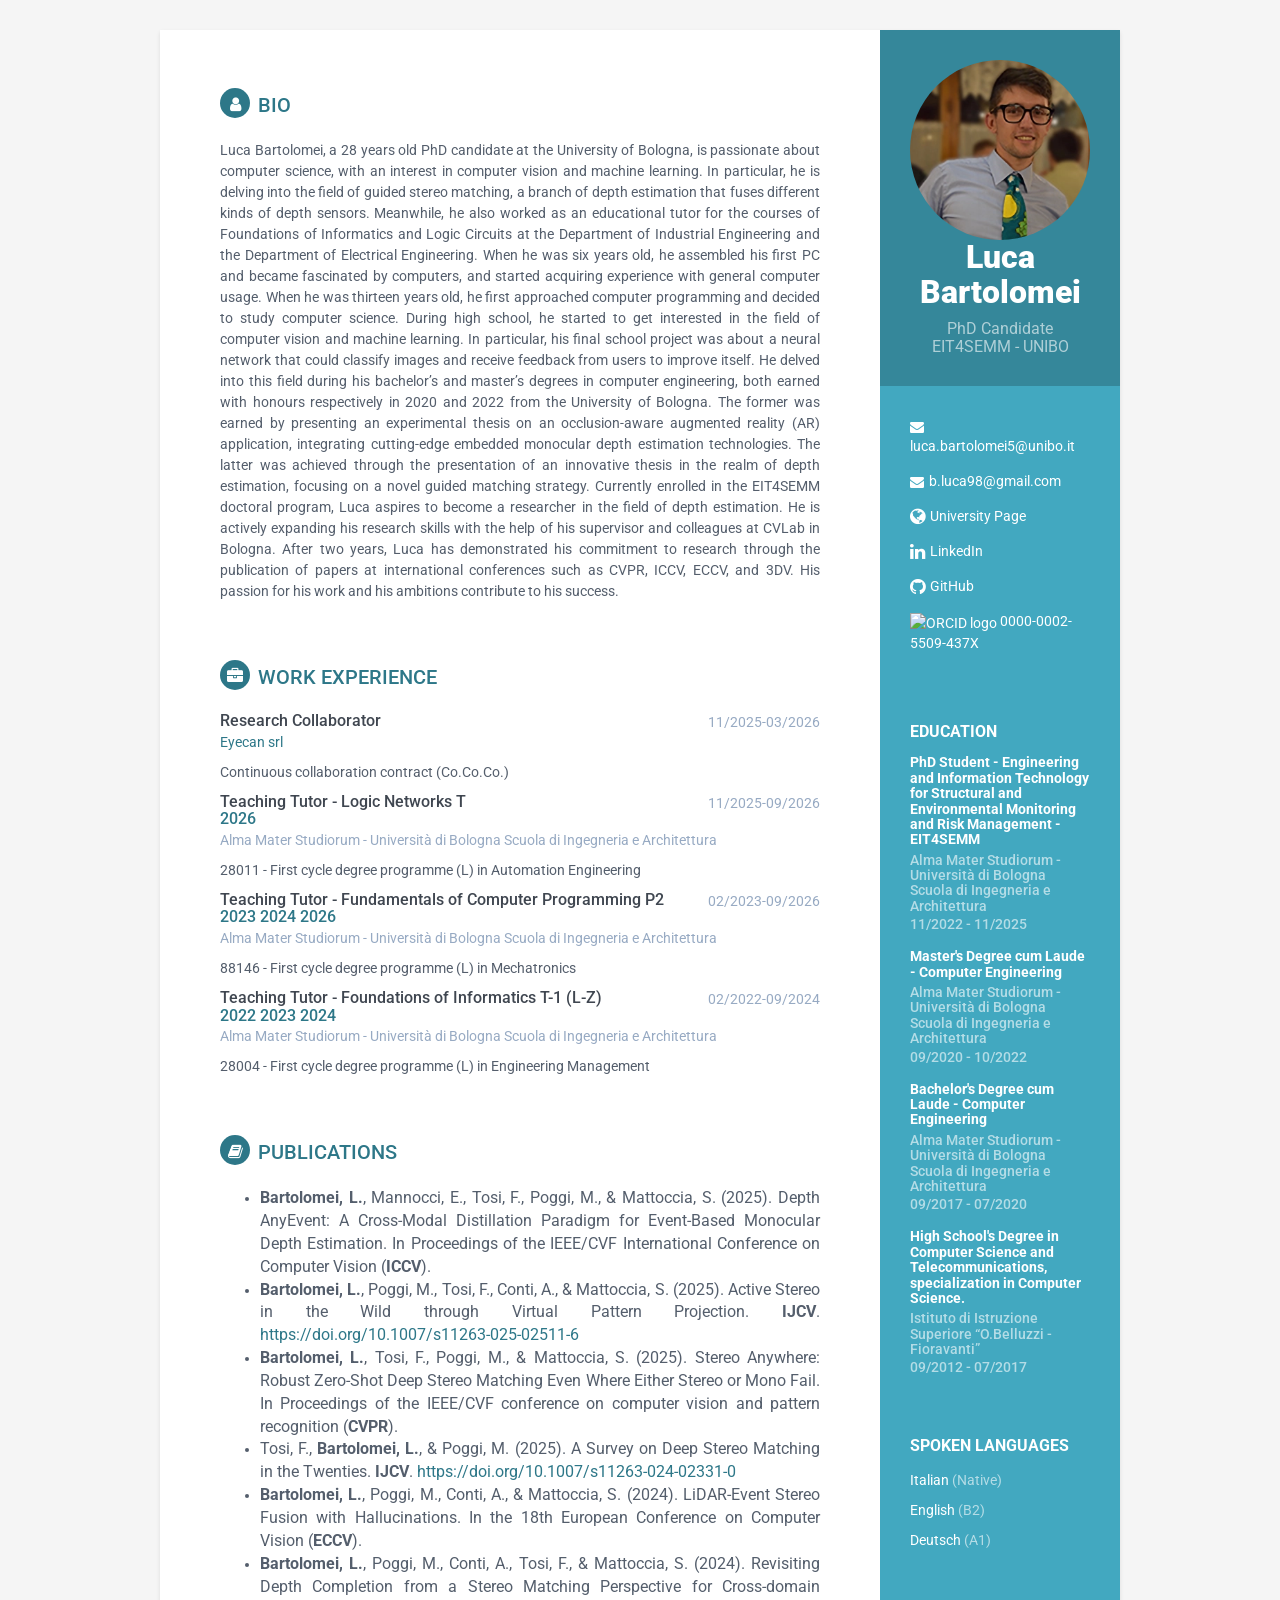
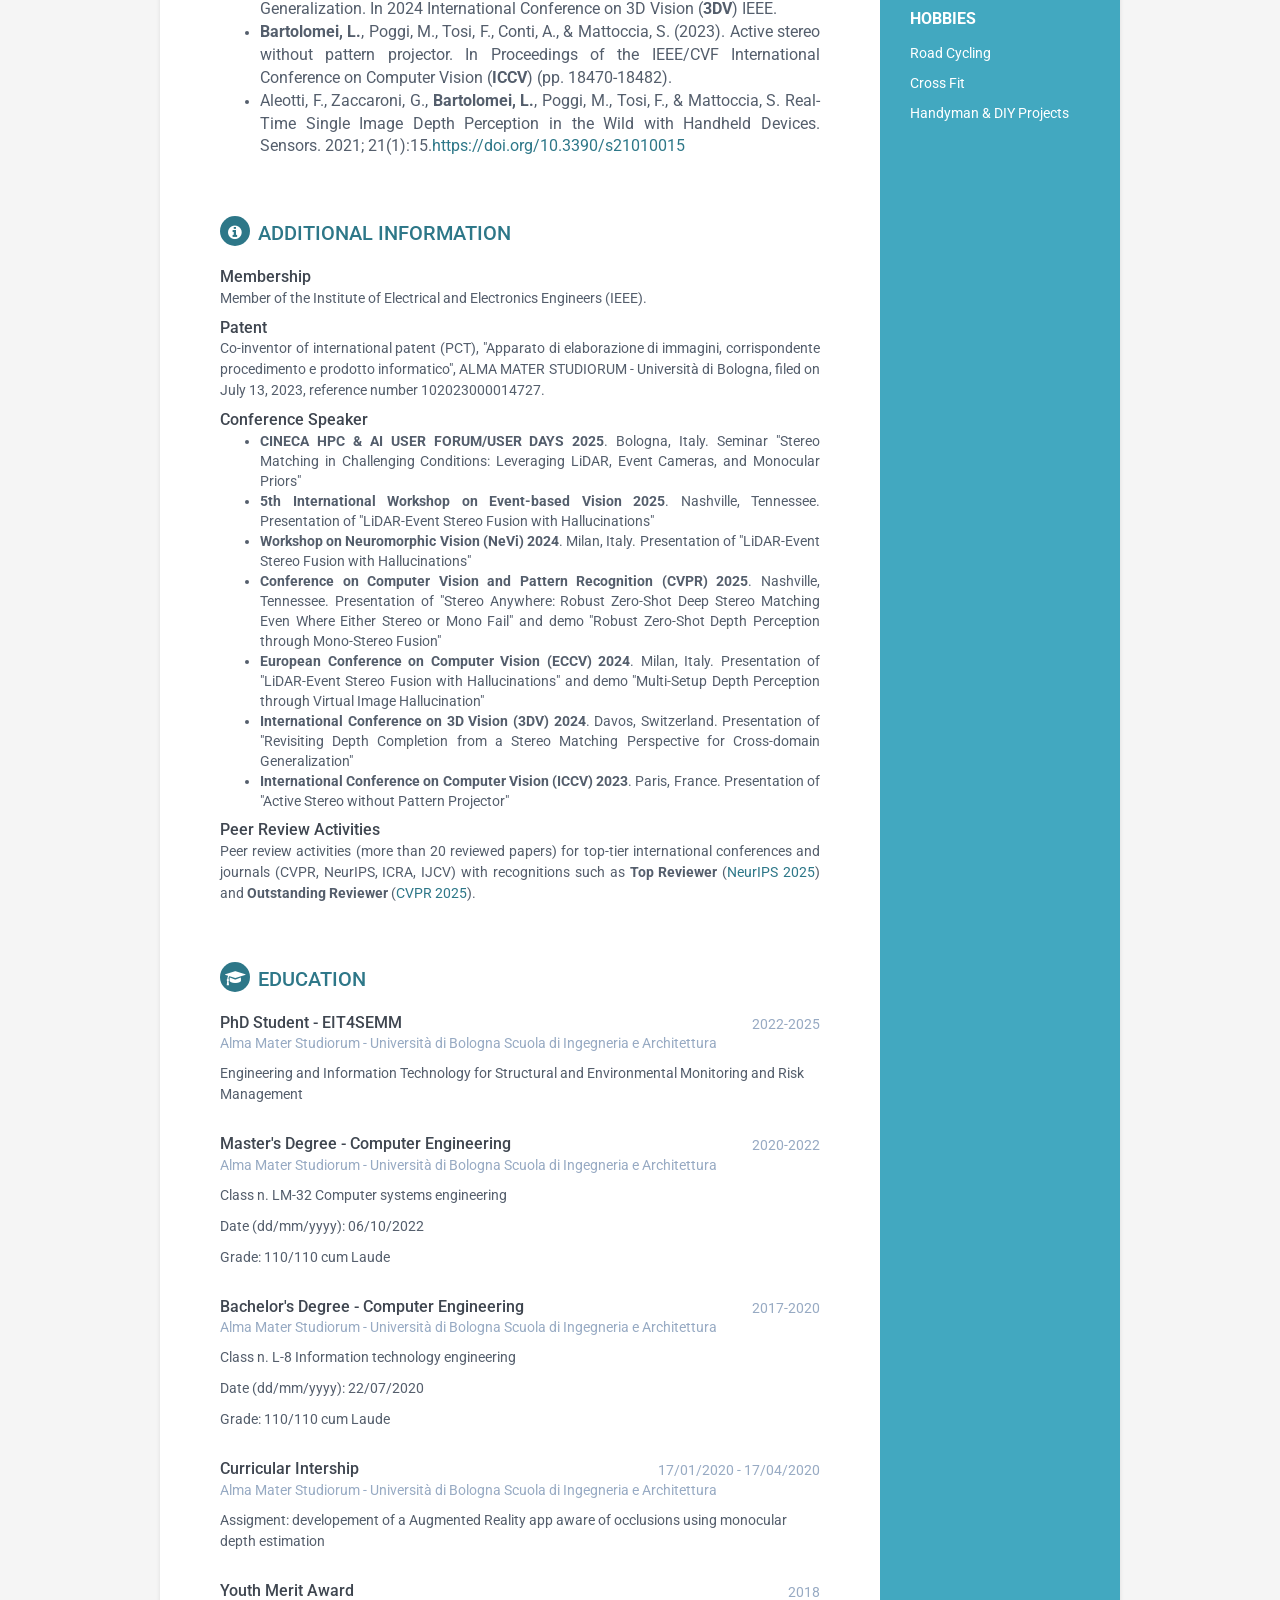
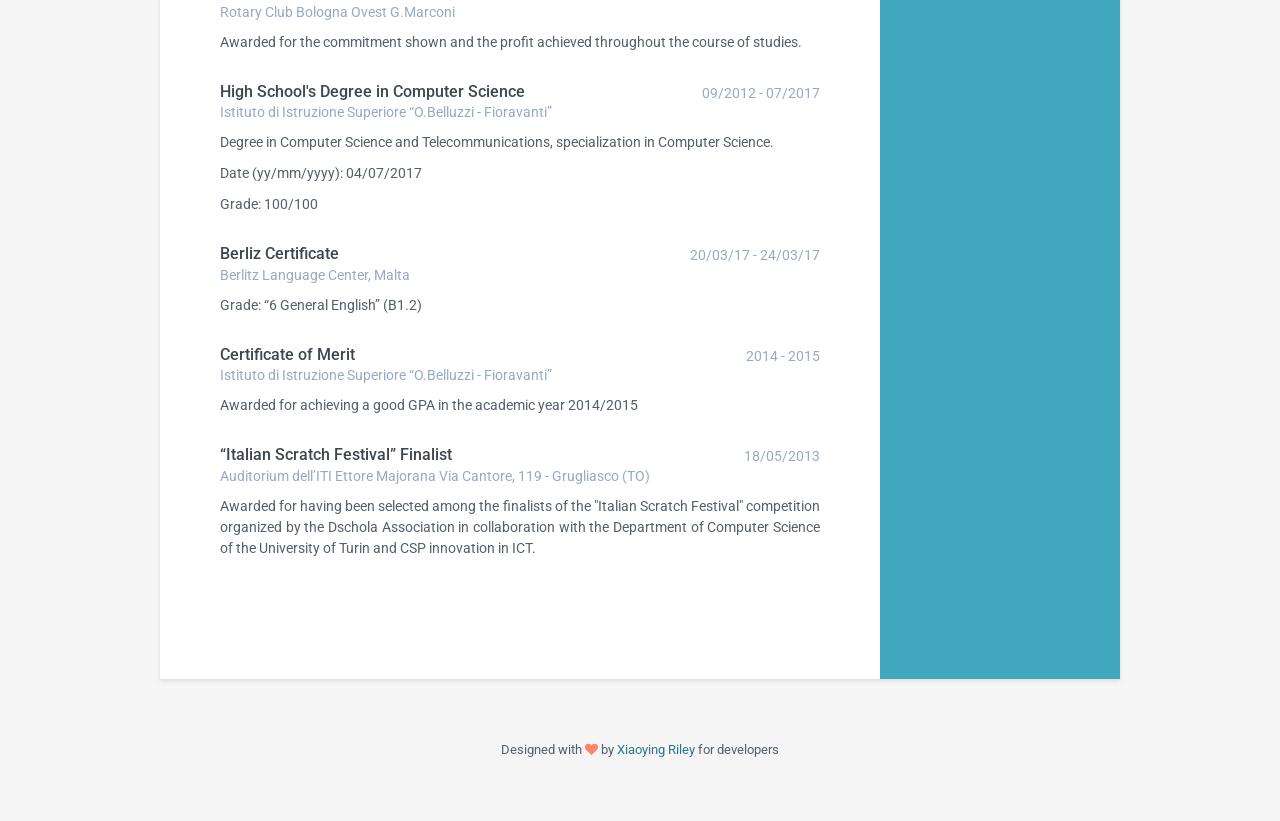
==== index.html @ c9d1f486 "." ====
<!DOCTYPE html>
<html lang="en">

<head>
    <!--Curriculum Vitrae di Luca Bartolomei-->
    <title></title>
    <!-- Meta -->
    <meta charset="utf-8">
    <meta http-equiv="X-UA-Compatible" content="IE=edge">
    <meta name="viewport" content="width=device-width, initial-scale=1.0">
    <meta name="description" content="Curriculum Vitrae di Luca Bartolomei">
    <meta name="author" content="Xiaoying Riley at 3rd Wave Media">
    <meta name="author" content="Luca Bartolomei">
    <!-- <link rel="shortcut icon" href="favicon.ico">   -->
    <link
        href='https://fonts.googleapis.com/css?family=Roboto:400,500,400italic,300italic,300,500italic,700,700italic,900,900italic'
        rel='stylesheet' type='text/css'>
    <!-- Global CSS -->
    <!--<link rel="stylesheet" href="assets/plugins/bootstrap/css/bootstrap.min.css">-->
    <link rel="stylesheet" href="https://maxcdn.bootstrapcdn.com/bootstrap/3.3.7/css/bootstrap.min.css"
        integrity="sha384-BVYiiSIFeK1dGmJRAkycuHAHRg32OmUcww7on3RYdg4Va+PmSTsz/K68vbdEjh4u" crossorigin="anonymous">
    <!-- Plugins CSS -->
    <!--<link rel="stylesheet" href="assets/plugins/font-awesome/css/font-awesome.css">-->
    <link rel="stylesheet" href="https://stackpath.bootstrapcdn.com/font-awesome/4.7.0/css/font-awesome.min.css">
    <!--<link rel="stylesheet" href="assets/plugins/flag-icon-css/assets/docs.css">-->
    <link rel="stylesheet" href="assets/plugins/flag-icon-css/css/flag-icon.css">

    <!-- Theme CSS -->
    <link id="theme-style" rel="stylesheet" href="assets/css/styles.css">
    <!-- HTML5 shim and Respond.js for IE8 support of HTML5 elements and media queries -->
    <!--[if lt IE 9]>
          <script src="https://oss.maxcdn.com/html5shiv/3.7.2/html5shiv.min.js"></script>
          <script src="https://oss.maxcdn.com/respond/1.4.2/respond.min.js"></script>
        <![endif]-->
</head>

<body>
    <div class="wrapper">
        <div class="sidebar-wrapper">
            <div class="profile-container">
                <img class="img-circle img-responsive" src="assets/images/avatar5.png" alt="" />
                <h1 class="name">Luca Bartolomei</h1>
                <h3 class="tagline">PhD Candidate EIT4SEMM - UNIBO</h3>
            </div><!--//profile-container-->

            <div class="contact-container container-block">
                <ul class="list-unstyled contact-list">
                    <li class="email"><i class="fa fa-envelope"></i><a
                            href="mailto:luca.bartolomei5@unibo.it">luca.bartolomei5@unibo.it</a></li>
                    <li class="email"><i class="fa fa-envelope"></i><a
                            href="mailto:b.luca98@gmail.com">b.luca98@gmail.com</a></li>
                    <li class="website"><i class="fa fa-globe"></i><a
                            href="https://www.unibo.it/sitoweb/luca.bartolomei5" target="_blank">University Page</a>
                    </li>
                    <li class="linkedin"><i class="fa fa-linkedin"></i><a
                            href="https://www.linkedin.com/in/luca-bartolomei-805277195" target="_blank">LinkedIn</a>
                    </li>
                    <li class="github"><i class="fa fa-github"></i><a href="https://github.com/bartn8"
                            target="_blank">GitHub</a></li>
                    <li><a href="https://orcid.org/0000-0002-5509-437X">
                            <img alt="ORCID logo"
                                src="https://info.orcid.org/wp-content/uploads/2019/11/orcid_16x16.png" width="16"
                                height="16" />
                            0000-0002-5509-437X
                        </a></li>
                    <!--<li class="twitter"><i class="fa fa-twitter"></i><a href="https://twitter.com/3rdwave_themes" target="_blank">@twittername</a></li>-->
                </ul>
            </div><!--//contact-container-->
            <div class="education-container container-block">
                <h2 class="container-block-title">Education</h2>
                <div class="item">
                    <h4 class="degree">PhD Student - Engineering and Information Technology for Structural and
                        Environmental Monitoring and Risk Management - EIT4SEMM </h4>
                    <h5 class="meta">Alma Mater Studiorum - Università di Bologna Scuola di Ingegneria e Architettura
                    </h5>
                    <div class="time">11/2022 - 11/2025</div>
                </div><!--//item-->
                <div class="item">
                    <h4 class="degree">Master's Degree cum Laude - Computer Engineering</h4>
                    <h5 class="meta">Alma Mater Studiorum - Università di Bologna Scuola di Ingegneria e Architettura
                    </h5>
                    <div class="time">09/2020 - 10/2022</div>
                </div><!--//item-->
                <div class="item">
                    <h4 class="degree">Bachelor's Degree cum Laude - Computer Engineering</h4>
                    <h5 class="meta">Alma Mater Studiorum - Università di Bologna Scuola di Ingegneria e Architettura
                    </h5>
                    <div class="time">09/2017 - 07/2020</div>
                </div><!--//item-->
                <div class="item">
                    <h4 class="degree">High School's Degree in Computer Science and Telecommunications, specialization
                        in Computer Science.</h4>
                    <h5 class="meta">Istituto di Istruzione Superiore “O.Belluzzi - Fioravanti”</h5>
                    <div class="time">09/2012 - 07/2017</div>
                </div><!--//item-->
            </div><!--//education-container-->

            <div class="languages-container container-block">
                <h2 class="container-block-title">Spoken Languages</h2>
                <ul class="list-unstyled interests-list">
                    <li>Italian <span class="lang-desc">(Native)</span></li>
                    <li>English <span class="lang-desc">(B2)</span></li>
                    <li>Deutsch <span class="lang-desc">(A1)</span></li>
                </ul>
            </div><!--//interests-->

            <div class="interests-container container-block">
                <h2 class="container-block-title">Hobbies</h2>
                <ul class="list-unstyled interests-list">
                    <li>Road Cycling</li>
                    <!-- <li>Mountain Bike</li>-->
                    <!-- <li>Triathlon</li>-->
                    <li>Cross Fit</li>
                    <li>Handyman & DIY Projects</li>
                    <!-- <li>On-line scientific magazine/videos reading</li>-->
                </ul>
            </div><!--//interests-->

        </div><!--//sidebar-wrapper-->

        <div class="main-wrapper">

            <!-- Da implementare pulsante -->
            <!--
                <section class="section">
                    <h2>
                        <span class="label label-primary"><span class="flag-icon flag-icon-it"></span> IT</span>
                        <span class="label label-primary"><span class="flag-icon flag-icon-gb"></span> EN</span>
                    </h2>
                </section>
                -->
            <section class="section summary-section">
                <h2 class="section-title"><i class="fa fa-user"></i>Bio</h2>

                <div class="item">
                    <div class="details">
                        <p style="text-align: justify;">
                            Luca Bartolomei, a 27 years old PhD candidate at the University of Bologna, is passionate about computer science, with an
                            interest in computer vision and machine learning. In particular, he is delving into the field of guided stereo matching, a
                            branch of depth estimation that fuses different kinds of depth sensors.
                            Meanwhile, he also worked as an educational tutor for the courses of Foundations of Informatics and Logic Circuits at the
                            Department of Industrial Engineering and the Department of Electrical Engineering.
                            When he was six years old, he assembled his first PC and became fascinated by computers, and started acquiring
                            experience with general computer usage. When he was thirteen years old, he first approached computer programming
                            and decided to study computer science. During high school, he started to get interested in the field of computer vision and
                            machine learning. In particular, his final school project was about a neural network that could classify images and receive
                            feedback from users to improve itself.
                            He delved into this field during his bachelor’s and master’s degrees in computer engineering, both earned with honours
                            respectively in 2020 and 2022 from the University of Bologna.
                            The former was earned by presenting an experimental thesis on an occlusion-aware augmented reality (AR) application,
                            integrating cutting-edge embedded monocular depth estimation technologies. The latter was achieved through the
                            presentation of an innovative thesis in the realm of depth estimation, focusing on a novel guided matching strategy.
                            Currently enrolled in the EIT4SEMM doctoral program, Luca aspires to become a researcher in the field of depth estimation.
                            He is actively expanding his research skills with the help of his supervisor and colleagues at CVLab in Bologna.
                            After two years, Luca has demonstrated his commitment to research through the publication of papers at international
                            conferences such as CVPR, ICCV, ECCV, and 3DV. His passion for his work and his ambitions contribute to his success.
                        </p>
                    </div><!--//summary-->
                </div>
            </section><!--//section-->

            <section class="section jobs-section">
                <h2 class="section-title"><i class="fa fa-briefcase"></i>Work Experience</h2>

                <div class="item">
                    <div class="meta">
                        <div class="upper-row">
                            <h3 class="job-title">Research Collaborator</h3>
                            <div class="time">11/2025-03/2026</div>
                        </div><!--//upper-row-->
                        <div class="company"><a href="https://www.eyecan.ai/">Eyecan srl</a></div>
                    </div><!--//meta-->
                    <div class="details">
                        <p>Continuous collaboration contract (Co.Co.Co.)</p>
                    </div><!--//details-->
                </div><!--//item-->

                <div class="item">
                    <div class="meta">
                        <div class="upper-row">
                            <h3 class="job-title">Teaching Tutor - Logic Networks T</h3>
                            <h4 class="job-title">
                                <a href="https://www.unibo.it/it/studiare/insegnamenti-competenze-trasversali-moocs/insegnamenti/insegnamento/2025/423126">2026</a>
                            </h4>
                            <div class="time">11/2025-09/2026</div>
                        </div><!--//upper-row-->
                        <div class="company">Alma Mater Studiorum - Università di Bologna Scuola di Ingegneria e
                            Architettura</div>
                    </div><!--//meta-->
                    <div class="details">
                        <p>28011 - First cycle degree programme (L) in Automation Engineering</p>
                    </div><!--//details-->
                </div><!--//item-->

                <div class="item">
                    <div class="meta">
                        <div class="upper-row">
                            <h3 class="job-title">Teaching Tutor - Fundamentals of Computer Programming P2</h3>
                            <h4 class="job-title">
                                <a href="https://www.unibo.it/en/teaching/course-unit-catalogue/course-unit/2022/467074">2023</a>
                                <a href="https://www.unibo.it/en/teaching/course-unit-catalogue/course-unit/2023/498976">2024</a>
                                <a href="https://www.unibo.it/en/teaching/course-unit-catalogue/course-unit/2025/498976">2026</a>
                            </h4>
                            <div class="time">02/2023-09/2026</div>
                        </div><!--//upper-row-->
                        <div class="company">Alma Mater Studiorum - Università di Bologna Scuola di Ingegneria e
                            Architettura</div>
                    </div><!--//meta-->
                    <div class="details">
                        <p>88146 - First cycle degree programme (L) in Mechatronics</p>
                    </div><!--//details-->
                </div><!--//item-->

                <div class="item">
                    <div class="meta">
                        <div class="upper-row">
                            <h3 class="job-title">Teaching Tutor - Foundations of Informatics T-1 (L-Z)</h3>
                            <h4 class="job-title"><a
                                    href="https://www.unibo.it/en/teaching/course-unit-catalogue/course-unit/2021/333592">2022</a>
                                <a
                                    href="https://www.unibo.it/en/teaching/course-unit-catalogue/course-unit/2022/333592">2023</a>
                                <a
                                    href="https://www.unibo.it/en/teaching/course-unit-catalogue/course-unit/2023/333592">2024</a>
                            </h4>
                            <div class="time">02/2022-09/2024</div>
                        </div><!--//upper-row-->
                        <div class="company">Alma Mater Studiorum - Università di Bologna Scuola di Ingegneria e
                            Architettura</div>
                    </div><!--//meta-->
                    <div class="details">
                        <p>28004 - First cycle degree programme (L) in Engineering Management</p>
                    </div><!--//details-->
                </div><!--//item-->

            </section><!--//section-->

            <section class="section papers-section">
                <h2 class="section-title"><i class="fa fa-book"></i>Publications</h2>
                <div class="item">
                    <ul style="text-align: justify;">
                        <li><span class="project-title"><b>Bartolomei, L.</b>, Mannocci, E., Tosi, F., Poggi, M., & Mattoccia, S.
                            (2025). Depth AnyEvent: A Cross-Modal Distillation Paradigm for Event-Based Monocular Depth Estimation. In Proceedings of the IEEE/CVF
                                International Conference on Computer Vision (<b>ICCV</b>).</span></li>
                        <li><span class="project-title"><b>Bartolomei, L.</b>, Poggi, M., Tosi, F., Conti, A., & Mattoccia, S.
                            (2025). Active Stereo in the Wild through Virtual Pattern Projection. <b>IJCV</b>. <a href="https://doi.org/10.1007/s11263-025-02511-6"
                                    target="_blank">https://doi.org/10.1007/s11263-025-02511-6</a></span></li>   
                        <li><span class="project-title"><b>Bartolomei, L.</b>, Tosi, F., Poggi, M., & Mattoccia, S.
                            (2025). Stereo Anywhere: Robust Zero-Shot Deep Stereo Matching Even Where Either Stereo or Mono Fail. In Proceedings of the IEEE/CVF conference on computer vision and pattern recognition (<b>CVPR</b>).</span></li>
                        <li><span class="project-title">Tosi, F., <b>Bartolomei, L.</b>, & Poggi, M.
                            (2025). A Survey on Deep Stereo Matching in the Twenties. <b>IJCV</b>. <a href="https://doi.org/10.1007/s11263-024-02331-0"
                                    target="_blank">https://doi.org/10.1007/s11263-024-02331-0</a></span></li>   
                        <li><span class="project-title"><b>Bartolomei, L.</b>, Poggi, M., Conti, A., & Mattoccia, S.
                            (2024). LiDAR-Event Stereo Fusion with Hallucinations. In the 18th European Conference on Computer Vision (<b>ECCV</b>).</span></li>                        
                        <li><span class="project-title"><b>Bartolomei, L.</b>, Poggi, M., Conti, A., Tosi, F., & Mattoccia, S.
                                (2024). Revisiting Depth Completion from a Stereo Matching Perspective for Cross-domain
                                Generalization. In 2024 International Conference on 3D Vision (<b>3DV</b>) IEEE.</span></li>
                        <li><span class="project-title"><b>Bartolomei, L.</b>, Poggi, M., Tosi, F., Conti, A., & Mattoccia, S.
                                (2023). Active stereo without pattern projector. In Proceedings of the IEEE/CVF
                                International Conference on Computer Vision (<b>ICCV</b>) (pp. 18470-18482).</span></li>
                        <li><span class="project-title">Aleotti, F., Zaccaroni, G., <b>Bartolomei, L.</b>, Poggi, M., Tosi, F., & Mattoccia,
                                S. Real-Time Single Image Depth Perception in the Wild with Handheld Devices. Sensors.
                                2021; 21(1):15.<a href="https://doi.org/10.3390/s21010015"
                                    target="_blank">https://doi.org/10.3390/s21010015</a></span></li>
                    </ul>
                </div><!--//item-->
            </section><!--//section-->

            <section class="section additional-info-section">
                <h2 class="section-title"><i class="fa fa-info-circle"></i>Additional Information</h2>

                <div class="item">
                    <div class="meta">
                        <div class="upper-row">
                            <h3 class="job-title">Membership</h3>
                        </div><!--//upper-row-->
                    </div><!--//meta-->
                    <div class="details">
                        <p style="text-align: justify;">Member of the Institute of Electrical and Electronics Engineers (IEEE).</p>
                    </div><!--//details-->
                </div><!--//item-->

                <div class="item">
                    <div class="meta">
                        <div class="upper-row">
                            <h3 class="job-title">Patent</h3>
                        </div><!--//upper-row-->
                    </div><!--//meta-->
                    <div class="details">
                        <p style="text-align: justify;">Co-inventor of international patent (PCT), "Apparato di elaborazione di immagini, corrispondente procedimento e prodotto informatico", ALMA MATER STUDIORUM - Università di Bologna, filed on July 13, 2023, reference number 102023000014727.</p>
                    </div><!--//details-->
                </div><!--//item-->

                <div class="item">
                    <div class="meta">
                        <div class="upper-row">
                            <h3 class="job-title">Conference Speaker</h3>
                        </div><!--//upper-row-->
                    </div><!--//meta-->
                    <div class="details">
                        <ul style="text-align: justify;">
                            <li><b>CINECA HPC & AI USER FORUM/USER DAYS 2025</b>. Bologna, Italy. Seminar "Stereo Matching in Challenging Conditions: Leveraging LiDAR, Event Cameras, and Monocular Priors"</li>
                            <li><b>5th International Workshop on Event-based Vision 2025</b>. Nashville, Tennessee. Presentation of "LiDAR-Event Stereo Fusion with Hallucinations"</li>
                            <li><b>Workshop on Neuromorphic Vision (NeVi) 2024</b>. Milan, Italy. Presentation of "LiDAR-Event Stereo Fusion with Hallucinations"</li>
                            <li><b>Conference on Computer Vision and Pattern Recognition (CVPR) 2025</b>. Nashville, Tennessee. Presentation of "Stereo Anywhere: Robust Zero-Shot Deep Stereo Matching Even Where Either Stereo or Mono Fail" and demo "Robust Zero-Shot Depth Perception through Mono-Stereo Fusion"</li>
                            <li><b>European Conference on Computer Vision (ECCV) 2024</b>. Milan, Italy. Presentation of "LiDAR-Event Stereo Fusion with Hallucinations" and demo "Multi-Setup Depth Perception through Virtual Image Hallucination"</li>
                            <li><b>International Conference on 3D Vision (3DV) 2024</b>. Davos, Switzerland. Presentation of "Revisiting Depth Completion from a Stereo Matching Perspective for Cross-domain Generalization"</li>
                            <li><b>International Conference on Computer Vision (ICCV) 2023</b>. Paris, France. Presentation of "Active Stereo without Pattern Projector"</li>
                        </ul>
                    </div><!--//details-->
                </div><!--//item-->

                <div class="item">
                    <div class="meta">
                        <div class="upper-row">
                            <h3 class="job-title">Peer Review Activities</h3>
                        </div><!--//upper-row-->
                    </div><!--//meta-->
                    <div class="details">
                        <p style="text-align: justify;">Peer review activities (more than 20 reviewed papers) for top-tier international conferences and journals (CVPR, NeurIPS, ICRA, IJCV) with recognitions such as <b>Top Reviewer</b> (<a href="https://neurips.cc/Conferences/2025/ProgramCommittee" target="_blank">NeurIPS 2025</a>) and <b>Outstanding Reviewer</b> (<a href="https://cvpr.thecvf.com/Conferences/2025/ProgramCommittee" target="_blank">CVPR 2025</a>).</p>
                        <!--<p>Program Committee Member: <a href="https://cvpr.thecvf.com/Conferences/2025/ProgramCommittee" target="_blank">CVPR 2025</a>, <a href="https://neurips.cc/Conferences/2025/ProgramCommittee" target="_blank">NeurIPS 2025</a></p>-->
                    </div><!--//details-->
                </div><!--//item-->

            </section><!--//section-->

            <section class="section experiences-section">
                <h2 class="section-title"><i class="fa fa-graduation-cap"></i>Education</h2>

                <div class="item">
                    <div class="meta">
                        <div class="upper-row">
                            <h3 class="job-title">PhD Student - EIT4SEMM</h3>
                            <div class="time">2022-2025</div>
                        </div><!--//upper-row-->
                        <div class="company">Alma Mater Studiorum - Università di Bologna Scuola di Ingegneria e
                            Architettura</div>
                    </div><!--//meta-->
                    <div class="details">
                        <p>Engineering and Information Technology for Structural and Environmental Monitoring and Risk
                            Management</p>
                    </div><!--//details-->
                </div><!--//item-->

                <div class="item">
                    <div class="meta">
                        <div class="upper-row">
                            <h3 class="job-title">Master's Degree - Computer Engineering</h3>
                            <div class="time">2020-2022</div>
                        </div><!--//upper-row-->
                        <div class="company">Alma Mater Studiorum - Università di Bologna Scuola di Ingegneria e
                            Architettura</div>
                    </div><!--//meta-->
                    <div class="details">
                        <p>Class n. LM-32 Computer systems engineering</p>
                        <p>Date (dd/mm/yyyy): 06/10/2022</p>
                        <p>Grade: 110/110 cum Laude</p>
                    </div><!--//details-->
                </div><!--//item-->

                <div class="item">
                    <div class="meta">
                        <div class="upper-row">
                            <h3 class="job-title">Bachelor's Degree - Computer Engineering</h3>
                            <div class="time">2017-2020</div>
                        </div><!--//upper-row-->
                        <div class="company">Alma Mater Studiorum - Università di Bologna Scuola di Ingegneria e
                            Architettura</div>
                    </div><!--//meta-->
                    <div class="details">
                        <p>Class n. L-8 Information technology engineering</p>
                        <p>Date (dd/mm/yyyy): 22/07/2020</p>
                        <p>Grade: 110/110 cum Laude</p>
                    </div><!--//details-->
                </div><!--//item-->

                <div class="item">
                    <div class="meta">
                        <div class="upper-row">
                            <h3 class="job-title">Curricular Intership</h3>
                            <div class="time">17/01/2020 - 17/04/2020</div>
                        </div><!--//upper-row-->
                        <div class="company">Alma Mater Studiorum - Università di Bologna Scuola di Ingegneria e
                            Architettura</div>
                    </div><!--//meta-->
                    <div class="details">
                        <p>Assigment: developement of a Augmented Reality app aware of occlusions using monocular depth
                            estimation</p>
                    </div><!--//details-->
                </div><!--//item-->

                <div class="item">
                    <div class="meta">
                        <div class="upper-row">
                            <h3 class="job-title">Youth Merit Award</h3>
                            <div class="time">2018</div>
                        </div><!--//upper-row-->
                        <div class="company">Rotary Club Bologna Ovest G.Marconi</div>
                    </div><!--//meta-->
                    <div class="details">
                        <p>Awarded for the commitment shown and the profit achieved throughout the course of studies.
                        </p>
                    </div><!--//details-->
                </div><!--//item-->

                <div class="item">
                    <div class="meta">
                        <div class="upper-row">
                            <h3 class="job-title">High School's Degree in Computer Science</h3>
                            <div class="time">09/2012 - 07/2017</div>
                        </div><!--//upper-row-->
                        <div class="company">Istituto di Istruzione Superiore “O.Belluzzi - Fioravanti”</div>
                    </div><!--//meta-->
                    <div class="details">
                        <p>Degree in Computer Science and Telecommunications, specialization in Computer Science.</p>
                        <p>Date (yy/mm/yyyy): 04/07/2017</p>
                        <p>Grade: 100/100</p>
                    </div><!--//details-->
                </div><!--//item-->

                <div class="item">
                    <div class="meta">
                        <div class="upper-row">
                            <h3 class="job-title">Berliz Certificate</h3>
                            <div class="time">20/03/17 - 24/03/17</div>
                        </div><!--//upper-row-->
                        <div class="company">Berlitz Language Center, Malta</div>
                    </div><!--//meta-->
                    <div class="details">
                        <!--<p>Rilasciato per aver partecipato al corso di inglese “Half Day Group Course”.</p>-->
                        <p>Grade: “6 General English” (B1.2)</p>
                    </div><!--//details-->
                </div><!--//item-->

                <!--<div class="item">
                        <div class="meta">
                            <div class="upper-row">
                                <h3 class="job-title">Animatore dei bambini e ragazzi</h3>
                                <div class="time">2014 - 2016</div>
                            </div>
                            <div class="company">Oratorio S. Lorenzo, Castiglione dei Pepoli (BO)</div>
                        </div>
                        <div class="details">
                            <p>Animatore dei babini e dei ragazzi presso l'Oratorio San Lorenzo di Castiglione dei Pepoli. Preparazione e svolgimento delle attività ricreative per i bambini e ragazzi. Consolidamento di una comunicazione con i bambini.</p>  
                        </div>
                    </div>-->

                <div class="item">
                    <div class="meta">
                        <div class="upper-row">
                            <h3 class="job-title">Certificate of Merit</h3>
                            <div class="time">2014 - 2015</div>
                        </div><!--//upper-row-->
                        <div class="company">Istituto di Istruzione Superiore “O.Belluzzi - Fioravanti”</div>
                    </div><!--//meta-->
                    <div class="details">
                        <p>Awarded for achieving a good GPA in the academic year 2014/2015</p>
                    </div><!--//details-->
                </div><!--//item-->

                <div class="item">
                    <div class="meta">
                        <div class="upper-row">
                            <h3 class="job-title">“Italian Scratch Festival” Finalist</h3>
                            <div class="time">18/05/2013</div>
                        </div><!--//upper-row-->
                        <div class="company">Auditorium dell’ITI Ettore Majorana Via Cantore, 119 - Grugliasco (TO)
                        </div>
                    </div><!--//meta-->
                    <div class="details">
                        <p style="text-align: justify;">Awarded for having been selected among the finalists of the "Italian Scratch Festival"
                            competition organized by the Dschola Association in collaboration with the Department of
                            Computer Science of the University of Turin and CSP innovation in ICT.</p>
                    </div><!--//details-->
                </div><!--//item-->

            </section><!--//section-->

            <!--                 
                <section class="section projects-section">
                    <h2 class="section-title"><i class="fa fa-archive"></i>Progetti</h2>
                    <div class="item">
                        <span class="project-title"><a href="https://github.com/FilippoAleotti/OMA" target="_blank">OMA</a></span> - 
                        <span class="project-tagline">Applicazione AR con sistema di gestione delle occlusioni tramite sensore di profondità monoculare. Progetto realizzato per tirocinio e tesi triennale.</span>
                    </div>
                    <div class="item">
                        <span class="project-title"><a href="https://github.com/bartn8/smartdatadrive" target="_blank">Smart Data Drive</a></span> - 
                        <span class="project-tagline">Servizio di cloud storage con capacità intelligenti. Progetto realizzato per la tesi di maturità.</span>
                    </div>
                </section> -->

            <!-- <section class="skills-section section">
                    <h2 class="section-title"><i class="fa fa-rocket"></i>Competenze informatiche</h2>
                    <div class="skillset">        
                    
                        <div class="item">
                            <h3 class="level-title">Java</h3>
                            <div class="level-bar">
                                <div class="level-bar-inner" data-level="99%">
                                </div>                                      
                            </div>                               
                        </div>
                        
                        <div class="item">
                            <h3 class="level-title">HTML5 &amp; CSS</h3>
                            <div class="level-bar">
                                <div class="level-bar-inner" data-level="95%">
                                </div>                                      
                            </div>                               
                        </div>
                        
                        <div class="item">
                            <h3 class="level-title">PHP</h3>
                            <div class="level-bar">
                                <div class="level-bar-inner" data-level="95%">
                                </div>                                      
                            </div>                               
                        </div>                    
                    
                        <div class="item">
                            <h3 class="level-title">Javascript &amp; jQuery</h3>
                            <div class="level-bar">
                                <div class="level-bar-inner" data-level="90%">
                                </div>                                      
                            </div>                               
                        </div>
                        
                         <div class="item">
                            <h3 class="level-title">Android</h3>
                            <div class="level-bar">
                                <div class="level-bar-inner" data-level="90%">
                                </div>                                      
                            </div>                               
                        </div>                        

                        <div class="item">
                            <h3 class="level-title">Python</h3>
                            <div class="level-bar">
                                <div class="level-bar-inner" data-level="85%">
                                </div>                                      
                            </div>                               
                        </div>
                      
                         <div class="item">
                            <h3 class="level-title">Suite Office</h3>
                            <div class="level-bar">
                                <div class="level-bar-inner" data-level="80%">
                                </div>                                      
                            </div>                               
                        </div>
                        
                        <div class="item">
                            <h3 class="level-title">Wordpress</h3>
                            <div class="level-bar">
                                <div class="level-bar-inner" data-level="70%">
                                </div>                                      
                            </div>                               
                        </div>
                        
                        <div class="item">
                            <h3 class="level-title">Photoshop</h3>
                            <div class="level-bar">
                                <div class="level-bar-inner" data-level="60%">
                                </div>                                      
                            </div>                               
                        </div>

                    </div>  
                </section> -->

        </div><!--//main-body-->
    </div>

    <footer class="footer">
        <div class="text-center">
            <!--/* This template is released under the Creative Commons Attribution 3.0 License. Please keep the attribution link below when using for your own project. Thank you for your support. :) If you'd like to use the template without the attribution, you can check out other license options via our website: themes.3rdwavemedia.com */-->
            <small class="copyright">Designed with <i class="fa fa-heart"></i> by <a
                    href="http://themes.3rdwavemedia.com" target="_blank">Xiaoying Riley</a> for developers</small>
        </div><!--//container-->
    </footer><!--//footer-->

    <!-- Javascript -->
    <!--<script type="text/javascript" src="assets/plugins/jquery-1.11.3.min.js"></script>-->
    <script src="https://cdnjs.cloudflare.com/ajax/libs/jquery/3.4.1/jquery.min.js"></script>
    <!--<script type="text/javascript" src="assets/plugins/bootstrap/js/bootstrap.min.js"></script>-->
    <script src="https://maxcdn.bootstrapcdn.com/bootstrap/3.3.7/js/bootstrap.min.js"
        integrity="sha384-Tc5IQib027qvyjSMfHjOMaLkfuWVxZxUPnCJA7l2mCWNIpG9mGCD8wGNIcPD7Txa"
        crossorigin="anonymous"></script>

    <script src="assets/plugins/i18n/js/CLDRPluralRuleParser.js"></script>
    <script src="assets/plugins/i18n/js/jquery.i18n.js"></script>
    <script src="assets/plugins/i18n/js/jquery.i18n.messagestore.js"></script>
    <script src="assets/plugins/i18n/js/jquery.i18n.fallbacks.js"></script>
    <script src="assets/plugins/i18n/js/jquery.i18n.language.js"></script>
    <script src="assets/plugins/i18n/js/jquery.i18n.parser.js"></script>
    <script src="assets/plugins/i18n/js/jquery.i18n.emitter.js"></script>
    <script src="assets/plugins/i18n/js/jquery.i18n.emitter.bidi.js"></script>
    <!-- custom js -->
    <script type="text/javascript" src="assets/js/main2.js"></script>
    <script type="text/javascript" src="assets/js/age-updater.js"></script>
</body>

</html>
---- assets/plugins/flag-icon-css/assets/docs.css ----
body {
  font-weight: 300;
  -webkit-font-smoothing: antialiased;
}
h1,
h2,
h3,
h4,
h5,
h6 {
  font-weight: 300;
}
.flag-wrapper {
  width: 100%;
  display: inline-block;
  position: relative;
  box-shadow: 0 0 2px black;
  overflow: hidden;
  margin-bottom: 20px;
}
.flag-wrapper:after {
  padding-top: 75%;
  /* ratio */
  display: block;
  content: '';
}
.flag-wrapper .flag {
  position: absolute;
  top: 0;
  bottom: 0;
  right: 0;
  left: 0;
  width: 100%;
  height: 100%;
  background-size: cover;
}
.no-wrap {
  white-space: nowrap;
  margin-bottom: 8px;
  overflow: hidden;
}
.all-flags .flag-icon-background {
  cursor: pointer;
}
.jumbotron {
  position: relative;
  font-size: 16px;
  color: #fff;
  color: rgba(255, 255, 255, 0.75);
  text-align: center;
  border-radius: 0;
  padding-bottom: 80px;
  background: linear-gradient(to right, #0d6632, #f4c01a);
}
.jumbotron h1 {
  margin-bottom: 15px;
  font-weight: 300;
  letter-spacing: -1px;
  color: #fff;
}
.jumbotron iframe {
  width: 100px!important;
  height: 20px!important;
  border: none;
  overflow: hidden;
  margin: 2px;
}
.jumbotron p a,
.jumbotron .jumbotron-links a {
  font-weight: 500;
  color: #fff;
}
.jumbotron .jumbotron-links {
  margin-top: 15px;
  margin-bottom: 0;
  padding-left: 0;
  list-style: none;
  font-size: 14px;
}
.jumbotron .jumbotron-links li {
  display: inline;
}
.jumbotron .jumbotron-links li + li {
  margin-left: 20px;
}
.jumbotron .bottom {
  position: absolute;
  bottom: 0;
  left: 0;
  right: 0;
  padding: 18px;
  background-color: rgba(0, 0, 0, 0.2);
}
.btn-outline {
  margin-top: 15px;
  margin-bottom: 15px;
  padding: 18px 24px;
  font-size: inherit;
  font-weight: 500;
  color: #fff;
  /* redeclare to override the `.jumbotron a` */
  background-color: transparent;
  border-color: #fff;
  border-color: rgba(255, 255, 255, 0.5);
  transition: all 0.1s ease-in-out;
}
.btn-outline:hover,
.btn-outline:active {
  color: #0d6632;
  background-color: #fff;
  border-color: #fff;
}
.how-to {
  padding: 20px;
}
.how-to h2 {
  text-align: center;
}
.how-to li {
  font-size: 21px;
  line-height: 1.7;
  margin-top: 20px;
}
.how-to li p {
  font-size: 16px;
  color: #555;
}
.how-to code {
  font-size: 85%;
  word-wrap: break-word;
  white-space: normal;
}
footer {
  text-align: center;
  opacity: 0.8;
  padding: 50px;
  background: linear-gradient(to right, #f4c01a, #0d6632);
}
footer a {
  color: #fff;
}
footer a:hover {
  color: #fff;
}
.links {
  margin: 0;
  list-style: none;
  padding-left: 0;
}
.links li {
  display: inline;
  padding: 0 10px;
}
---- assets/plugins/flag-icon-css/css/flag-icon.css ----
.flag-icon-background {
  background-size: contain;
  background-position: 50%;
  background-repeat: no-repeat;
}
.flag-icon {
  background-size: contain;
  background-position: 50%;
  background-repeat: no-repeat;
  position: relative;
  display: inline-block;
  width: 1.33333333em;
  line-height: 1em;
}
.flag-icon:before {
  content: "\00a0";
}
.flag-icon.flag-icon-squared {
  width: 1em;
}
.flag-icon-ad {
  background-image: url(../flags/4x3/ad.svg);
}
.flag-icon-ad.flag-icon-squared {
  background-image: url(../flags/1x1/ad.svg);
}
.flag-icon-ae {
  background-image: url(../flags/4x3/ae.svg);
}
.flag-icon-ae.flag-icon-squared {
  background-image: url(../flags/1x1/ae.svg);
}
.flag-icon-af {
  background-image: url(../flags/4x3/af.svg);
}
.flag-icon-af.flag-icon-squared {
  background-image: url(../flags/1x1/af.svg);
}
.flag-icon-ag {
  background-image: url(../flags/4x3/ag.svg);
}
.flag-icon-ag.flag-icon-squared {
  background-image: url(../flags/1x1/ag.svg);
}
.flag-icon-ai {
  background-image: url(../flags/4x3/ai.svg);
}
.flag-icon-ai.flag-icon-squared {
  background-image: url(../flags/1x1/ai.svg);
}
.flag-icon-al {
  background-image: url(../flags/4x3/al.svg);
}
.flag-icon-al.flag-icon-squared {
  background-image: url(../flags/1x1/al.svg);
}
.flag-icon-am {
  background-image: url(../flags/4x3/am.svg);
}
.flag-icon-am.flag-icon-squared {
  background-image: url(../flags/1x1/am.svg);
}
.flag-icon-ao {
  background-image: url(../flags/4x3/ao.svg);
}
.flag-icon-ao.flag-icon-squared {
  background-image: url(../flags/1x1/ao.svg);
}
.flag-icon-aq {
  background-image: url(../flags/4x3/aq.svg);
}
.flag-icon-aq.flag-icon-squared {
  background-image: url(../flags/1x1/aq.svg);
}
.flag-icon-ar {
  background-image: url(../flags/4x3/ar.svg);
}
.flag-icon-ar.flag-icon-squared {
  background-image: url(../flags/1x1/ar.svg);
}
.flag-icon-as {
  background-image: url(../flags/4x3/as.svg);
}
.flag-icon-as.flag-icon-squared {
  background-image: url(../flags/1x1/as.svg);
}
.flag-icon-at {
  background-image: url(../flags/4x3/at.svg);
}
.flag-icon-at.flag-icon-squared {
  background-image: url(../flags/1x1/at.svg);
}
.flag-icon-au {
  background-image: url(../flags/4x3/au.svg);
}
.flag-icon-au.flag-icon-squared {
  background-image: url(../flags/1x1/au.svg);
}
.flag-icon-aw {
  background-image: url(../flags/4x3/aw.svg);
}
.flag-icon-aw.flag-icon-squared {
  background-image: url(../flags/1x1/aw.svg);
}
.flag-icon-ax {
  background-image: url(../flags/4x3/ax.svg);
}
.flag-icon-ax.flag-icon-squared {
  background-image: url(../flags/1x1/ax.svg);
}
.flag-icon-az {
  background-image: url(../flags/4x3/az.svg);
}
.flag-icon-az.flag-icon-squared {
  background-image: url(../flags/1x1/az.svg);
}
.flag-icon-ba {
  background-image: url(../flags/4x3/ba.svg);
}
.flag-icon-ba.flag-icon-squared {
  background-image: url(../flags/1x1/ba.svg);
}
.flag-icon-bb {
  background-image: url(../flags/4x3/bb.svg);
}
.flag-icon-bb.flag-icon-squared {
  background-image: url(../flags/1x1/bb.svg);
}
.flag-icon-bd {
  background-image: url(../flags/4x3/bd.svg);
}
.flag-icon-bd.flag-icon-squared {
  background-image: url(../flags/1x1/bd.svg);
}
.flag-icon-be {
  background-image: url(../flags/4x3/be.svg);
}
.flag-icon-be.flag-icon-squared {
  background-image: url(../flags/1x1/be.svg);
}
.flag-icon-bf {
  background-image: url(../flags/4x3/bf.svg);
}
.flag-icon-bf.flag-icon-squared {
  background-image: url(../flags/1x1/bf.svg);
}
.flag-icon-bg {
  background-image: url(../flags/4x3/bg.svg);
}
.flag-icon-bg.flag-icon-squared {
  background-image: url(../flags/1x1/bg.svg);
}
.flag-icon-bh {
  background-image: url(../flags/4x3/bh.svg);
}
.flag-icon-bh.flag-icon-squared {
  background-image: url(../flags/1x1/bh.svg);
}
.flag-icon-bi {
  background-image: url(../flags/4x3/bi.svg);
}
.flag-icon-bi.flag-icon-squared {
  background-image: url(../flags/1x1/bi.svg);
}
.flag-icon-bj {
  background-image: url(../flags/4x3/bj.svg);
}
.flag-icon-bj.flag-icon-squared {
  background-image: url(../flags/1x1/bj.svg);
}
.flag-icon-bl {
  background-image: url(../flags/4x3/bl.svg);
}
.flag-icon-bl.flag-icon-squared {
  background-image: url(../flags/1x1/bl.svg);
}
.flag-icon-bm {
  background-image: url(../flags/4x3/bm.svg);
}
.flag-icon-bm.flag-icon-squared {
  background-image: url(../flags/1x1/bm.svg);
}
.flag-icon-bn {
  background-image: url(../flags/4x3/bn.svg);
}
.flag-icon-bn.flag-icon-squared {
  background-image: url(../flags/1x1/bn.svg);
}
.flag-icon-bo {
  background-image: url(../flags/4x3/bo.svg);
}
.flag-icon-bo.flag-icon-squared {
  background-image: url(../flags/1x1/bo.svg);
}
.flag-icon-bq {
  background-image: url(../flags/4x3/bq.svg);
}
.flag-icon-bq.flag-icon-squared {
  background-image: url(../flags/1x1/bq.svg);
}
.flag-icon-br {
  background-image: url(../flags/4x3/br.svg);
}
.flag-icon-br.flag-icon-squared {
  background-image: url(../flags/1x1/br.svg);
}
.flag-icon-bs {
  background-image: url(../flags/4x3/bs.svg);
}
.flag-icon-bs.flag-icon-squared {
  background-image: url(../flags/1x1/bs.svg);
}
.flag-icon-bt {
  background-image: url(../flags/4x3/bt.svg);
}
.flag-icon-bt.flag-icon-squared {
  background-image: url(../flags/1x1/bt.svg);
}
.flag-icon-bv {
  background-image: url(../flags/4x3/bv.svg);
}
.flag-icon-bv.flag-icon-squared {
  background-image: url(../flags/1x1/bv.svg);
}
.flag-icon-bw {
  background-image: url(../flags/4x3/bw.svg);
}
.flag-icon-bw.flag-icon-squared {
  background-image: url(../flags/1x1/bw.svg);
}
.flag-icon-by {
  background-image: url(../flags/4x3/by.svg);
}
.flag-icon-by.flag-icon-squared {
  background-image: url(../flags/1x1/by.svg);
}
.flag-icon-bz {
  background-image: url(../flags/4x3/bz.svg);
}
.flag-icon-bz.flag-icon-squared {
  background-image: url(../flags/1x1/bz.svg);
}
.flag-icon-ca {
  background-image: url(../flags/4x3/ca.svg);
}
.flag-icon-ca.flag-icon-squared {
  background-image: url(../flags/1x1/ca.svg);
}
.flag-icon-cc {
  background-image: url(../flags/4x3/cc.svg);
}
.flag-icon-cc.flag-icon-squared {
  background-image: url(../flags/1x1/cc.svg);
}
.flag-icon-cd {
  background-image: url(../flags/4x3/cd.svg);
}
.flag-icon-cd.flag-icon-squared {
  background-image: url(../flags/1x1/cd.svg);
}
.flag-icon-cf {
  background-image: url(../flags/4x3/cf.svg);
}
.flag-icon-cf.flag-icon-squared {
  background-image: url(../flags/1x1/cf.svg);
}
.flag-icon-cg {
  background-image: url(../flags/4x3/cg.svg);
}
.flag-icon-cg.flag-icon-squared {
  background-image: url(../flags/1x1/cg.svg);
}
.flag-icon-ch {
  background-image: url(../flags/4x3/ch.svg);
}
.flag-icon-ch.flag-icon-squared {
  background-image: url(../flags/1x1/ch.svg);
}
.flag-icon-ci {
  background-image: url(../flags/4x3/ci.svg);
}
.flag-icon-ci.flag-icon-squared {
  background-image: url(../flags/1x1/ci.svg);
}
.flag-icon-ck {
  background-image: url(../flags/4x3/ck.svg);
}
.flag-icon-ck.flag-icon-squared {
  background-image: url(../flags/1x1/ck.svg);
}
.flag-icon-cl {
  background-image: url(../flags/4x3/cl.svg);
}
.flag-icon-cl.flag-icon-squared {
  background-image: url(../flags/1x1/cl.svg);
}
.flag-icon-cm {
  background-image: url(../flags/4x3/cm.svg);
}
.flag-icon-cm.flag-icon-squared {
  background-image: url(../flags/1x1/cm.svg);
}
.flag-icon-cn {
  background-image: url(../flags/4x3/cn.svg);
}
.flag-icon-cn.flag-icon-squared {
  background-image: url(../flags/1x1/cn.svg);
}
.flag-icon-co {
  background-image: url(../flags/4x3/co.svg);
}
.flag-icon-co.flag-icon-squared {
  background-image: url(../flags/1x1/co.svg);
}
.flag-icon-cr {
  background-image: url(../flags/4x3/cr.svg);
}
.flag-icon-cr.flag-icon-squared {
  background-image: url(../flags/1x1/cr.svg);
}
.flag-icon-cu {
  background-image: url(../flags/4x3/cu.svg);
}
.flag-icon-cu.flag-icon-squared {
  background-image: url(../flags/1x1/cu.svg);
}
.flag-icon-cv {
  background-image: url(../flags/4x3/cv.svg);
}
.flag-icon-cv.flag-icon-squared {
  background-image: url(../flags/1x1/cv.svg);
}
.flag-icon-cw {
  background-image: url(../flags/4x3/cw.svg);
}
.flag-icon-cw.flag-icon-squared {
  background-image: url(../flags/1x1/cw.svg);
}
.flag-icon-cx {
  background-image: url(../flags/4x3/cx.svg);
}
.flag-icon-cx.flag-icon-squared {
  background-image: url(../flags/1x1/cx.svg);
}
.flag-icon-cy {
  background-image: url(../flags/4x3/cy.svg);
}
.flag-icon-cy.flag-icon-squared {
  background-image: url(../flags/1x1/cy.svg);
}
.flag-icon-cz {
  background-image: url(../flags/4x3/cz.svg);
}
.flag-icon-cz.flag-icon-squared {
  background-image: url(../flags/1x1/cz.svg);
}
.flag-icon-de {
  background-image: url(../flags/4x3/de.svg);
}
.flag-icon-de.flag-icon-squared {
  background-image: url(../flags/1x1/de.svg);
}
.flag-icon-dj {
  background-image: url(../flags/4x3/dj.svg);
}
.flag-icon-dj.flag-icon-squared {
  background-image: url(../flags/1x1/dj.svg);
}
.flag-icon-dk {
  background-image: url(../flags/4x3/dk.svg);
}
.flag-icon-dk.flag-icon-squared {
  background-image: url(../flags/1x1/dk.svg);
}
.flag-icon-dm {
  background-image: url(../flags/4x3/dm.svg);
}
.flag-icon-dm.flag-icon-squared {
  background-image: url(../flags/1x1/dm.svg);
}
.flag-icon-do {
  background-image: url(../flags/4x3/do.svg);
}
.flag-icon-do.flag-icon-squared {
  background-image: url(../flags/1x1/do.svg);
}
.flag-icon-dz {
  background-image: url(../flags/4x3/dz.svg);
}
.flag-icon-dz.flag-icon-squared {
  background-image: url(../flags/1x1/dz.svg);
}
.flag-icon-ec {
  background-image: url(../flags/4x3/ec.svg);
}
.flag-icon-ec.flag-icon-squared {
  background-image: url(../flags/1x1/ec.svg);
}
.flag-icon-ee {
  background-image: url(../flags/4x3/ee.svg);
}
.flag-icon-ee.flag-icon-squared {
  background-image: url(../flags/1x1/ee.svg);
}
.flag-icon-eg {
  background-image: url(../flags/4x3/eg.svg);
}
.flag-icon-eg.flag-icon-squared {
  background-image: url(../flags/1x1/eg.svg);
}
.flag-icon-eh {
  background-image: url(../flags/4x3/eh.svg);
}
.flag-icon-eh.flag-icon-squared {
  background-image: url(../flags/1x1/eh.svg);
}
.flag-icon-er {
  background-image: url(../flags/4x3/er.svg);
}
.flag-icon-er.flag-icon-squared {
  background-image: url(../flags/1x1/er.svg);
}
.flag-icon-es {
  background-image: url(../flags/4x3/es.svg);
}
.flag-icon-es.flag-icon-squared {
  background-image: url(../flags/1x1/es.svg);
}
.flag-icon-et {
  background-image: url(../flags/4x3/et.svg);
}
.flag-icon-et.flag-icon-squared {
  background-image: url(../flags/1x1/et.svg);
}
.flag-icon-fi {
  background-image: url(../flags/4x3/fi.svg);
}
.flag-icon-fi.flag-icon-squared {
  background-image: url(../flags/1x1/fi.svg);
}
.flag-icon-fj {
  background-image: url(../flags/4x3/fj.svg);
}
.flag-icon-fj.flag-icon-squared {
  background-image: url(../flags/1x1/fj.svg);
}
.flag-icon-fk {
  background-image: url(../flags/4x3/fk.svg);
}
.flag-icon-fk.flag-icon-squared {
  background-image: url(../flags/1x1/fk.svg);
}
.flag-icon-fm {
  background-image: url(../flags/4x3/fm.svg);
}
.flag-icon-fm.flag-icon-squared {
  background-image: url(../flags/1x1/fm.svg);
}
.flag-icon-fo {
  background-image: url(../flags/4x3/fo.svg);
}
.flag-icon-fo.flag-icon-squared {
  background-image: url(../flags/1x1/fo.svg);
}
.flag-icon-fr {
  background-image: url(../flags/4x3/fr.svg);
}
.flag-icon-fr.flag-icon-squared {
  background-image: url(../flags/1x1/fr.svg);
}
.flag-icon-ga {
  background-image: url(../flags/4x3/ga.svg);
}
.flag-icon-ga.flag-icon-squared {
  background-image: url(../flags/1x1/ga.svg);
}
.flag-icon-gb {
  background-image: url(../flags/4x3/gb.svg);
}
.flag-icon-gb.flag-icon-squared {
  background-image: url(../flags/1x1/gb.svg);
}
.flag-icon-gd {
  background-image: url(../flags/4x3/gd.svg);
}
.flag-icon-gd.flag-icon-squared {
  background-image: url(../flags/1x1/gd.svg);
}
.flag-icon-ge {
  background-image: url(../flags/4x3/ge.svg);
}
.flag-icon-ge.flag-icon-squared {
  background-image: url(../flags/1x1/ge.svg);
}
.flag-icon-gf {
  background-image: url(../flags/4x3/gf.svg);
}
.flag-icon-gf.flag-icon-squared {
  background-image: url(../flags/1x1/gf.svg);
}
.flag-icon-gg {
  background-image: url(../flags/4x3/gg.svg);
}
.flag-icon-gg.flag-icon-squared {
  background-image: url(../flags/1x1/gg.svg);
}
.flag-icon-gh {
  background-image: url(../flags/4x3/gh.svg);
}
.flag-icon-gh.flag-icon-squared {
  background-image: url(../flags/1x1/gh.svg);
}
.flag-icon-gi {
  background-image: url(../flags/4x3/gi.svg);
}
.flag-icon-gi.flag-icon-squared {
  background-image: url(../flags/1x1/gi.svg);
}
.flag-icon-gl {
  background-image: url(../flags/4x3/gl.svg);
}
.flag-icon-gl.flag-icon-squared {
  background-image: url(../flags/1x1/gl.svg);
}
.flag-icon-gm {
  background-image: url(../flags/4x3/gm.svg);
}
.flag-icon-gm.flag-icon-squared {
  background-image: url(../flags/1x1/gm.svg);
}
.flag-icon-gn {
  background-image: url(../flags/4x3/gn.svg);
}
.flag-icon-gn.flag-icon-squared {
  background-image: url(../flags/1x1/gn.svg);
}
.flag-icon-gp {
  background-image: url(../flags/4x3/gp.svg);
}
.flag-icon-gp.flag-icon-squared {
  background-image: url(../flags/1x1/gp.svg);
}
.flag-icon-gq {
  background-image: url(../flags/4x3/gq.svg);
}
.flag-icon-gq.flag-icon-squared {
  background-image: url(../flags/1x1/gq.svg);
}
.flag-icon-gr {
  background-image: url(../flags/4x3/gr.svg);
}
.flag-icon-gr.flag-icon-squared {
  background-image: url(../flags/1x1/gr.svg);
}
.flag-icon-gs {
  background-image: url(../flags/4x3/gs.svg);
}
.flag-icon-gs.flag-icon-squared {
  background-image: url(../flags/1x1/gs.svg);
}
.flag-icon-gt {
  background-image: url(../flags/4x3/gt.svg);
}
.flag-icon-gt.flag-icon-squared {
  background-image: url(../flags/1x1/gt.svg);
}
.flag-icon-gu {
  background-image: url(../flags/4x3/gu.svg);
}
.flag-icon-gu.flag-icon-squared {
  background-image: url(../flags/1x1/gu.svg);
}
.flag-icon-gw {
  background-image: url(../flags/4x3/gw.svg);
}
.flag-icon-gw.flag-icon-squared {
  background-image: url(../flags/1x1/gw.svg);
}
.flag-icon-gy {
  background-image: url(../flags/4x3/gy.svg);
}
.flag-icon-gy.flag-icon-squared {
  background-image: url(../flags/1x1/gy.svg);
}
.flag-icon-hk {
  background-image: url(../flags/4x3/hk.svg);
}
.flag-icon-hk.flag-icon-squared {
  background-image: url(../flags/1x1/hk.svg);
}
.flag-icon-hm {
  background-image: url(../flags/4x3/hm.svg);
}
.flag-icon-hm.flag-icon-squared {
  background-image: url(../flags/1x1/hm.svg);
}
.flag-icon-hn {
  background-image: url(../flags/4x3/hn.svg);
}
.flag-icon-hn.flag-icon-squared {
  background-image: url(../flags/1x1/hn.svg);
}
.flag-icon-hr {
  background-image: url(../flags/4x3/hr.svg);
}
.flag-icon-hr.flag-icon-squared {
  background-image: url(../flags/1x1/hr.svg);
}
.flag-icon-ht {
  background-image: url(../flags/4x3/ht.svg);
}
.flag-icon-ht.flag-icon-squared {
  background-image: url(../flags/1x1/ht.svg);
}
.flag-icon-hu {
  background-image: url(../flags/4x3/hu.svg);
}
.flag-icon-hu.flag-icon-squared {
  background-image: url(../flags/1x1/hu.svg);
}
.flag-icon-id {
  background-image: url(../flags/4x3/id.svg);
}
.flag-icon-id.flag-icon-squared {
  background-image: url(../flags/1x1/id.svg);
}
.flag-icon-ie {
  background-image: url(../flags/4x3/ie.svg);
}
.flag-icon-ie.flag-icon-squared {
  background-image: url(../flags/1x1/ie.svg);
}
.flag-icon-il {
  background-image: url(../flags/4x3/il.svg);
}
.flag-icon-il.flag-icon-squared {
  background-image: url(../flags/1x1/il.svg);
}
.flag-icon-im {
  background-image: url(../flags/4x3/im.svg);
}
.flag-icon-im.flag-icon-squared {
  background-image: url(../flags/1x1/im.svg);
}
.flag-icon-in {
  background-image: url(../flags/4x3/in.svg);
}
.flag-icon-in.flag-icon-squared {
  background-image: url(../flags/1x1/in.svg);
}
.flag-icon-io {
  background-image: url(../flags/4x3/io.svg);
}
.flag-icon-io.flag-icon-squared {
  background-image: url(../flags/1x1/io.svg);
}
.flag-icon-iq {
  background-image: url(../flags/4x3/iq.svg);
}
.flag-icon-iq.flag-icon-squared {
  background-image: url(../flags/1x1/iq.svg);
}
.flag-icon-ir {
  background-image: url(../flags/4x3/ir.svg);
}
.flag-icon-ir.flag-icon-squared {
  background-image: url(../flags/1x1/ir.svg);
}
.flag-icon-is {
  background-image: url(../flags/4x3/is.svg);
}
.flag-icon-is.flag-icon-squared {
  background-image: url(../flags/1x1/is.svg);
}
.flag-icon-it {
  background-image: url(../flags/4x3/it.svg);
}
.flag-icon-it.flag-icon-squared {
  background-image: url(../flags/1x1/it.svg);
}
.flag-icon-je {
  background-image: url(../flags/4x3/je.svg);
}
.flag-icon-je.flag-icon-squared {
  background-image: url(../flags/1x1/je.svg);
}
.flag-icon-jm {
  background-image: url(../flags/4x3/jm.svg);
}
.flag-icon-jm.flag-icon-squared {
  background-image: url(../flags/1x1/jm.svg);
}
.flag-icon-jo {
  background-image: url(../flags/4x3/jo.svg);
}
.flag-icon-jo.flag-icon-squared {
  background-image: url(../flags/1x1/jo.svg);
}
.flag-icon-jp {
  background-image: url(../flags/4x3/jp.svg);
}
.flag-icon-jp.flag-icon-squared {
  background-image: url(../flags/1x1/jp.svg);
}
.flag-icon-ke {
  background-image: url(../flags/4x3/ke.svg);
}
.flag-icon-ke.flag-icon-squared {
  background-image: url(../flags/1x1/ke.svg);
}
.flag-icon-kg {
  background-image: url(../flags/4x3/kg.svg);
}
.flag-icon-kg.flag-icon-squared {
  background-image: url(../flags/1x1/kg.svg);
}
.flag-icon-kh {
  background-image: url(../flags/4x3/kh.svg);
}
.flag-icon-kh.flag-icon-squared {
  background-image: url(../flags/1x1/kh.svg);
}
.flag-icon-ki {
  background-image: url(../flags/4x3/ki.svg);
}
.flag-icon-ki.flag-icon-squared {
  background-image: url(../flags/1x1/ki.svg);
}
.flag-icon-km {
  background-image: url(../flags/4x3/km.svg);
}
.flag-icon-km.flag-icon-squared {
  background-image: url(../flags/1x1/km.svg);
}
.flag-icon-kn {
  background-image: url(../flags/4x3/kn.svg);
}
.flag-icon-kn.flag-icon-squared {
  background-image: url(../flags/1x1/kn.svg);
}
.flag-icon-kp {
  background-image: url(../flags/4x3/kp.svg);
}
.flag-icon-kp.flag-icon-squared {
  background-image: url(../flags/1x1/kp.svg);
}
.flag-icon-kr {
  background-image: url(../flags/4x3/kr.svg);
}
.flag-icon-kr.flag-icon-squared {
  background-image: url(../flags/1x1/kr.svg);
}
.flag-icon-kw {
  background-image: url(../flags/4x3/kw.svg);
}
.flag-icon-kw.flag-icon-squared {
  background-image: url(../flags/1x1/kw.svg);
}
.flag-icon-ky {
  background-image: url(../flags/4x3/ky.svg);
}
.flag-icon-ky.flag-icon-squared {
  background-image: url(../flags/1x1/ky.svg);
}
.flag-icon-kz {
  background-image: url(../flags/4x3/kz.svg);
}
.flag-icon-kz.flag-icon-squared {
  background-image: url(../flags/1x1/kz.svg);
}
.flag-icon-la {
  background-image: url(../flags/4x3/la.svg);
}
.flag-icon-la.flag-icon-squared {
  background-image: url(../flags/1x1/la.svg);
}
.flag-icon-lb {
  background-image: url(../flags/4x3/lb.svg);
}
.flag-icon-lb.flag-icon-squared {
  background-image: url(../flags/1x1/lb.svg);
}
.flag-icon-lc {
  background-image: url(../flags/4x3/lc.svg);
}
.flag-icon-lc.flag-icon-squared {
  background-image: url(../flags/1x1/lc.svg);
}
.flag-icon-li {
  background-image: url(../flags/4x3/li.svg);
}
.flag-icon-li.flag-icon-squared {
  background-image: url(../flags/1x1/li.svg);
}
.flag-icon-lk {
  background-image: url(../flags/4x3/lk.svg);
}
.flag-icon-lk.flag-icon-squared {
  background-image: url(../flags/1x1/lk.svg);
}
.flag-icon-lr {
  background-image: url(../flags/4x3/lr.svg);
}
.flag-icon-lr.flag-icon-squared {
  background-image: url(../flags/1x1/lr.svg);
}
.flag-icon-ls {
  background-image: url(../flags/4x3/ls.svg);
}
.flag-icon-ls.flag-icon-squared {
  background-image: url(../flags/1x1/ls.svg);
}
.flag-icon-lt {
  background-image: url(../flags/4x3/lt.svg);
}
.flag-icon-lt.flag-icon-squared {
  background-image: url(../flags/1x1/lt.svg);
}
.flag-icon-lu {
  background-image: url(../flags/4x3/lu.svg);
}
.flag-icon-lu.flag-icon-squared {
  background-image: url(../flags/1x1/lu.svg);
}
.flag-icon-lv {
  background-image: url(../flags/4x3/lv.svg);
}
.flag-icon-lv.flag-icon-squared {
  background-image: url(../flags/1x1/lv.svg);
}
.flag-icon-ly {
  background-image: url(../flags/4x3/ly.svg);
}
.flag-icon-ly.flag-icon-squared {
  background-image: url(../flags/1x1/ly.svg);
}
.flag-icon-ma {
  background-image: url(../flags/4x3/ma.svg);
}
.flag-icon-ma.flag-icon-squared {
  background-image: url(../flags/1x1/ma.svg);
}
.flag-icon-mc {
  background-image: url(../flags/4x3/mc.svg);
}
.flag-icon-mc.flag-icon-squared {
  background-image: url(../flags/1x1/mc.svg);
}
.flag-icon-md {
  background-image: url(../flags/4x3/md.svg);
}
.flag-icon-md.flag-icon-squared {
  background-image: url(../flags/1x1/md.svg);
}
.flag-icon-me {
  background-image: url(../flags/4x3/me.svg);
}
.flag-icon-me.flag-icon-squared {
  background-image: url(../flags/1x1/me.svg);
}
.flag-icon-mf {
  background-image: url(../flags/4x3/mf.svg);
}
.flag-icon-mf.flag-icon-squared {
  background-image: url(../flags/1x1/mf.svg);
}
.flag-icon-mg {
  background-image: url(../flags/4x3/mg.svg);
}
.flag-icon-mg.flag-icon-squared {
  background-image: url(../flags/1x1/mg.svg);
}
.flag-icon-mh {
  background-image: url(../flags/4x3/mh.svg);
}
.flag-icon-mh.flag-icon-squared {
  background-image: url(../flags/1x1/mh.svg);
}
.flag-icon-mk {
  background-image: url(../flags/4x3/mk.svg);
}
.flag-icon-mk.flag-icon-squared {
  background-image: url(../flags/1x1/mk.svg);
}
.flag-icon-ml {
  background-image: url(../flags/4x3/ml.svg);
}
.flag-icon-ml.flag-icon-squared {
  background-image: url(../flags/1x1/ml.svg);
}
.flag-icon-mm {
  background-image: url(../flags/4x3/mm.svg);
}
.flag-icon-mm.flag-icon-squared {
  background-image: url(../flags/1x1/mm.svg);
}
.flag-icon-mn {
  background-image: url(../flags/4x3/mn.svg);
}
.flag-icon-mn.flag-icon-squared {
  background-image: url(../flags/1x1/mn.svg);
}
.flag-icon-mo {
  background-image: url(../flags/4x3/mo.svg);
}
.flag-icon-mo.flag-icon-squared {
  background-image: url(../flags/1x1/mo.svg);
}
.flag-icon-mp {
  background-image: url(../flags/4x3/mp.svg);
}
.flag-icon-mp.flag-icon-squared {
  background-image: url(../flags/1x1/mp.svg);
}
.flag-icon-mq {
  background-image: url(../flags/4x3/mq.svg);
}
.flag-icon-mq.flag-icon-squared {
  background-image: url(../flags/1x1/mq.svg);
}
.flag-icon-mr {
  background-image: url(../flags/4x3/mr.svg);
}
.flag-icon-mr.flag-icon-squared {
  background-image: url(../flags/1x1/mr.svg);
}
.flag-icon-ms {
  background-image: url(../flags/4x3/ms.svg);
}
.flag-icon-ms.flag-icon-squared {
  background-image: url(../flags/1x1/ms.svg);
}
.flag-icon-mt {
  background-image: url(../flags/4x3/mt.svg);
}
.flag-icon-mt.flag-icon-squared {
  background-image: url(../flags/1x1/mt.svg);
}
.flag-icon-mu {
  background-image: url(../flags/4x3/mu.svg);
}
.flag-icon-mu.flag-icon-squared {
  background-image: url(../flags/1x1/mu.svg);
}
.flag-icon-mv {
  background-image: url(../flags/4x3/mv.svg);
}
.flag-icon-mv.flag-icon-squared {
  background-image: url(../flags/1x1/mv.svg);
}
.flag-icon-mw {
  background-image: url(../flags/4x3/mw.svg);
}
.flag-icon-mw.flag-icon-squared {
  background-image: url(../flags/1x1/mw.svg);
}
.flag-icon-mx {
  background-image: url(../flags/4x3/mx.svg);
}
.flag-icon-mx.flag-icon-squared {
  background-image: url(../flags/1x1/mx.svg);
}
.flag-icon-my {
  background-image: url(../flags/4x3/my.svg);
}
.flag-icon-my.flag-icon-squared {
  background-image: url(../flags/1x1/my.svg);
}
.flag-icon-mz {
  background-image: url(../flags/4x3/mz.svg);
}
.flag-icon-mz.flag-icon-squared {
  background-image: url(../flags/1x1/mz.svg);
}
.flag-icon-na {
  background-image: url(../flags/4x3/na.svg);
}
.flag-icon-na.flag-icon-squared {
  background-image: url(../flags/1x1/na.svg);
}
.flag-icon-nc {
  background-image: url(../flags/4x3/nc.svg);
}
.flag-icon-nc.flag-icon-squared {
  background-image: url(../flags/1x1/nc.svg);
}
.flag-icon-ne {
  background-image: url(../flags/4x3/ne.svg);
}
.flag-icon-ne.flag-icon-squared {
  background-image: url(../flags/1x1/ne.svg);
}
.flag-icon-nf {
  background-image: url(../flags/4x3/nf.svg);
}
.flag-icon-nf.flag-icon-squared {
  background-image: url(../flags/1x1/nf.svg);
}
.flag-icon-ng {
  background-image: url(../flags/4x3/ng.svg);
}
.flag-icon-ng.flag-icon-squared {
  background-image: url(../flags/1x1/ng.svg);
}
.flag-icon-ni {
  background-image: url(../flags/4x3/ni.svg);
}
.flag-icon-ni.flag-icon-squared {
  background-image: url(../flags/1x1/ni.svg);
}
.flag-icon-nl {
  background-image: url(../flags/4x3/nl.svg);
}
.flag-icon-nl.flag-icon-squared {
  background-image: url(../flags/1x1/nl.svg);
}
.flag-icon-no {
  background-image: url(../flags/4x3/no.svg);
}
.flag-icon-no.flag-icon-squared {
  background-image: url(../flags/1x1/no.svg);
}
.flag-icon-np {
  background-image: url(../flags/4x3/np.svg);
}
.flag-icon-np.flag-icon-squared {
  background-image: url(../flags/1x1/np.svg);
}
.flag-icon-nr {
  background-image: url(../flags/4x3/nr.svg);
}
.flag-icon-nr.flag-icon-squared {
  background-image: url(../flags/1x1/nr.svg);
}
.flag-icon-nu {
  background-image: url(../flags/4x3/nu.svg);
}
.flag-icon-nu.flag-icon-squared {
  background-image: url(../flags/1x1/nu.svg);
}
.flag-icon-nz {
  background-image: url(../flags/4x3/nz.svg);
}
.flag-icon-nz.flag-icon-squared {
  background-image: url(../flags/1x1/nz.svg);
}
.flag-icon-om {
  background-image: url(../flags/4x3/om.svg);
}
.flag-icon-om.flag-icon-squared {
  background-image: url(../flags/1x1/om.svg);
}
.flag-icon-pa {
  background-image: url(../flags/4x3/pa.svg);
}
.flag-icon-pa.flag-icon-squared {
  background-image: url(../flags/1x1/pa.svg);
}
.flag-icon-pe {
  background-image: url(../flags/4x3/pe.svg);
}
.flag-icon-pe.flag-icon-squared {
  background-image: url(../flags/1x1/pe.svg);
}
.flag-icon-pf {
  background-image: url(../flags/4x3/pf.svg);
}
.flag-icon-pf.flag-icon-squared {
  background-image: url(../flags/1x1/pf.svg);
}
.flag-icon-pg {
  background-image: url(../flags/4x3/pg.svg);
}
.flag-icon-pg.flag-icon-squared {
  background-image: url(../flags/1x1/pg.svg);
}
.flag-icon-ph {
  background-image: url(../flags/4x3/ph.svg);
}
.flag-icon-ph.flag-icon-squared {
  background-image: url(../flags/1x1/ph.svg);
}
.flag-icon-pk {
  background-image: url(../flags/4x3/pk.svg);
}
.flag-icon-pk.flag-icon-squared {
  background-image: url(../flags/1x1/pk.svg);
}
.flag-icon-pl {
  background-image: url(../flags/4x3/pl.svg);
}
.flag-icon-pl.flag-icon-squared {
  background-image: url(../flags/1x1/pl.svg);
}
.flag-icon-pm {
  background-image: url(../flags/4x3/pm.svg);
}
.flag-icon-pm.flag-icon-squared {
  background-image: url(../flags/1x1/pm.svg);
}
.flag-icon-pn {
  background-image: url(../flags/4x3/pn.svg);
}
.flag-icon-pn.flag-icon-squared {
  background-image: url(../flags/1x1/pn.svg);
}
.flag-icon-pr {
  background-image: url(../flags/4x3/pr.svg);
}
.flag-icon-pr.flag-icon-squared {
  background-image: url(../flags/1x1/pr.svg);
}
.flag-icon-ps {
  background-image: url(../flags/4x3/ps.svg);
}
.flag-icon-ps.flag-icon-squared {
  background-image: url(../flags/1x1/ps.svg);
}
.flag-icon-pt {
  background-image: url(../flags/4x3/pt.svg);
}
.flag-icon-pt.flag-icon-squared {
  background-image: url(../flags/1x1/pt.svg);
}
.flag-icon-pw {
  background-image: url(../flags/4x3/pw.svg);
}
.flag-icon-pw.flag-icon-squared {
  background-image: url(../flags/1x1/pw.svg);
}
.flag-icon-py {
  background-image: url(../flags/4x3/py.svg);
}
.flag-icon-py.flag-icon-squared {
  background-image: url(../flags/1x1/py.svg);
}
.flag-icon-qa {
  background-image: url(../flags/4x3/qa.svg);
}
.flag-icon-qa.flag-icon-squared {
  background-image: url(../flags/1x1/qa.svg);
}
.flag-icon-re {
  background-image: url(../flags/4x3/re.svg);
}
.flag-icon-re.flag-icon-squared {
  background-image: url(../flags/1x1/re.svg);
}
.flag-icon-ro {
  background-image: url(../flags/4x3/ro.svg);
}
.flag-icon-ro.flag-icon-squared {
  background-image: url(../flags/1x1/ro.svg);
}
.flag-icon-rs {
  background-image: url(../flags/4x3/rs.svg);
}
.flag-icon-rs.flag-icon-squared {
  background-image: url(../flags/1x1/rs.svg);
}
.flag-icon-ru {
  background-image: url(../flags/4x3/ru.svg);
}
.flag-icon-ru.flag-icon-squared {
  background-image: url(../flags/1x1/ru.svg);
}
.flag-icon-rw {
  background-image: url(../flags/4x3/rw.svg);
}
.flag-icon-rw.flag-icon-squared {
  background-image: url(../flags/1x1/rw.svg);
}
.flag-icon-sa {
  background-image: url(../flags/4x3/sa.svg);
}
.flag-icon-sa.flag-icon-squared {
  background-image: url(../flags/1x1/sa.svg);
}
.flag-icon-sb {
  background-image: url(../flags/4x3/sb.svg);
}
.flag-icon-sb.flag-icon-squared {
  background-image: url(../flags/1x1/sb.svg);
}
.flag-icon-sc {
  background-image: url(../flags/4x3/sc.svg);
}
.flag-icon-sc.flag-icon-squared {
  background-image: url(../flags/1x1/sc.svg);
}
.flag-icon-sd {
  background-image: url(../flags/4x3/sd.svg);
}
.flag-icon-sd.flag-icon-squared {
  background-image: url(../flags/1x1/sd.svg);
}
.flag-icon-se {
  background-image: url(../flags/4x3/se.svg);
}
.flag-icon-se.flag-icon-squared {
  background-image: url(../flags/1x1/se.svg);
}
.flag-icon-sg {
  background-image: url(../flags/4x3/sg.svg);
}
.flag-icon-sg.flag-icon-squared {
  background-image: url(../flags/1x1/sg.svg);
}
.flag-icon-sh {
  background-image: url(../flags/4x3/sh.svg);
}
.flag-icon-sh.flag-icon-squared {
  background-image: url(../flags/1x1/sh.svg);
}
.flag-icon-si {
  background-image: url(../flags/4x3/si.svg);
}
.flag-icon-si.flag-icon-squared {
  background-image: url(../flags/1x1/si.svg);
}
.flag-icon-sj {
  background-image: url(../flags/4x3/sj.svg);
}
.flag-icon-sj.flag-icon-squared {
  background-image: url(../flags/1x1/sj.svg);
}
.flag-icon-sk {
  background-image: url(../flags/4x3/sk.svg);
}
.flag-icon-sk.flag-icon-squared {
  background-image: url(../flags/1x1/sk.svg);
}
.flag-icon-sl {
  background-image: url(../flags/4x3/sl.svg);
}
.flag-icon-sl.flag-icon-squared {
  background-image: url(../flags/1x1/sl.svg);
}
.flag-icon-sm {
  background-image: url(../flags/4x3/sm.svg);
}
.flag-icon-sm.flag-icon-squared {
  background-image: url(../flags/1x1/sm.svg);
}
.flag-icon-sn {
  background-image: url(../flags/4x3/sn.svg);
}
.flag-icon-sn.flag-icon-squared {
  background-image: url(../flags/1x1/sn.svg);
}
.flag-icon-so {
  background-image: url(../flags/4x3/so.svg);
}
.flag-icon-so.flag-icon-squared {
  background-image: url(../flags/1x1/so.svg);
}
.flag-icon-sr {
  background-image: url(../flags/4x3/sr.svg);
}
.flag-icon-sr.flag-icon-squared {
  background-image: url(../flags/1x1/sr.svg);
}
.flag-icon-ss {
  background-image: url(../flags/4x3/ss.svg);
}
.flag-icon-ss.flag-icon-squared {
  background-image: url(../flags/1x1/ss.svg);
}
.flag-icon-st {
  background-image: url(../flags/4x3/st.svg);
}
.flag-icon-st.flag-icon-squared {
  background-image: url(../flags/1x1/st.svg);
}
.flag-icon-sv {
  background-image: url(../flags/4x3/sv.svg);
}
.flag-icon-sv.flag-icon-squared {
  background-image: url(../flags/1x1/sv.svg);
}
.flag-icon-sx {
  background-image: url(../flags/4x3/sx.svg);
}
.flag-icon-sx.flag-icon-squared {
  background-image: url(../flags/1x1/sx.svg);
}
.flag-icon-sy {
  background-image: url(../flags/4x3/sy.svg);
}
.flag-icon-sy.flag-icon-squared {
  background-image: url(../flags/1x1/sy.svg);
}
.flag-icon-sz {
  background-image: url(../flags/4x3/sz.svg);
}
.flag-icon-sz.flag-icon-squared {
  background-image: url(../flags/1x1/sz.svg);
}
.flag-icon-tc {
  background-image: url(../flags/4x3/tc.svg);
}
.flag-icon-tc.flag-icon-squared {
  background-image: url(../flags/1x1/tc.svg);
}
.flag-icon-td {
  background-image: url(../flags/4x3/td.svg);
}
.flag-icon-td.flag-icon-squared {
  background-image: url(../flags/1x1/td.svg);
}
.flag-icon-tf {
  background-image: url(../flags/4x3/tf.svg);
}
.flag-icon-tf.flag-icon-squared {
  background-image: url(../flags/1x1/tf.svg);
}
.flag-icon-tg {
  background-image: url(../flags/4x3/tg.svg);
}
.flag-icon-tg.flag-icon-squared {
  background-image: url(../flags/1x1/tg.svg);
}
.flag-icon-th {
  background-image: url(../flags/4x3/th.svg);
}
.flag-icon-th.flag-icon-squared {
  background-image: url(../flags/1x1/th.svg);
}
.flag-icon-tj {
  background-image: url(../flags/4x3/tj.svg);
}
.flag-icon-tj.flag-icon-squared {
  background-image: url(../flags/1x1/tj.svg);
}
.flag-icon-tk {
  background-image: url(../flags/4x3/tk.svg);
}
.flag-icon-tk.flag-icon-squared {
  background-image: url(../flags/1x1/tk.svg);
}
.flag-icon-tl {
  background-image: url(../flags/4x3/tl.svg);
}
.flag-icon-tl.flag-icon-squared {
  background-image: url(../flags/1x1/tl.svg);
}
.flag-icon-tm {
  background-image: url(../flags/4x3/tm.svg);
}
.flag-icon-tm.flag-icon-squared {
  background-image: url(../flags/1x1/tm.svg);
}
.flag-icon-tn {
  background-image: url(../flags/4x3/tn.svg);
}
.flag-icon-tn.flag-icon-squared {
  background-image: url(../flags/1x1/tn.svg);
}
.flag-icon-to {
  background-image: url(../flags/4x3/to.svg);
}
.flag-icon-to.flag-icon-squared {
  background-image: url(../flags/1x1/to.svg);
}
.flag-icon-tr {
  background-image: url(../flags/4x3/tr.svg);
}
.flag-icon-tr.flag-icon-squared {
  background-image: url(../flags/1x1/tr.svg);
}
.flag-icon-tt {
  background-image: url(../flags/4x3/tt.svg);
}
.flag-icon-tt.flag-icon-squared {
  background-image: url(../flags/1x1/tt.svg);
}
.flag-icon-tv {
  background-image: url(../flags/4x3/tv.svg);
}
.flag-icon-tv.flag-icon-squared {
  background-image: url(../flags/1x1/tv.svg);
}
.flag-icon-tw {
  background-image: url(../flags/4x3/tw.svg);
}
.flag-icon-tw.flag-icon-squared {
  background-image: url(../flags/1x1/tw.svg);
}
.flag-icon-tz {
  background-image: url(../flags/4x3/tz.svg);
}
.flag-icon-tz.flag-icon-squared {
  background-image: url(../flags/1x1/tz.svg);
}
.flag-icon-ua {
  background-image: url(../flags/4x3/ua.svg);
}
.flag-icon-ua.flag-icon-squared {
  background-image: url(../flags/1x1/ua.svg);
}
.flag-icon-ug {
  background-image: url(../flags/4x3/ug.svg);
}
.flag-icon-ug.flag-icon-squared {
  background-image: url(../flags/1x1/ug.svg);
}
.flag-icon-um {
  background-image: url(../flags/4x3/um.svg);
}
.flag-icon-um.flag-icon-squared {
  background-image: url(../flags/1x1/um.svg);
}
.flag-icon-us {
  background-image: url(../flags/4x3/us.svg);
}
.flag-icon-us.flag-icon-squared {
  background-image: url(../flags/1x1/us.svg);
}
.flag-icon-uy {
  background-image: url(../flags/4x3/uy.svg);
}
.flag-icon-uy.flag-icon-squared {
  background-image: url(../flags/1x1/uy.svg);
}
.flag-icon-uz {
  background-image: url(../flags/4x3/uz.svg);
}
.flag-icon-uz.flag-icon-squared {
  background-image: url(../flags/1x1/uz.svg);
}
.flag-icon-va {
  background-image: url(../flags/4x3/va.svg);
}
.flag-icon-va.flag-icon-squared {
  background-image: url(../flags/1x1/va.svg);
}
.flag-icon-vc {
  background-image: url(../flags/4x3/vc.svg);
}
.flag-icon-vc.flag-icon-squared {
  background-image: url(../flags/1x1/vc.svg);
}
.flag-icon-ve {
  background-image: url(../flags/4x3/ve.svg);
}
.flag-icon-ve.flag-icon-squared {
  background-image: url(../flags/1x1/ve.svg);
}
.flag-icon-vg {
  background-image: url(../flags/4x3/vg.svg);
}
.flag-icon-vg.flag-icon-squared {
  background-image: url(../flags/1x1/vg.svg);
}
.flag-icon-vi {
  background-image: url(../flags/4x3/vi.svg);
}
.flag-icon-vi.flag-icon-squared {
  background-image: url(../flags/1x1/vi.svg);
}
.flag-icon-vn {
  background-image: url(../flags/4x3/vn.svg);
}
.flag-icon-vn.flag-icon-squared {
  background-image: url(../flags/1x1/vn.svg);
}
.flag-icon-vu {
  background-image: url(../flags/4x3/vu.svg);
}
.flag-icon-vu.flag-icon-squared {
  background-image: url(../flags/1x1/vu.svg);
}
.flag-icon-wf {
  background-image: url(../flags/4x3/wf.svg);
}
.flag-icon-wf.flag-icon-squared {
  background-image: url(../flags/1x1/wf.svg);
}
.flag-icon-ws {
  background-image: url(../flags/4x3/ws.svg);
}
.flag-icon-ws.flag-icon-squared {
  background-image: url(../flags/1x1/ws.svg);
}
.flag-icon-ye {
  background-image: url(../flags/4x3/ye.svg);
}
.flag-icon-ye.flag-icon-squared {
  background-image: url(../flags/1x1/ye.svg);
}
.flag-icon-yt {
  background-image: url(../flags/4x3/yt.svg);
}
.flag-icon-yt.flag-icon-squared {
  background-image: url(../flags/1x1/yt.svg);
}
.flag-icon-za {
  background-image: url(../flags/4x3/za.svg);
}
.flag-icon-za.flag-icon-squared {
  background-image: url(../flags/1x1/za.svg);
}
.flag-icon-zm {
  background-image: url(../flags/4x3/zm.svg);
}
.flag-icon-zm.flag-icon-squared {
  background-image: url(../flags/1x1/zm.svg);
}
.flag-icon-zw {
  background-image: url(../flags/4x3/zw.svg);
}
.flag-icon-zw.flag-icon-squared {
  background-image: url(../flags/1x1/zw.svg);
}
.flag-icon-es-ca {
  background-image: url(../flags/4x3/es-ca.svg);
}
.flag-icon-es-ca.flag-icon-squared {
  background-image: url(../flags/1x1/es-ca.svg);
}
.flag-icon-es-ga {
  background-image: url(../flags/4x3/es-ga.svg);
}
.flag-icon-es-ga.flag-icon-squared {
  background-image: url(../flags/1x1/es-ga.svg);
}
.flag-icon-eu {
  background-image: url(../flags/4x3/eu.svg);
}
.flag-icon-eu.flag-icon-squared {
  background-image: url(../flags/1x1/eu.svg);
}
.flag-icon-gb-eng {
  background-image: url(../flags/4x3/gb-eng.svg);
}
.flag-icon-gb-eng.flag-icon-squared {
  background-image: url(../flags/1x1/gb-eng.svg);
}
.flag-icon-gb-nir {
  background-image: url(../flags/4x3/gb-nir.svg);
}
.flag-icon-gb-nir.flag-icon-squared {
  background-image: url(../flags/1x1/gb-nir.svg);
}
.flag-icon-gb-sct {
  background-image: url(../flags/4x3/gb-sct.svg);
}
.flag-icon-gb-sct.flag-icon-squared {
  background-image: url(../flags/1x1/gb-sct.svg);
}
.flag-icon-gb-wls {
  background-image: url(../flags/4x3/gb-wls.svg);
}
.flag-icon-gb-wls.flag-icon-squared {
  background-image: url(../flags/1x1/gb-wls.svg);
}
.flag-icon-un {
  background-image: url(../flags/4x3/un.svg);
}
.flag-icon-un.flag-icon-squared {
  background-image: url(../flags/1x1/un.svg);
}
.flag-icon-xk {
  background-image: url(../flags/4x3/xk.svg);
}
.flag-icon-xk.flag-icon-squared {
  background-image: url(../flags/1x1/xk.svg);
}
---- assets/css/styles.css ----
/*   
 * Template Name: Orbit - Responsive Resume/CV Template for Developers
 * Version: 1.0
 * Author: Xiaoying Riley
 * Twitter: @3rdwave_themes
 * License: Creative Commons Attribution 3.0 License
 * Website: http://themes.3rdwavemedia.com/
*/
/* styles.css */
/* ======= Base ======= */
body {
  font-family: 'Roboto', sans-serif;
  color: #545E6C;
  background: #f5f5f5;
  font-size: 14px;
  padding: 30px;
  -webkit-font-smoothing: antialiased;
  -moz-osx-font-smoothing: grayscale;
}
h1,
h2,
h3,
h4,
h5,
h6 {
  font-weight: 700;
}
a {
  color: #2d7788;
  -webkit-transition: all 0.4s ease-in-out;
  -moz-transition: all 0.4s ease-in-out;
  -ms-transition: all 0.4s ease-in-out;
  -o-transition: all 0.4s ease-in-out;
}
a:hover {
  text-decoration: underline;
  color: #1a454f;
}
a:focus {
  text-decoration: none;
}
p {
  line-height: 1.5;
}
.wrapper {
  background: #42A8C0;
  max-width: 960px;
  margin: 0 auto;
  position: relative;
  -webkit-box-shadow: 0px 2px 4px rgba(0, 0, 0, 0.1);
  -moz-box-shadow: 0px 2px 4px rgba(0, 0, 0, 0.1);
  box-shadow: 0px 2px 4px rgba(0, 0, 0, 0.1);
}
.sidebar-wrapper {
  background: #42A8C0;
  position: absolute;
  right: 0;
  width: 240px;
  height: 100%;
  min-height: 800px;
  color: #fff;
}
.sidebar-wrapper a {
  color: #fff;
}
.sidebar-wrapper .profile-container {
  padding: 30px;
  background: rgba(0, 0, 0, 0.2);
  text-align: center;
  color: #fff;
}
.sidebar-wrapper .name {
  font-size: 32px;
  font-weight: 900;
  margin-top: 0;
  margin-bottom: 10px;
}
.sidebar-wrapper .tagline {
  color: rgba(255, 255, 255, 0.6);
  font-size: 16px;
  font-weight: 400;
  margin-top: 0;
  margin-bottom: 0;
}
.sidebar-wrapper .profile {
  margin-bottom: 15px;
}
.sidebar-wrapper .contact-list .fa {
  margin-right: 5px;
  font-size: 18px;
  vertical-align: middle;
}
.sidebar-wrapper .contact-list li {
  margin-bottom: 15px;
}
.sidebar-wrapper .contact-list li:last-child {
  margin-bottom: 0;
}
.sidebar-wrapper .contact-list .email .fa {
  font-size: 14px;
}
.sidebar-wrapper .container-block {
  padding: 30px;
}
.sidebar-wrapper .container-block-title {
  text-transform: uppercase;
  font-size: 16px;
  font-weight: 700;
  margin-top: 0;
  margin-bottom: 15px;
}
.sidebar-wrapper .degree {
  font-size: 14px;
  margin-top: 0;
  margin-bottom: 5px;
}
.sidebar-wrapper .education-container .item {
  margin-bottom: 15px;
}
.sidebar-wrapper .education-container .item:last-child {
  margin-bottom: 0;
}
.sidebar-wrapper .education-container .meta {
  color: rgba(255, 255, 255, 0.6);
  font-weight: 500;
  margin-bottom: 0px;
  margin-top: 0;
}
.sidebar-wrapper .education-container .time {
  color: rgba(255, 255, 255, 0.6);
  font-weight: 500;
  margin-bottom: 0px;
}
.sidebar-wrapper .languages-container .lang-desc {
  color: rgba(255, 255, 255, 0.6);
}
.sidebar-wrapper .languages-list {
  margin-bottom: 0;
}
.sidebar-wrapper .languages-list li {
  margin-bottom: 10px;
}
.sidebar-wrapper .languages-list li:last-child {
  margin-bottom: 0;
}
.sidebar-wrapper .interests-list {
  margin-bottom: 0;
}
.sidebar-wrapper .interests-list li {
  margin-bottom: 10px;
}
.sidebar-wrapper .interests-list li:last-child {
  margin-bottom: 0;
}
.main-wrapper {
  background: #fff;
  padding: 60px;
  padding-right: 300px;
}
.main-wrapper .section-title {
  text-transform: uppercase;
  font-size: 20px;
  font-weight: 500;
  color: #2d7788;
  position: relative;
  margin-top: 0;
  margin-bottom: 20px;
}
.main-wrapper .section-title .fa {
  width: 30px;
  height: 30px;
  margin-right: 8px;
  display: inline-block;
  color: #fff;
  -webkit-border-radius: 50%;
  -moz-border-radius: 50%;
  -ms-border-radius: 50%;
  -o-border-radius: 50%;
  border-radius: 50%;
  -moz-background-clip: padding;
  -webkit-background-clip: padding-box;
  background-clip: padding-box;
  background: #2d7788;
  text-align: center;
  padding-top: 8px;
  font-size: 16px;
  position: relative;
  top: -2px;
}
.main-wrapper .section {
  margin-bottom: 60px;
}
.main-wrapper .experiences-section .item {
  margin-bottom: 30px;
}
.main-wrapper .upper-row {
  position: relative;
  overflow: hidden;
  margin-bottom: 2px;
}
.main-wrapper .job-title {
  color: #3F4650;
  font-size: 16px;
  margin-top: 0;
  margin-bottom: 0;
  font-weight: 500;
}
.main-wrapper .time {
  position: absolute;
  right: 0;
  top: 0;
  color: #97AAC3;
}
.main-wrapper .company {
  margin-bottom: 10px;
  color: #97AAC3;
}
.main-wrapper .project-title {
  font-size: 16px;
  font-weight: 400;
  margin-top: 0;
  margin-bottom: 5px;
}
.main-wrapper .projects-section .intro {
  margin-bottom: 30px;
}
.main-wrapper .projects-section .item {
  margin-bottom: 15px;
}
.skillset .item {
  margin-bottom: 15px;
  overflow: hidden;
}
.skillset .level-title {
  font-size: 14px;
  margin-top: 0;
  margin-bottom: 12px;
}
.skillset .level-bar {
  height: 12px;
  background: #f5f5f5;
}
.skillset .level-bar-inner {
  height: 12px;
  background: #7bc2d3;
}
.footer {
  padding: 30px;
  padding-top: 60px;
}
.footer .copyright {
  line-height: 1.6;
  color: #545E6C;
  font-size: 13px;
}
.footer .fa-heart {
  color: #fb866a;
}
/* Extra small devices (phones, less than 768px) */
@media (max-width: 767px) {
  .sidebar-wrapper {
    position: static;
    width: inherit;
  }
  .main-wrapper {
    padding: 30px;
  }
  .main-wrapper .time {
    position: static;
    display: block;
    margin-top: 5px;
  }
  .main-wrapper .upper-row {
    margin-bottom: 0;
  }
}
/* Small devices (tablets, 768px and up) */
/* Medium devices (desktops, 992px and up) */
@media (min-width: 992px) {
  .skillset .level-title {
    display: inline-block;
    float: left;
    width: 30%;
    margin-bottom: 0;
  }
  .skillset .level-bar {
    display: inline-block;
    width: 70%;
    float: left;
    position: relative;
    top: 1px;
  }
}
/* Large devices (large desktops, 1200px and up) */
/* Ex-Large devices (large desktops, 1200px and up) */
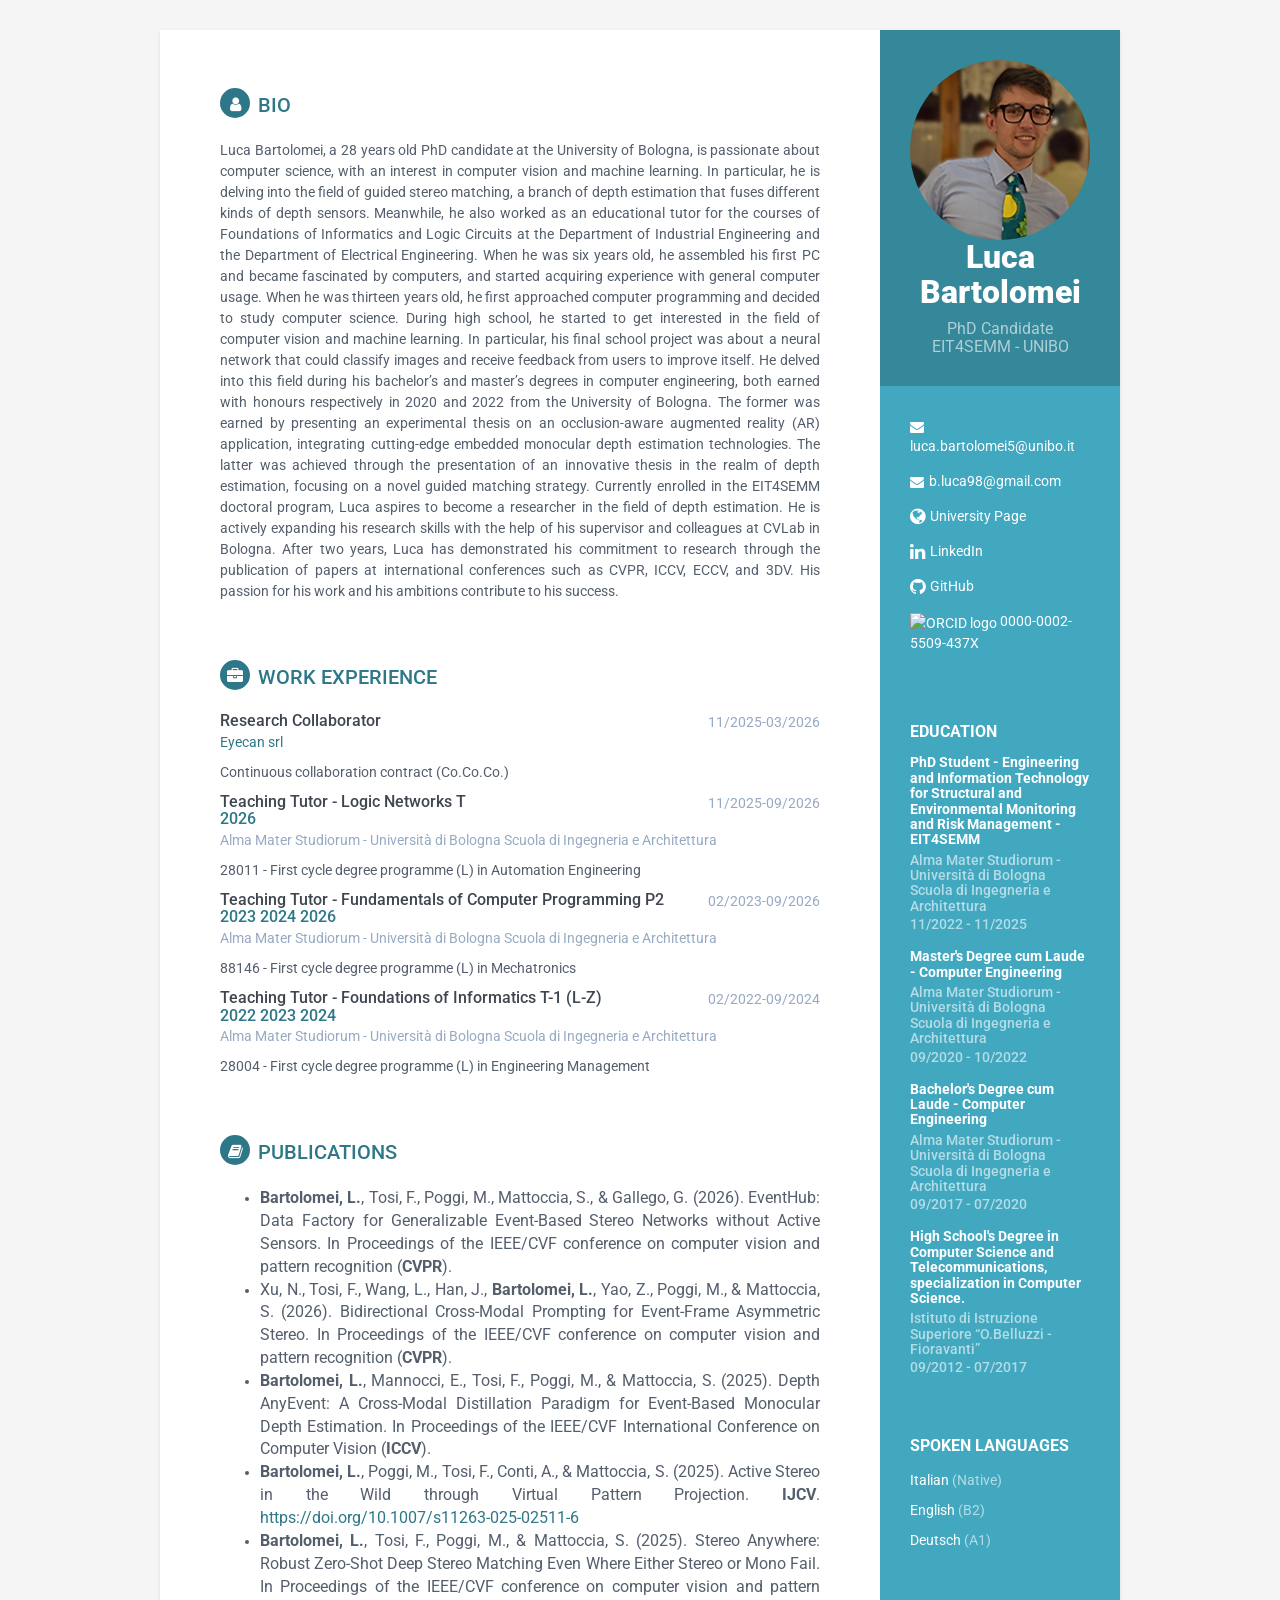
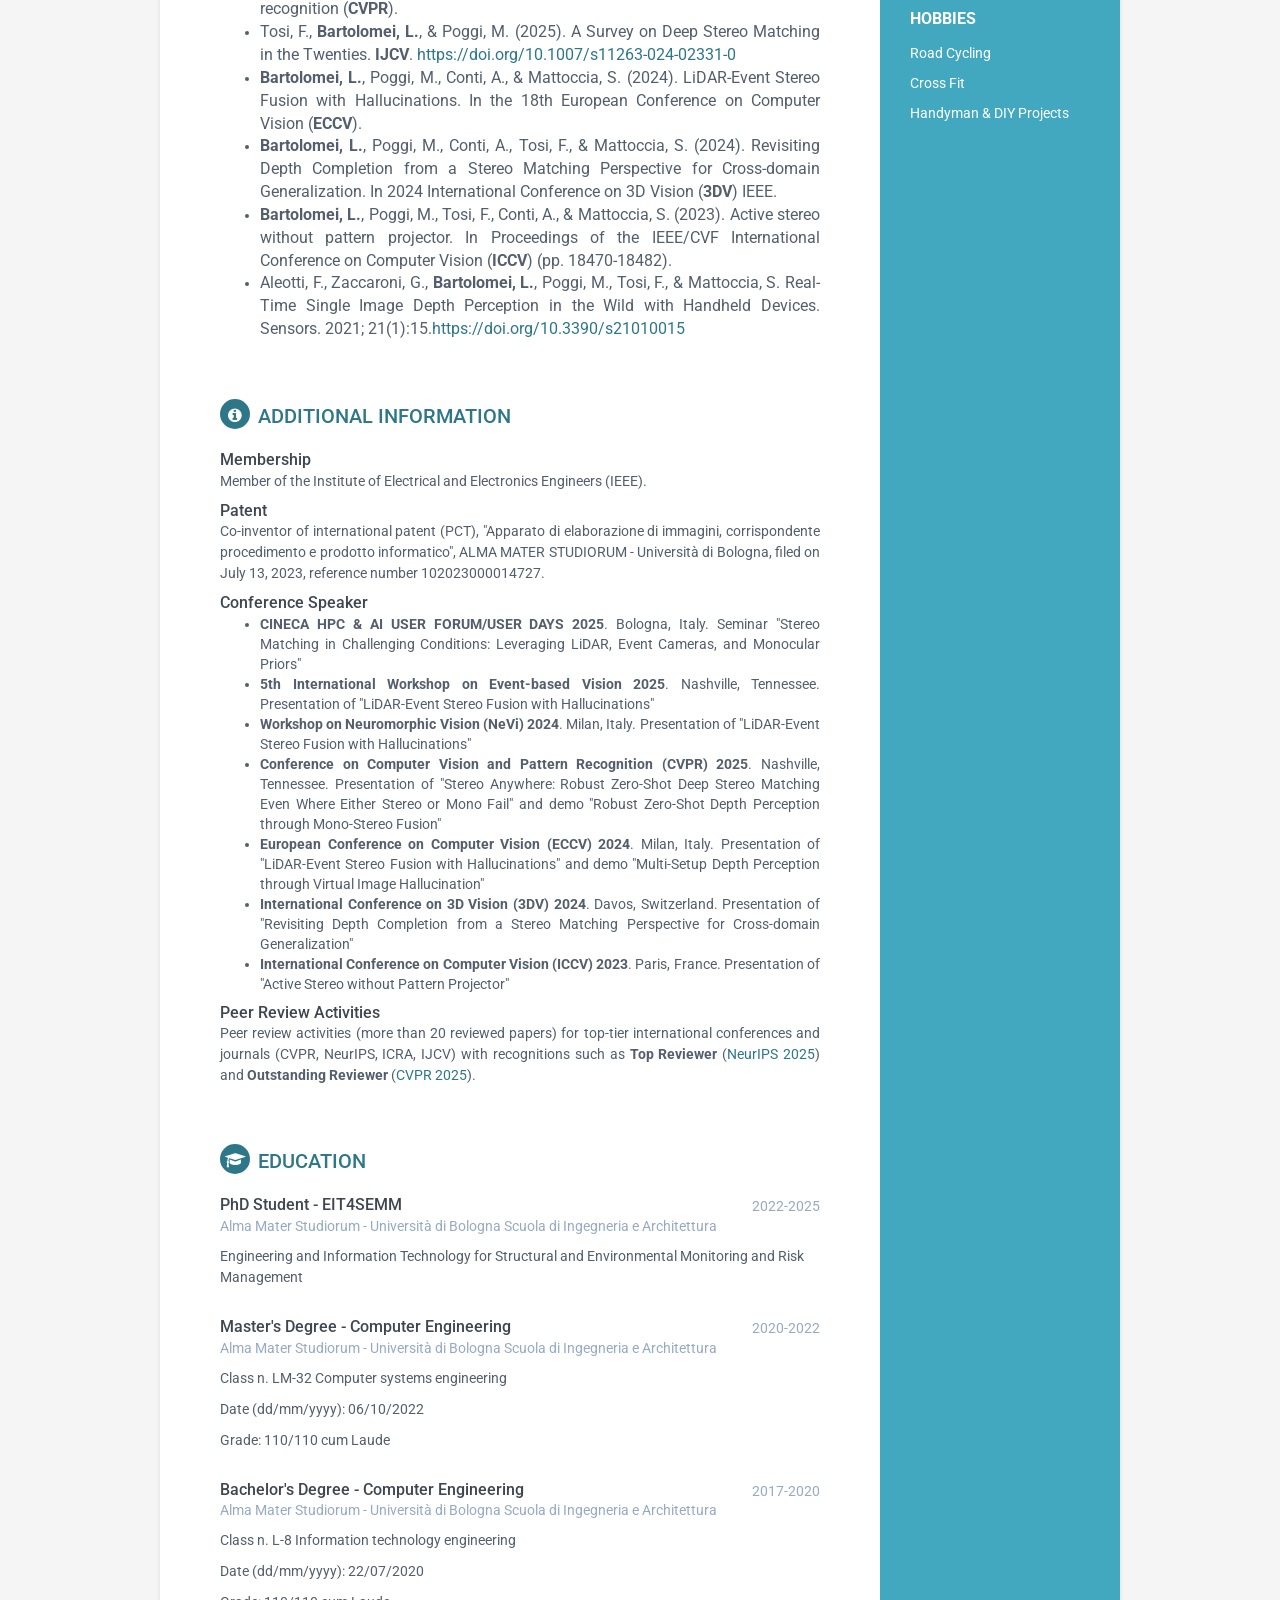
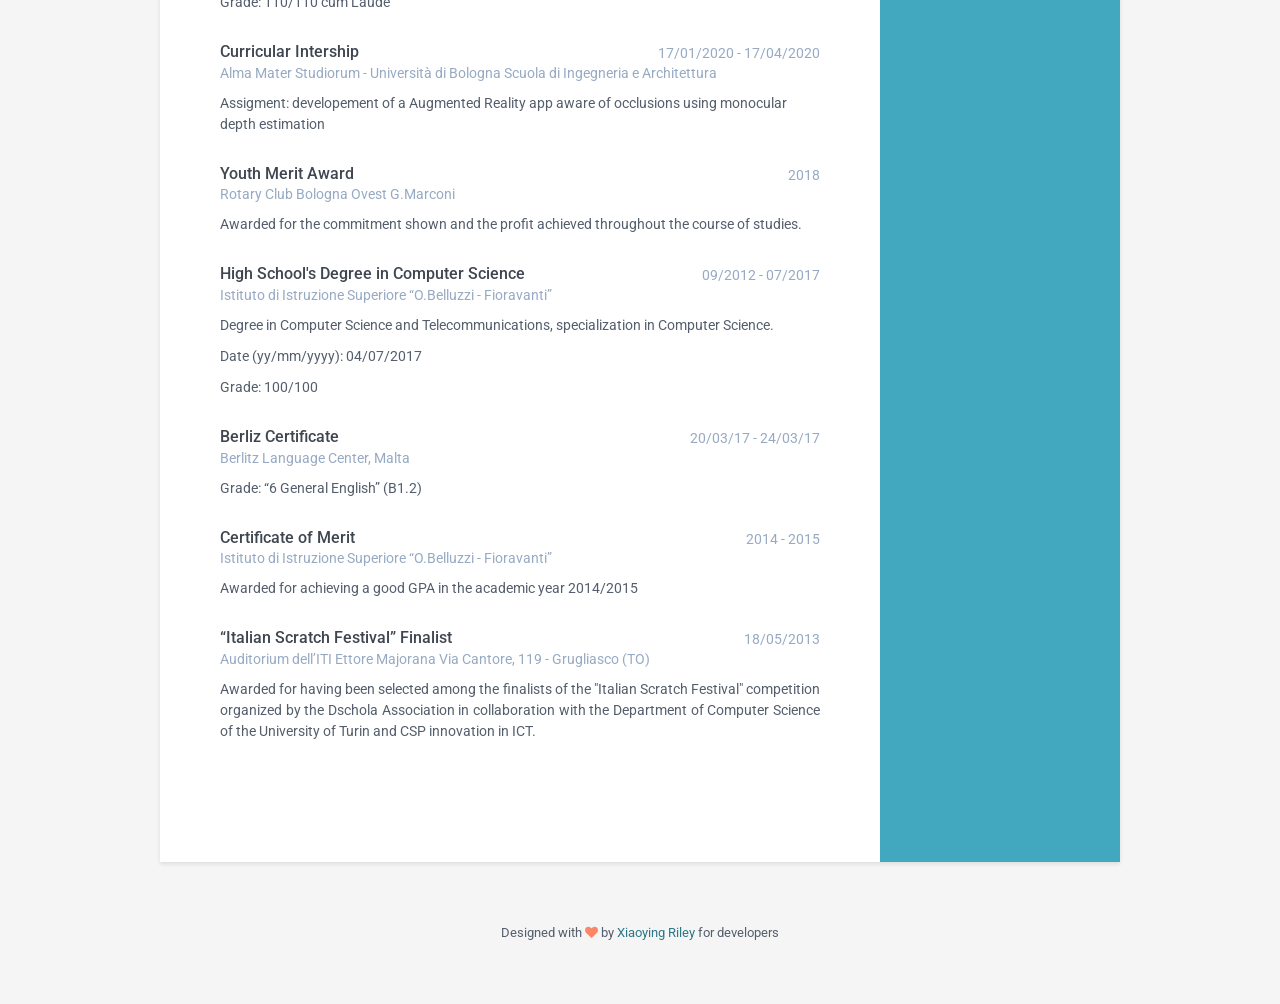
==== commit 20a0bf00: "cvpr 2026" ====
--- a/index.html
+++ b/index.html
@@ -238,6 +238,10 @@
                 <h2 class="section-title"><i class="fa fa-book"></i>Publications</h2>
                 <div class="item">
                     <ul style="text-align: justify;">
+                        <li><span class="project-title"><b>Bartolomei, L.</b>, Tosi, F., Poggi, M., Mattoccia, S., & Gallego, G.
+                            (2026). EventHub: Data Factory for Generalizable Event-Based Stereo Networks without Active Sensors. In Proceedings of the IEEE/CVF conference on computer vision and pattern recognition (<b>CVPR</b>).</span></li>
+                        <li><span class="project-title">Xu, N., Tosi, F., Wang, L., Han, J., <b>Bartolomei, L.</b>, Yao, Z., Poggi, M., & Mattoccia, S.
+                            (2026). Bidirectional Cross-Modal Prompting for Event-Frame Asymmetric Stereo. In Proceedings of the IEEE/CVF conference on computer vision and pattern recognition (<b>CVPR</b>).</span></li>
                         <li><span class="project-title"><b>Bartolomei, L.</b>, Mannocci, E., Tosi, F., Poggi, M., & Mattoccia, S.
                             (2025). Depth AnyEvent: A Cross-Modal Distillation Paradigm for Event-Based Monocular Depth Estimation. In Proceedings of the IEEE/CVF
                                 International Conference on Computer Vision (<b>ICCV</b>).</span></li>
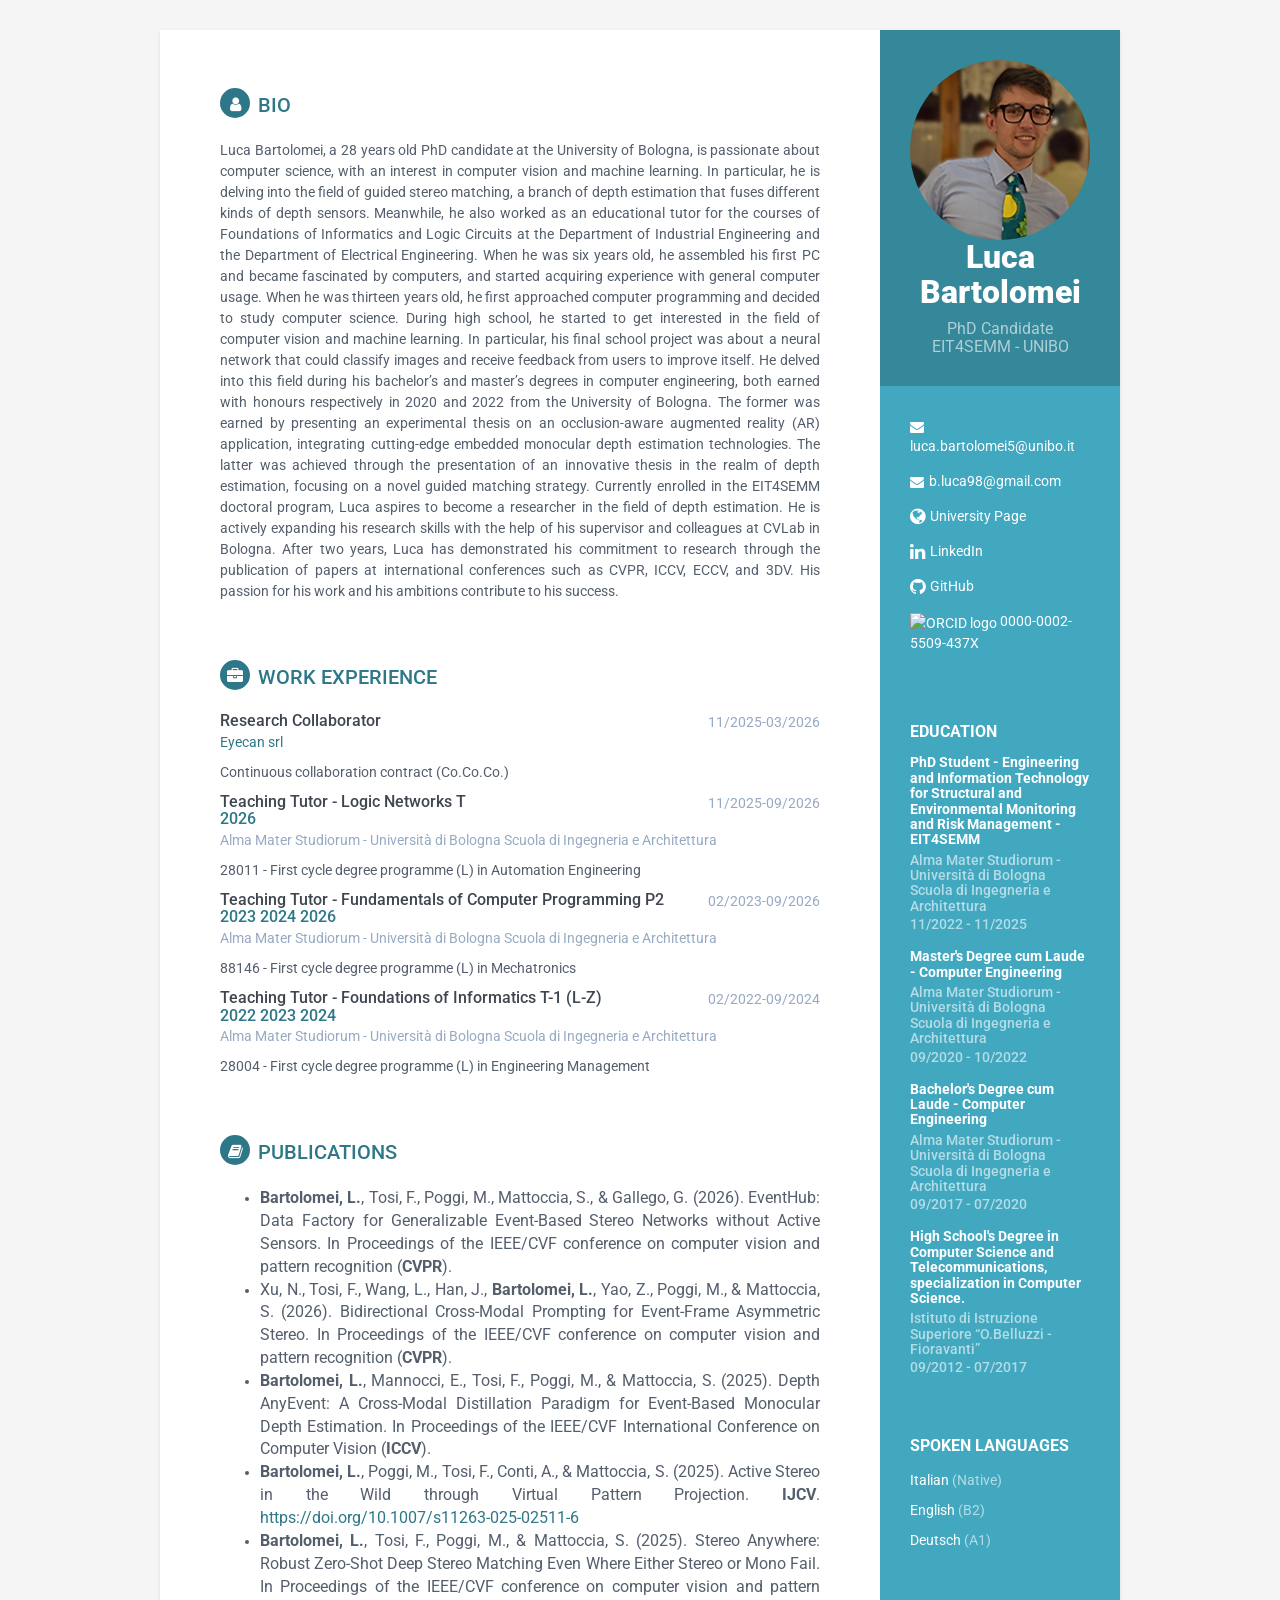
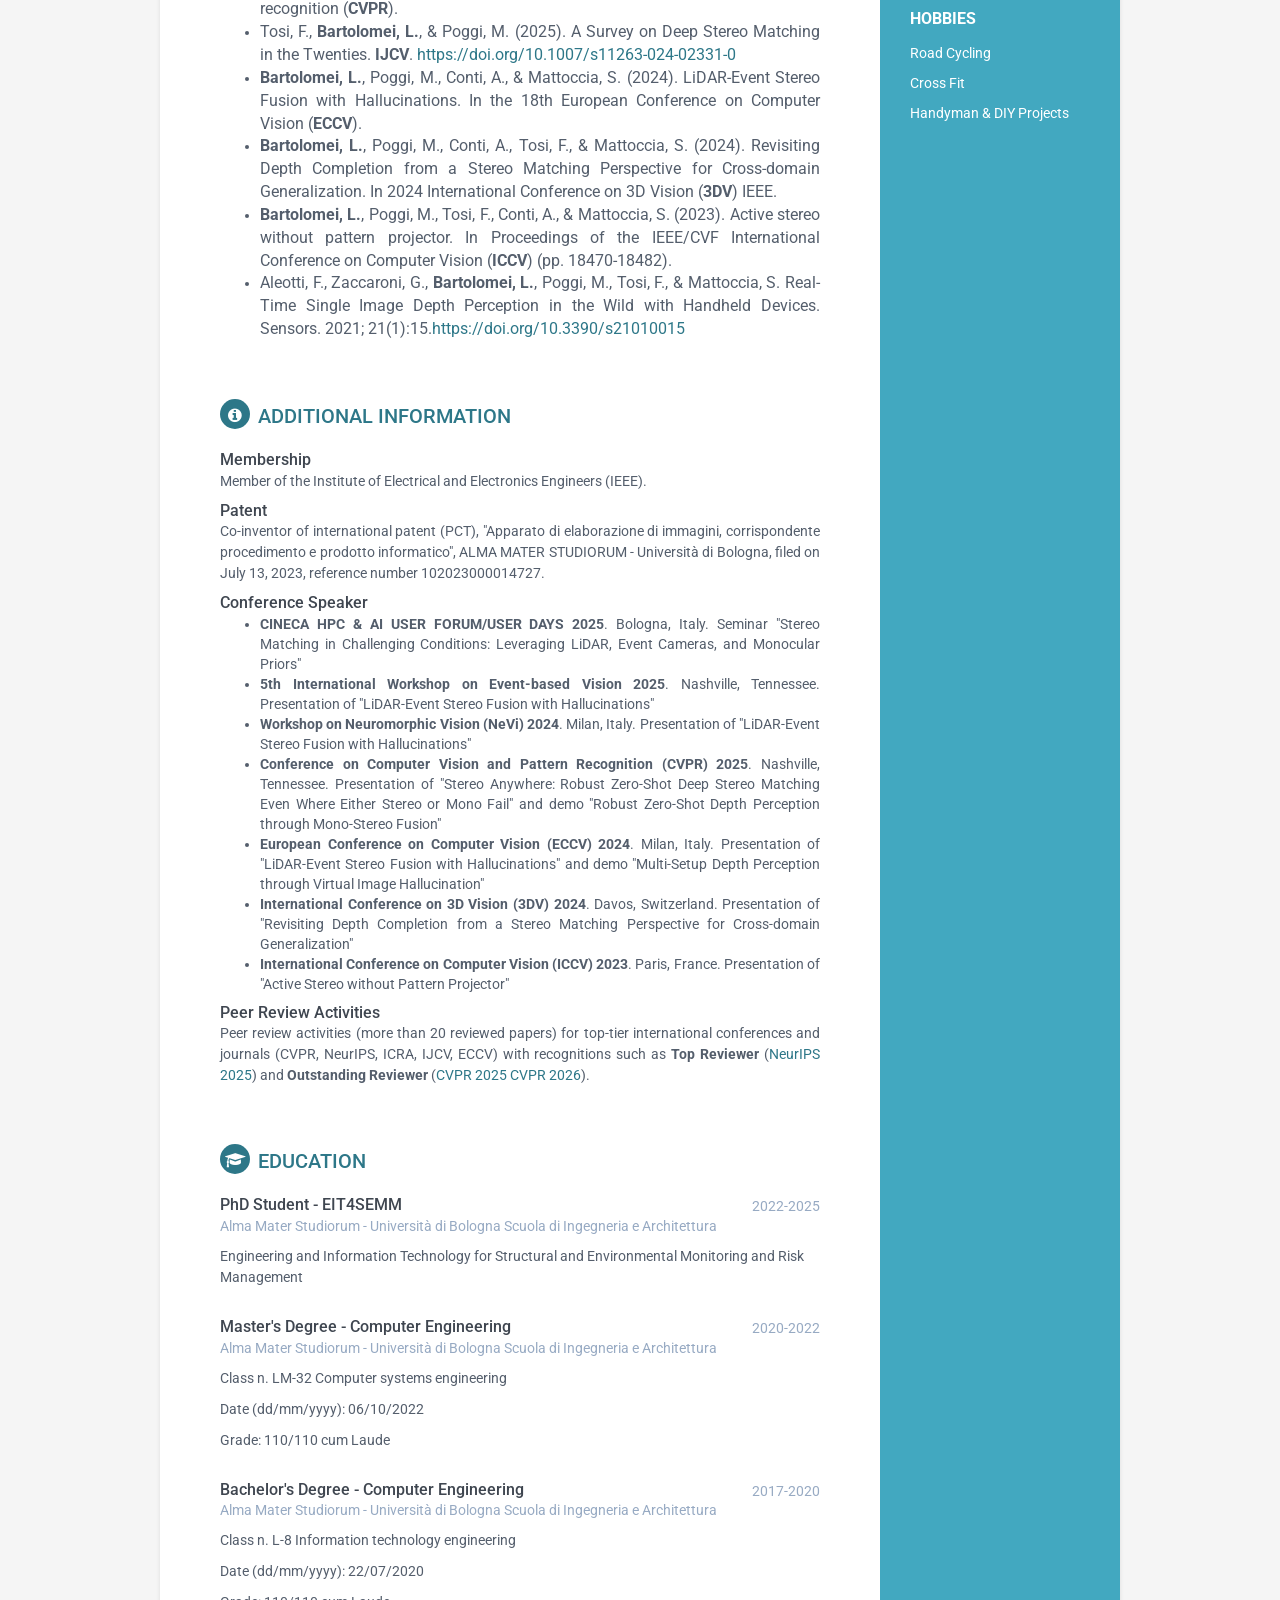
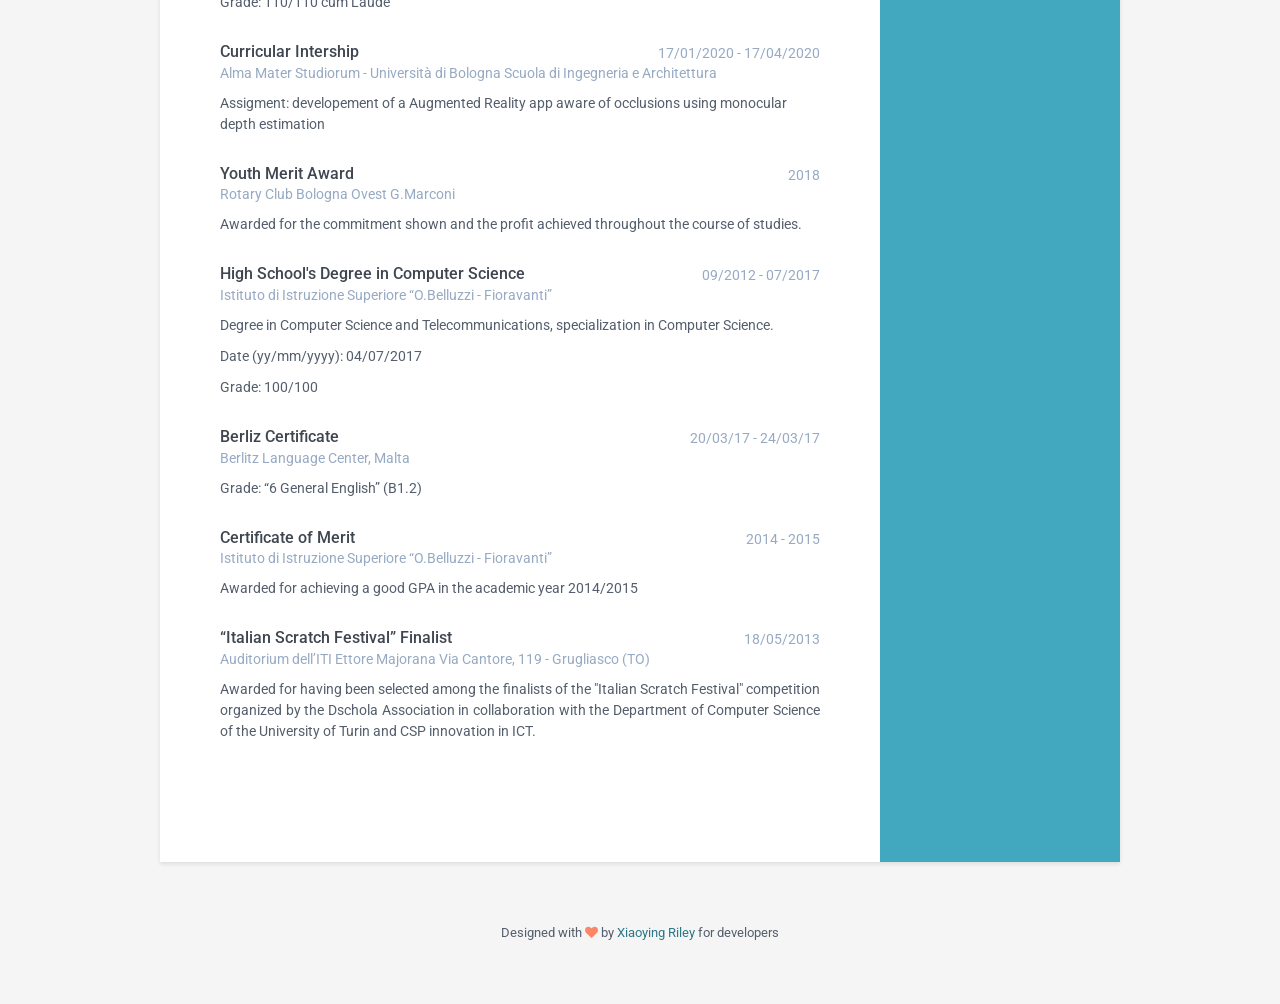
==== commit fe928ff7: "outstanding rewiewer cvpr 2026" ====
--- a/index.html
+++ b/index.html
@@ -320,7 +320,7 @@
                         </div><!--//upper-row-->
                     </div><!--//meta-->
                     <div class="details">
-                        <p style="text-align: justify;">Peer review activities (more than 20 reviewed papers) for top-tier international conferences and journals (CVPR, NeurIPS, ICRA, IJCV) with recognitions such as <b>Top Reviewer</b> (<a href="https://neurips.cc/Conferences/2025/ProgramCommittee" target="_blank">NeurIPS 2025</a>) and <b>Outstanding Reviewer</b> (<a href="https://cvpr.thecvf.com/Conferences/2025/ProgramCommittee" target="_blank">CVPR 2025</a>).</p>
+                        <p style="text-align: justify;">Peer review activities (more than 20 reviewed papers) for top-tier international conferences and journals (CVPR, NeurIPS, ICRA, IJCV, ECCV) with recognitions such as <b>Top Reviewer</b> (<a href="https://neurips.cc/Conferences/2025/ProgramCommittee" target="_blank">NeurIPS 2025</a>) and <b>Outstanding Reviewer</b> (<a href="https://cvpr.thecvf.com/Conferences/2025/ProgramCommittee" target="_blank">CVPR 2025</a> <a href="https://cvpr.thecvf.com/Conferences/2026/ProgramCommittee" target="_blank">CVPR 2026</a>).</p>
                         <!--<p>Program Committee Member: <a href="https://cvpr.thecvf.com/Conferences/2025/ProgramCommittee" target="_blank">CVPR 2025</a>, <a href="https://neurips.cc/Conferences/2025/ProgramCommittee" target="_blank">NeurIPS 2025</a></p>-->
                     </div><!--//details-->
                 </div><!--//item-->
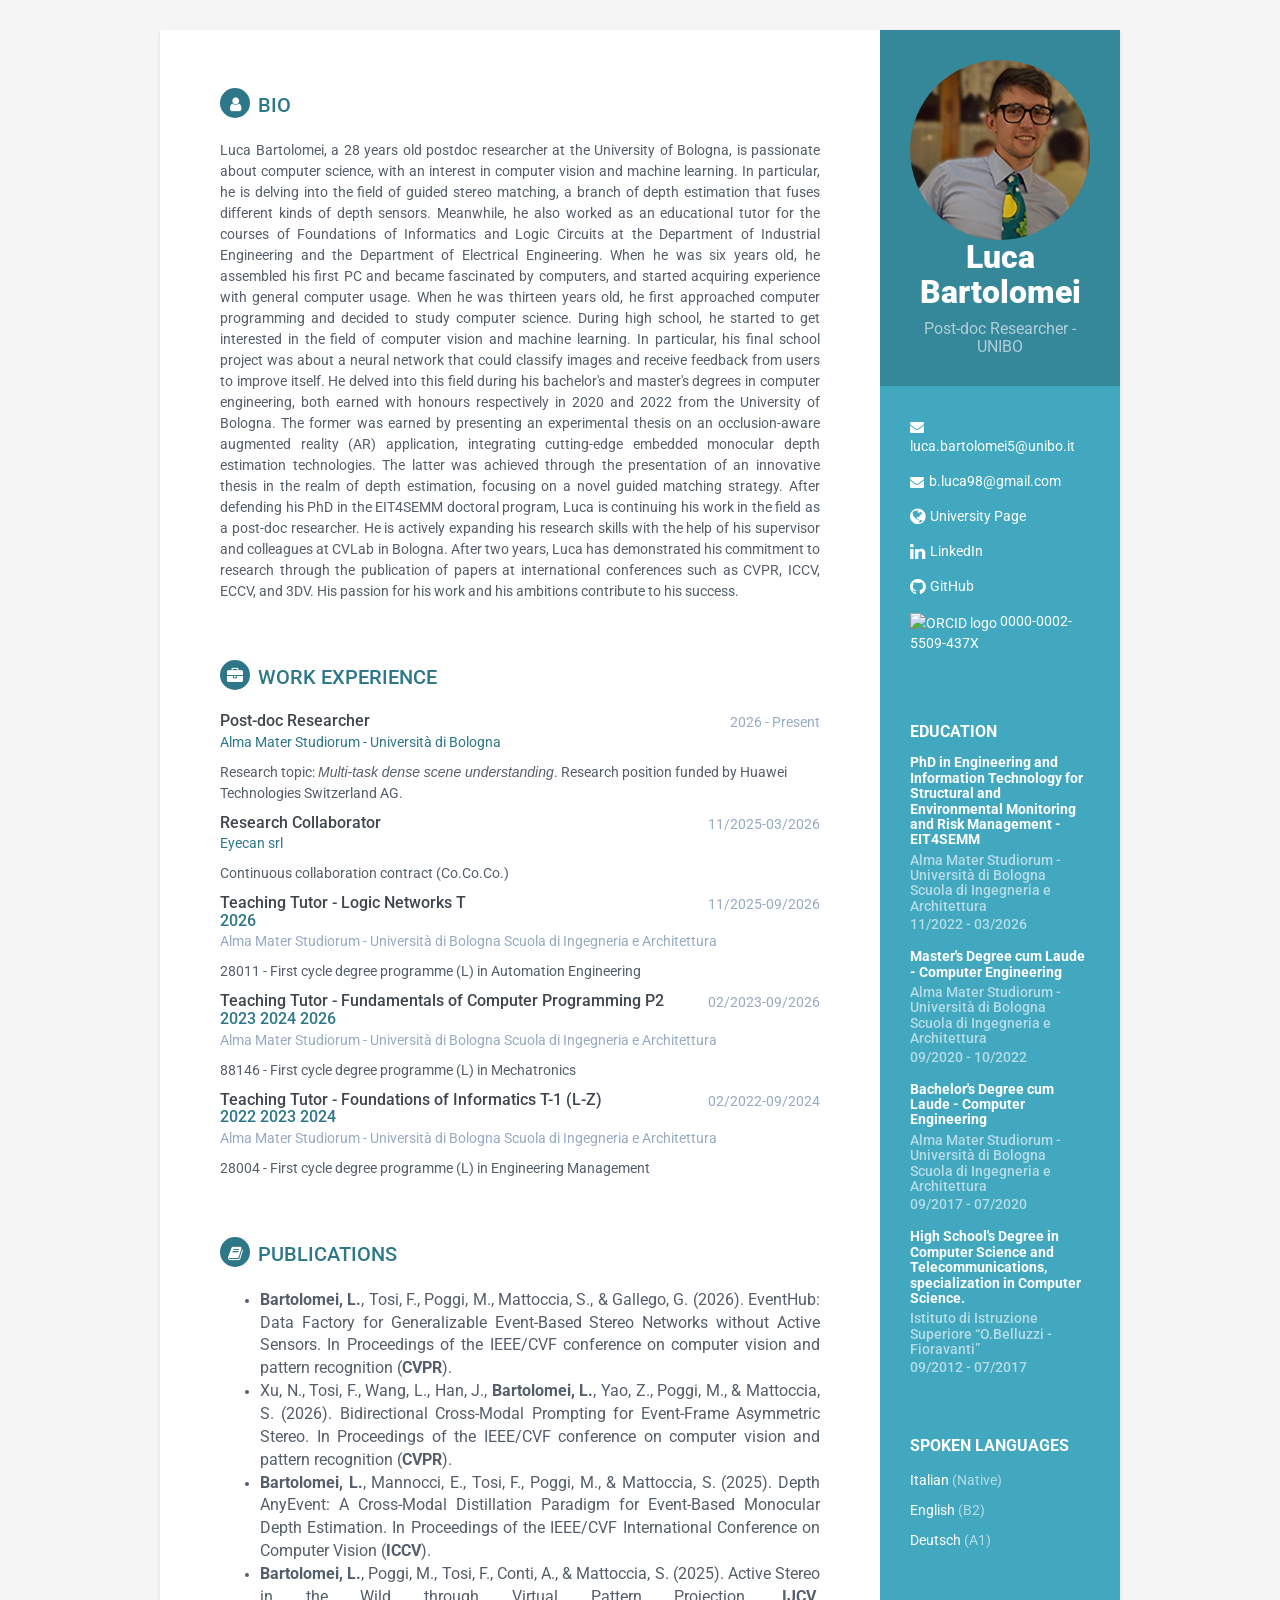
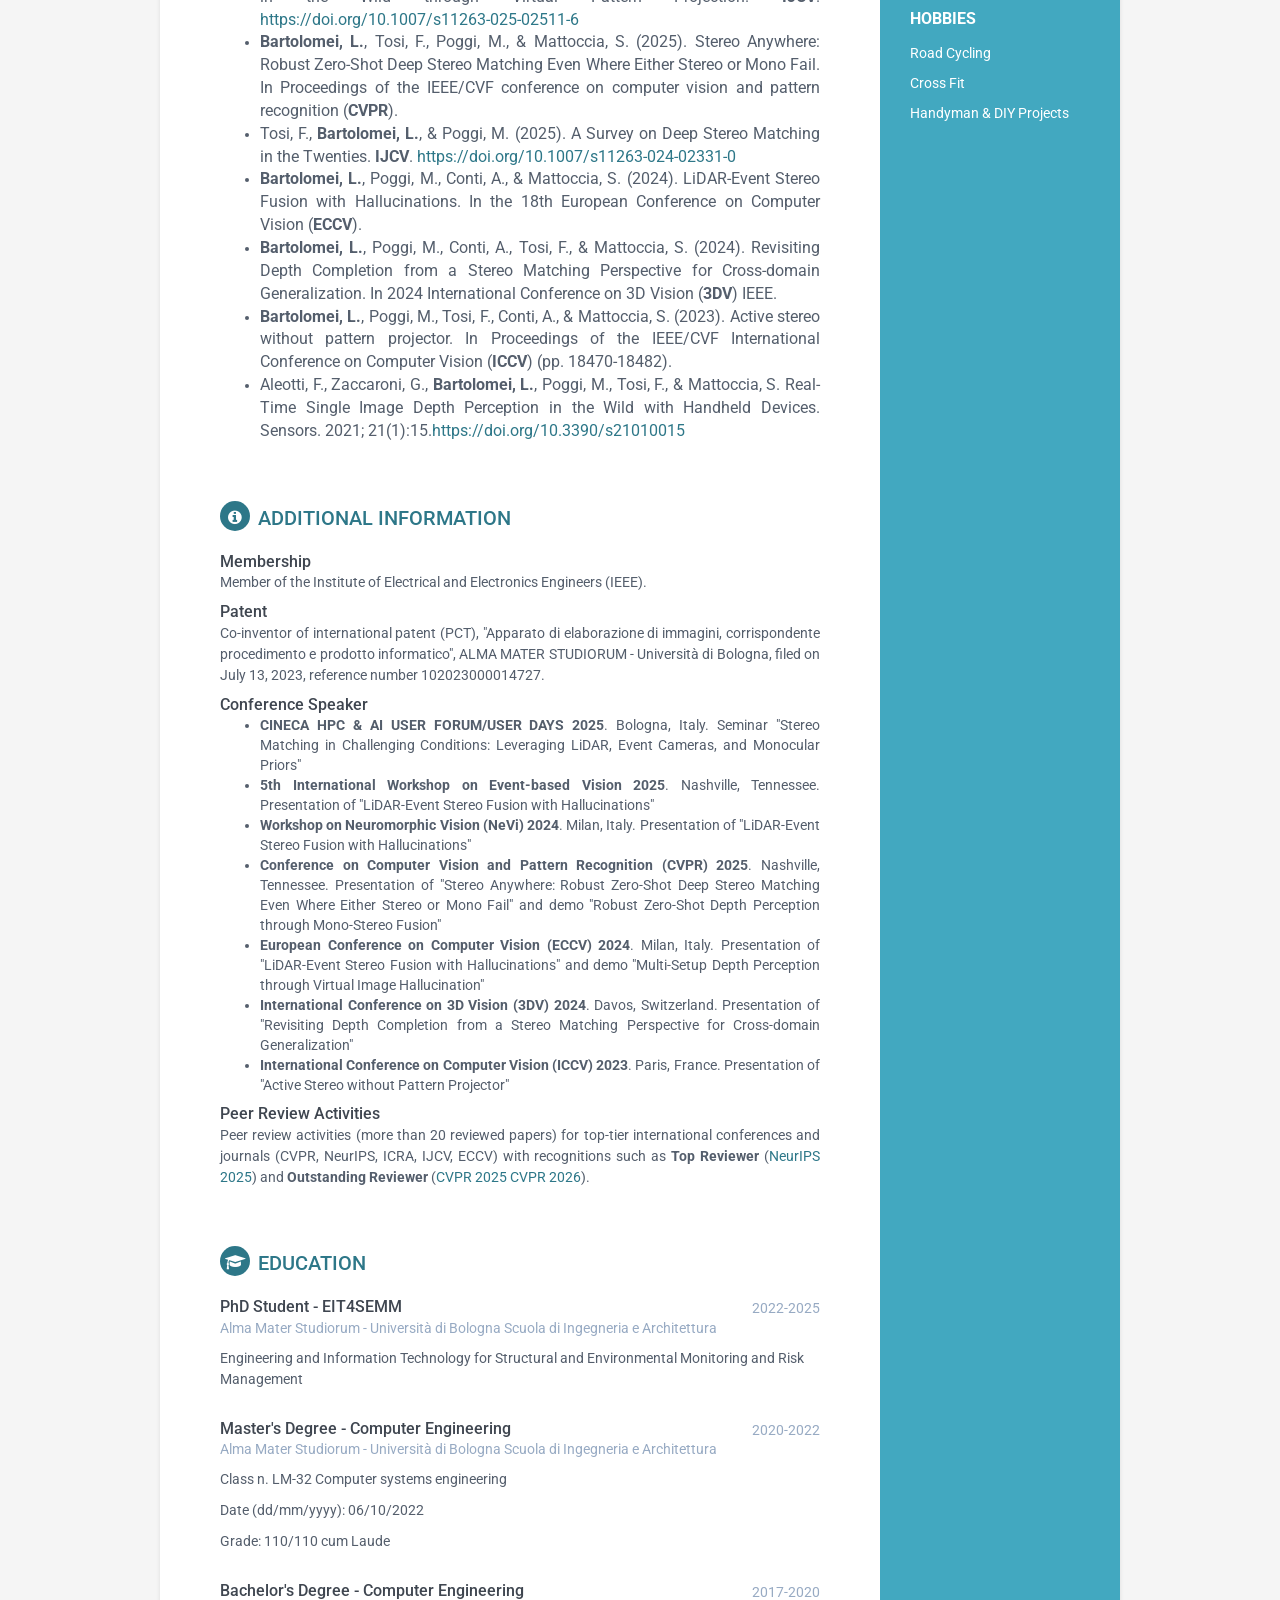
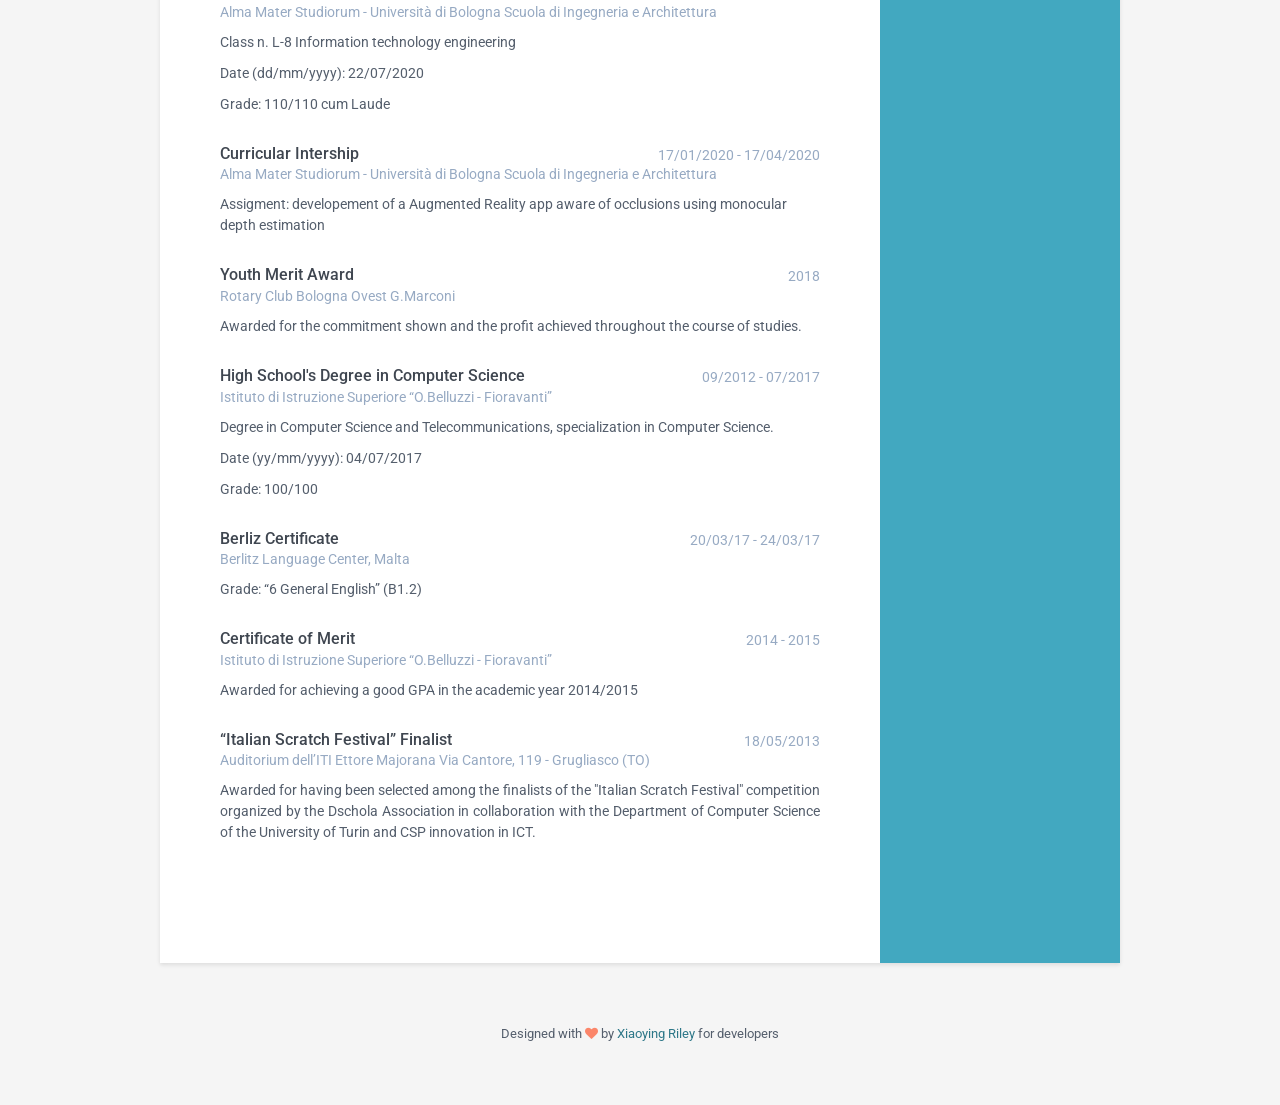
==== commit c2e558ad: "postdoc" ====
--- a/index.html
+++ b/index.html
@@ -40,7 +40,7 @@
             <div class="profile-container">
                 <img class="img-circle img-responsive" src="assets/images/avatar5.png" alt="" />
                 <h1 class="name">Luca Bartolomei</h1>
-                <h3 class="tagline">PhD Candidate EIT4SEMM - UNIBO</h3>
+                <h3 class="tagline">Post-doc Researcher - UNIBO</h3>
             </div><!--//profile-container-->
 
             <div class="contact-container container-block">
@@ -69,11 +69,11 @@
             <div class="education-container container-block">
                 <h2 class="container-block-title">Education</h2>
                 <div class="item">
-                    <h4 class="degree">PhD Student - Engineering and Information Technology for Structural and
-                        Environmental Monitoring and Risk Management - EIT4SEMM </h4>
+                    <h4 class="degree">PhD in Engineering and Information Technology for Structural and
+                        Environmental Monitoring and Risk Management - EIT4SEMM</h4>
                     <h5 class="meta">Alma Mater Studiorum - Università di Bologna Scuola di Ingegneria e Architettura
                     </h5>
-                    <div class="time">11/2022 - 11/2025</div>
+                    <div class="time">11/2022 - 03/2026</div>
                 </div><!--//item-->
                 <div class="item">
                     <h4 class="degree">Master's Degree cum Laude - Computer Engineering</h4>
@@ -135,7 +135,7 @@
                 <div class="item">
                     <div class="details">
                         <p style="text-align: justify;">
-                            Luca Bartolomei, a 27 years old PhD candidate at the University of Bologna, is passionate about computer science, with an
+                            Luca Bartolomei, a 27 years old postdoc researcher at the University of Bologna, is passionate about computer science, with an
                             interest in computer vision and machine learning. In particular, he is delving into the field of guided stereo matching, a
                             branch of depth estimation that fuses different kinds of depth sensors.
                             Meanwhile, he also worked as an educational tutor for the courses of Foundations of Informatics and Logic Circuits at the
@@ -145,12 +145,12 @@
                             and decided to study computer science. During high school, he started to get interested in the field of computer vision and
                             machine learning. In particular, his final school project was about a neural network that could classify images and receive
                             feedback from users to improve itself.
-                            He delved into this field during his bachelor’s and master’s degrees in computer engineering, both earned with honours
+                            He delved into this field during his bachelor's and master's degrees in computer engineering, both earned with honours
                             respectively in 2020 and 2022 from the University of Bologna.
                             The former was earned by presenting an experimental thesis on an occlusion-aware augmented reality (AR) application,
                             integrating cutting-edge embedded monocular depth estimation technologies. The latter was achieved through the
                             presentation of an innovative thesis in the realm of depth estimation, focusing on a novel guided matching strategy.
-                            Currently enrolled in the EIT4SEMM doctoral program, Luca aspires to become a researcher in the field of depth estimation.
+                            After defending his PhD in the EIT4SEMM doctoral program, Luca is continuing his work in the field as a post-doc researcher.
                             He is actively expanding his research skills with the help of his supervisor and colleagues at CVLab in Bologna.
                             After two years, Luca has demonstrated his commitment to research through the publication of papers at international
                             conferences such as CVPR, ICCV, ECCV, and 3DV. His passion for his work and his ambitions contribute to his success.
@@ -161,6 +161,19 @@
 
             <section class="section jobs-section">
                 <h2 class="section-title"><i class="fa fa-briefcase"></i>Work Experience</h2>
+
+                <div class="item">
+                    <div class="meta">
+                        <div class="upper-row">
+                            <h3 class="job-title">Post-doc Researcher</h3>
+                            <div class="time">2026 - Present</div>
+                        </div><!--//upper-row-->
+                        <div class="company"><a href="https://bandi.unibo.it/ricerca/incarichi-di-ricerca?id_bando=62" target="_blank">Alma Mater Studiorum - Università di Bologna</a></div>
+                    </div><!--//meta-->
+                    <div class="details">
+                        <p>Research topic: <i>Multi-task dense scene understanding</i>. Research position funded by Huawei Technologies Switzerland AG.</p>
+                    </div><!--//details-->
+                </div><!--//item-->
 
                 <div class="item">
                     <div class="meta">
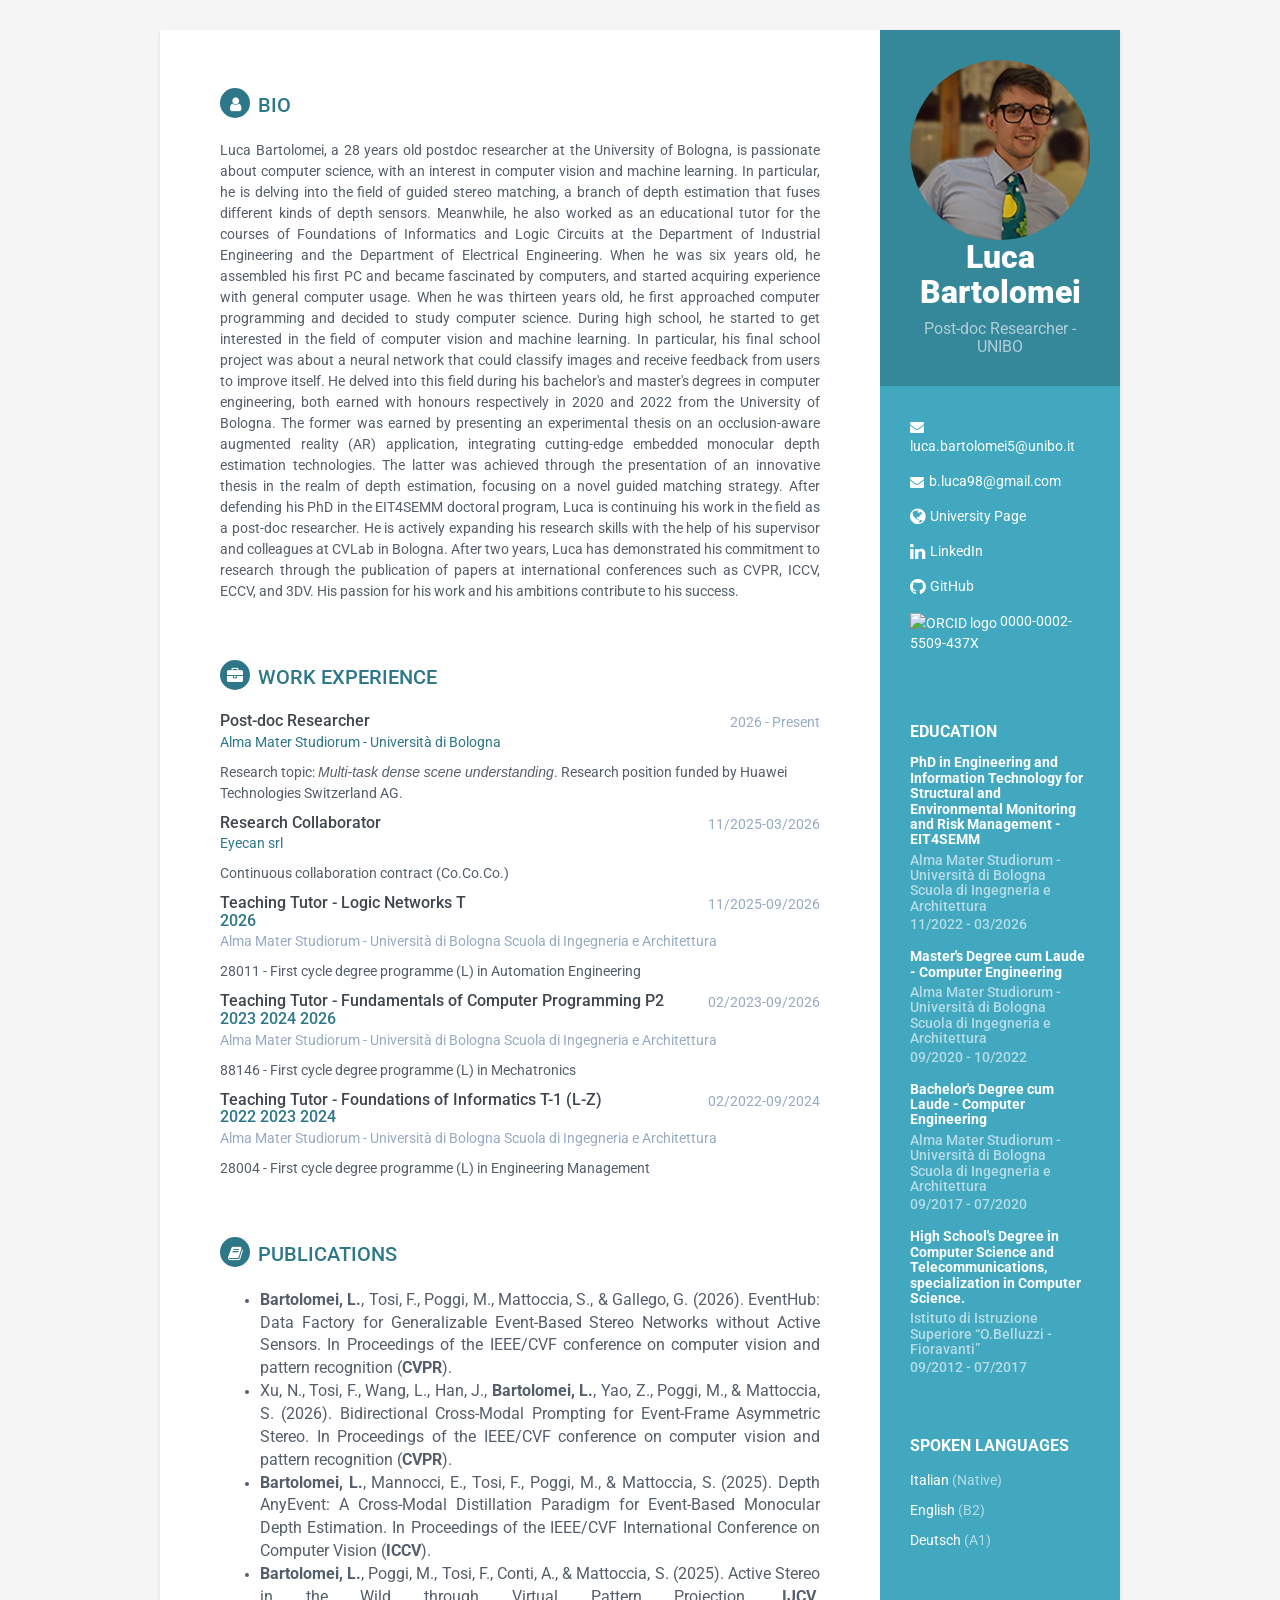
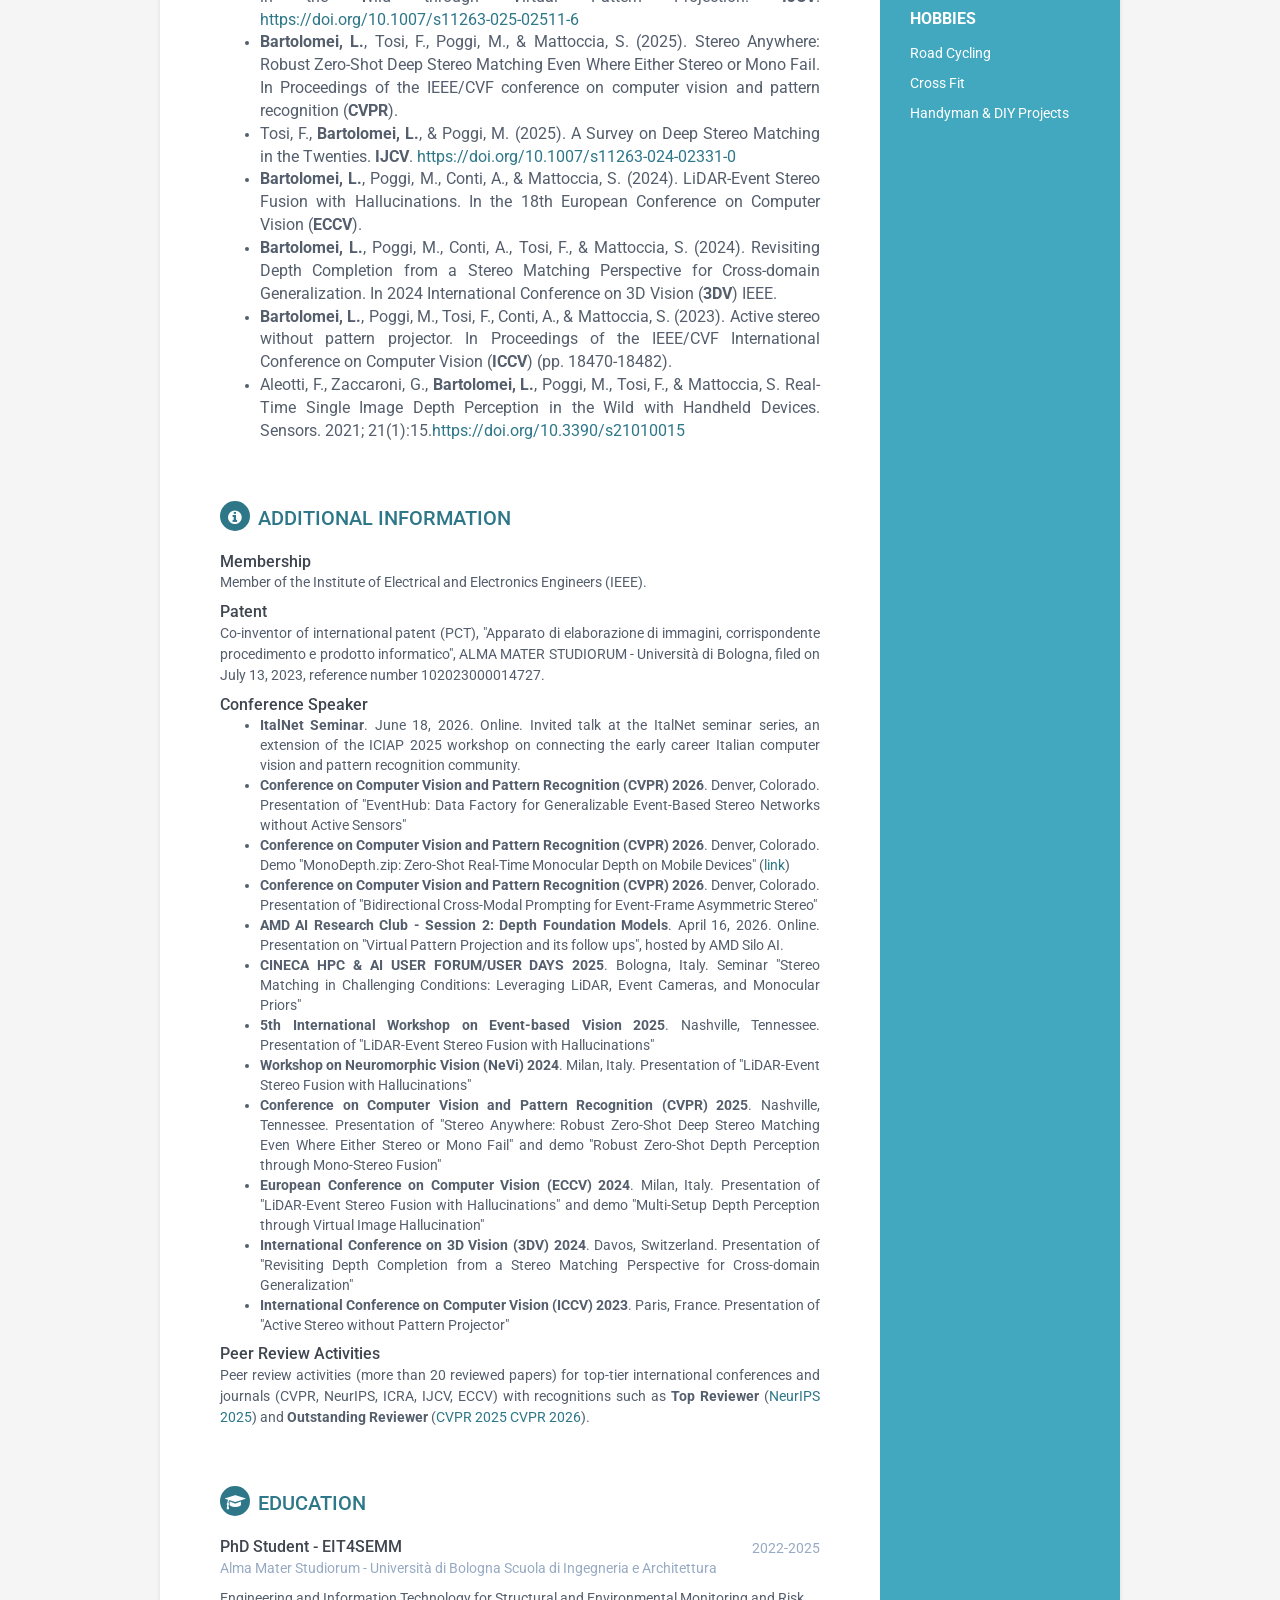
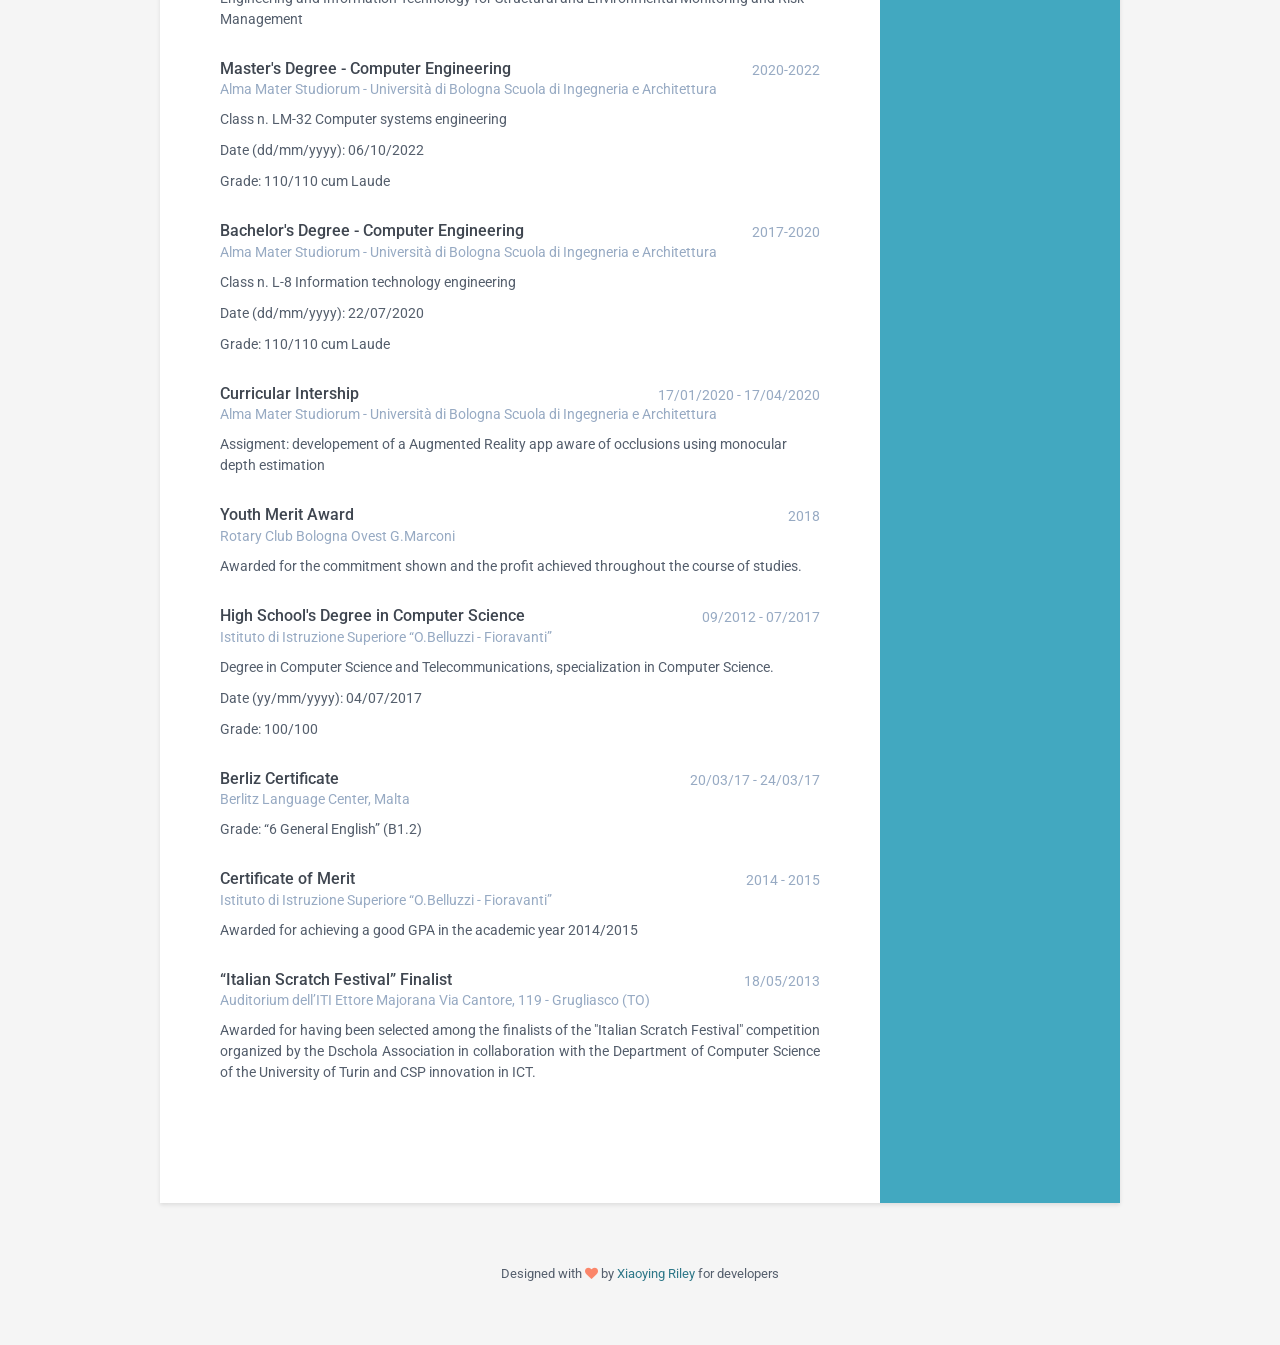
==== commit dc7b220c: "Update speaker section" ====
--- a/index.html
+++ b/index.html
@@ -315,6 +315,11 @@
                     </div><!--//meta-->
                     <div class="details">
                         <ul style="text-align: justify;">
+                            <li><b>ItalNet Seminar</b>. June 18, 2026. Online. Invited talk at the ItalNet seminar series, an extension of the ICIAP 2025 workshop on connecting the early career Italian computer vision and pattern recognition community.</li>
+                            <li><b>Conference on Computer Vision and Pattern Recognition (CVPR) 2026</b>. Denver, Colorado. Presentation of "EventHub: Data Factory for Generalizable Event-Based Stereo Networks without Active Sensors"</li>
+                            <li><b>Conference on Computer Vision and Pattern Recognition (CVPR) 2026</b>. Denver, Colorado. Demo "MonoDepth.zip: Zero-Shot Real-Time Monocular Depth on Mobile Devices" (<a href="https://fabiotosi92.github.io/depth.zip/" target="_blank">link</a>)</li>
+                            <li><b>Conference on Computer Vision and Pattern Recognition (CVPR) 2026</b>. Denver, Colorado. Presentation of "Bidirectional Cross-Modal Prompting for Event-Frame Asymmetric Stereo"</li>
+                            <li><b>AMD AI Research Club - Session 2: Depth Foundation Models</b>. April 16, 2026. Online. Presentation on "Virtual Pattern Projection and its follow ups", hosted by AMD Silo AI.</li>
                             <li><b>CINECA HPC & AI USER FORUM/USER DAYS 2025</b>. Bologna, Italy. Seminar "Stereo Matching in Challenging Conditions: Leveraging LiDAR, Event Cameras, and Monocular Priors"</li>
                             <li><b>5th International Workshop on Event-based Vision 2025</b>. Nashville, Tennessee. Presentation of "LiDAR-Event Stereo Fusion with Hallucinations"</li>
                             <li><b>Workshop on Neuromorphic Vision (NeVi) 2024</b>. Milan, Italy. Presentation of "LiDAR-Event Stereo Fusion with Hallucinations"</li>
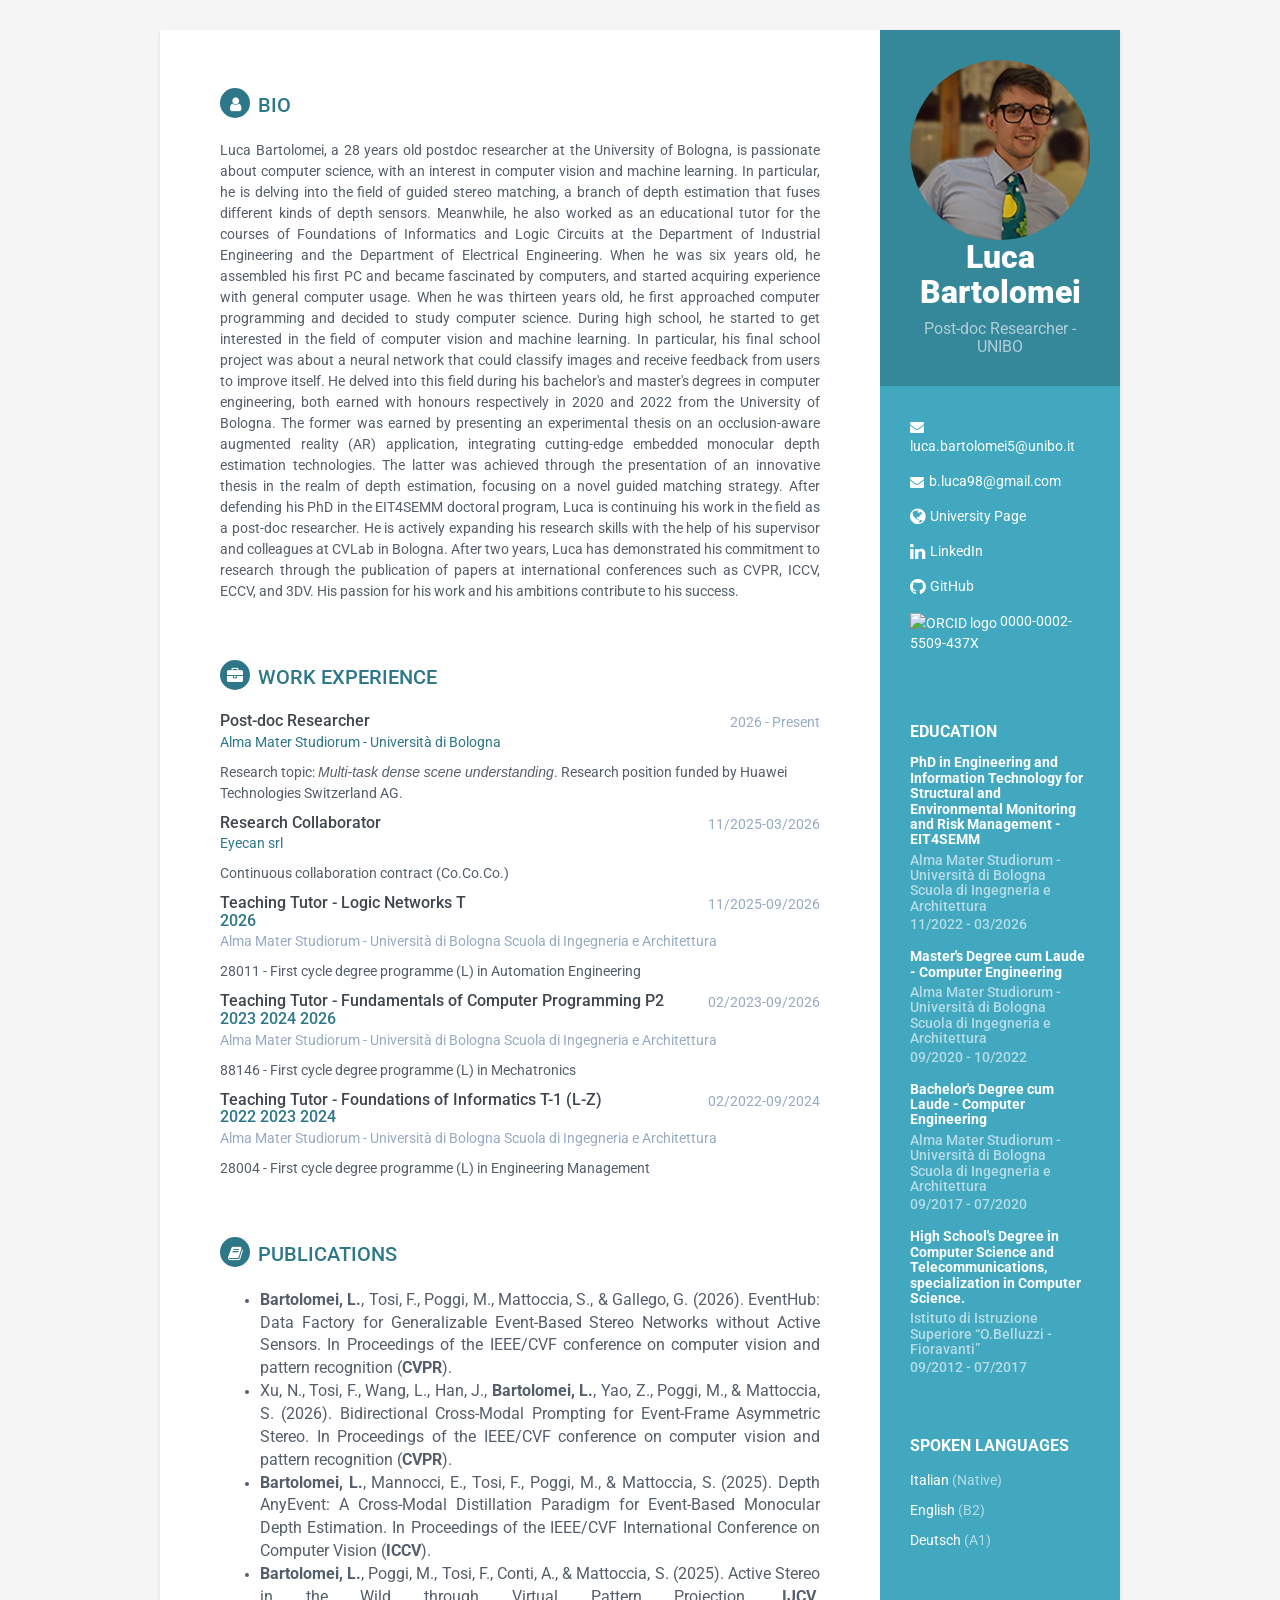
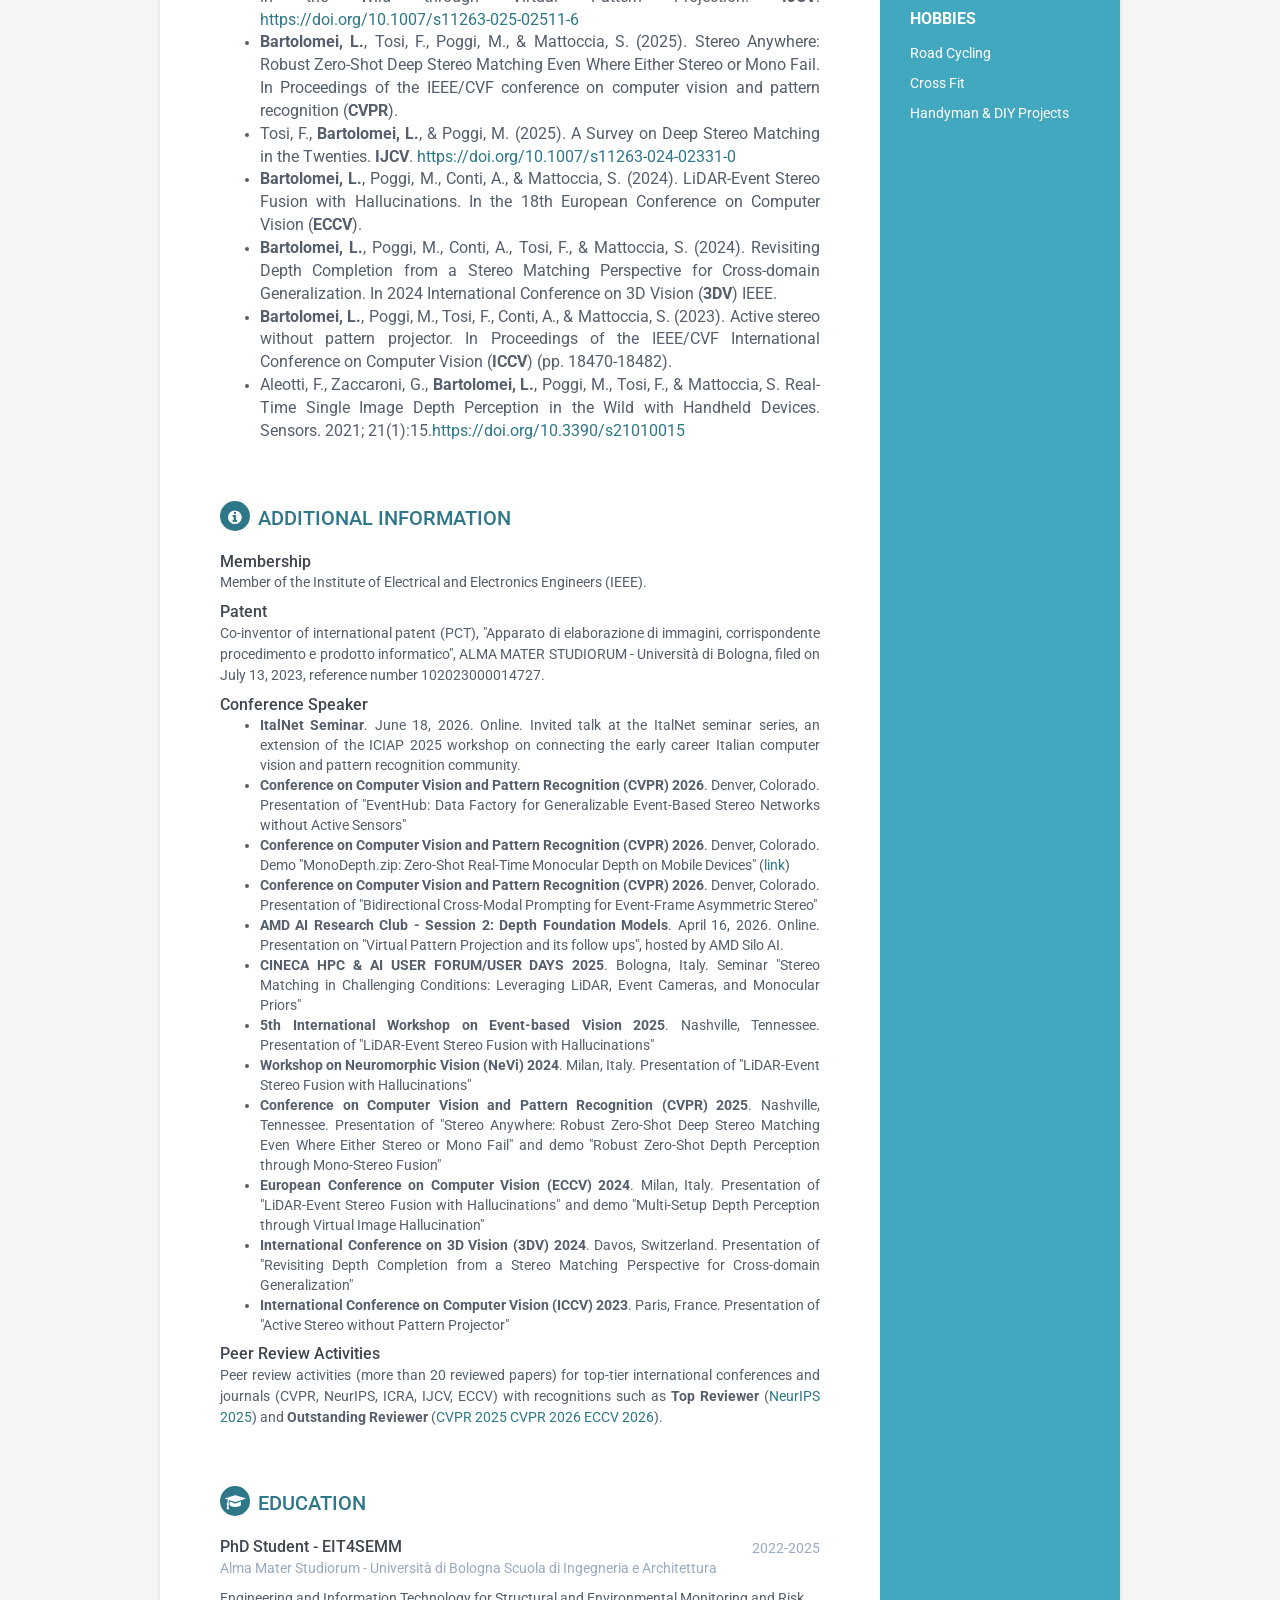
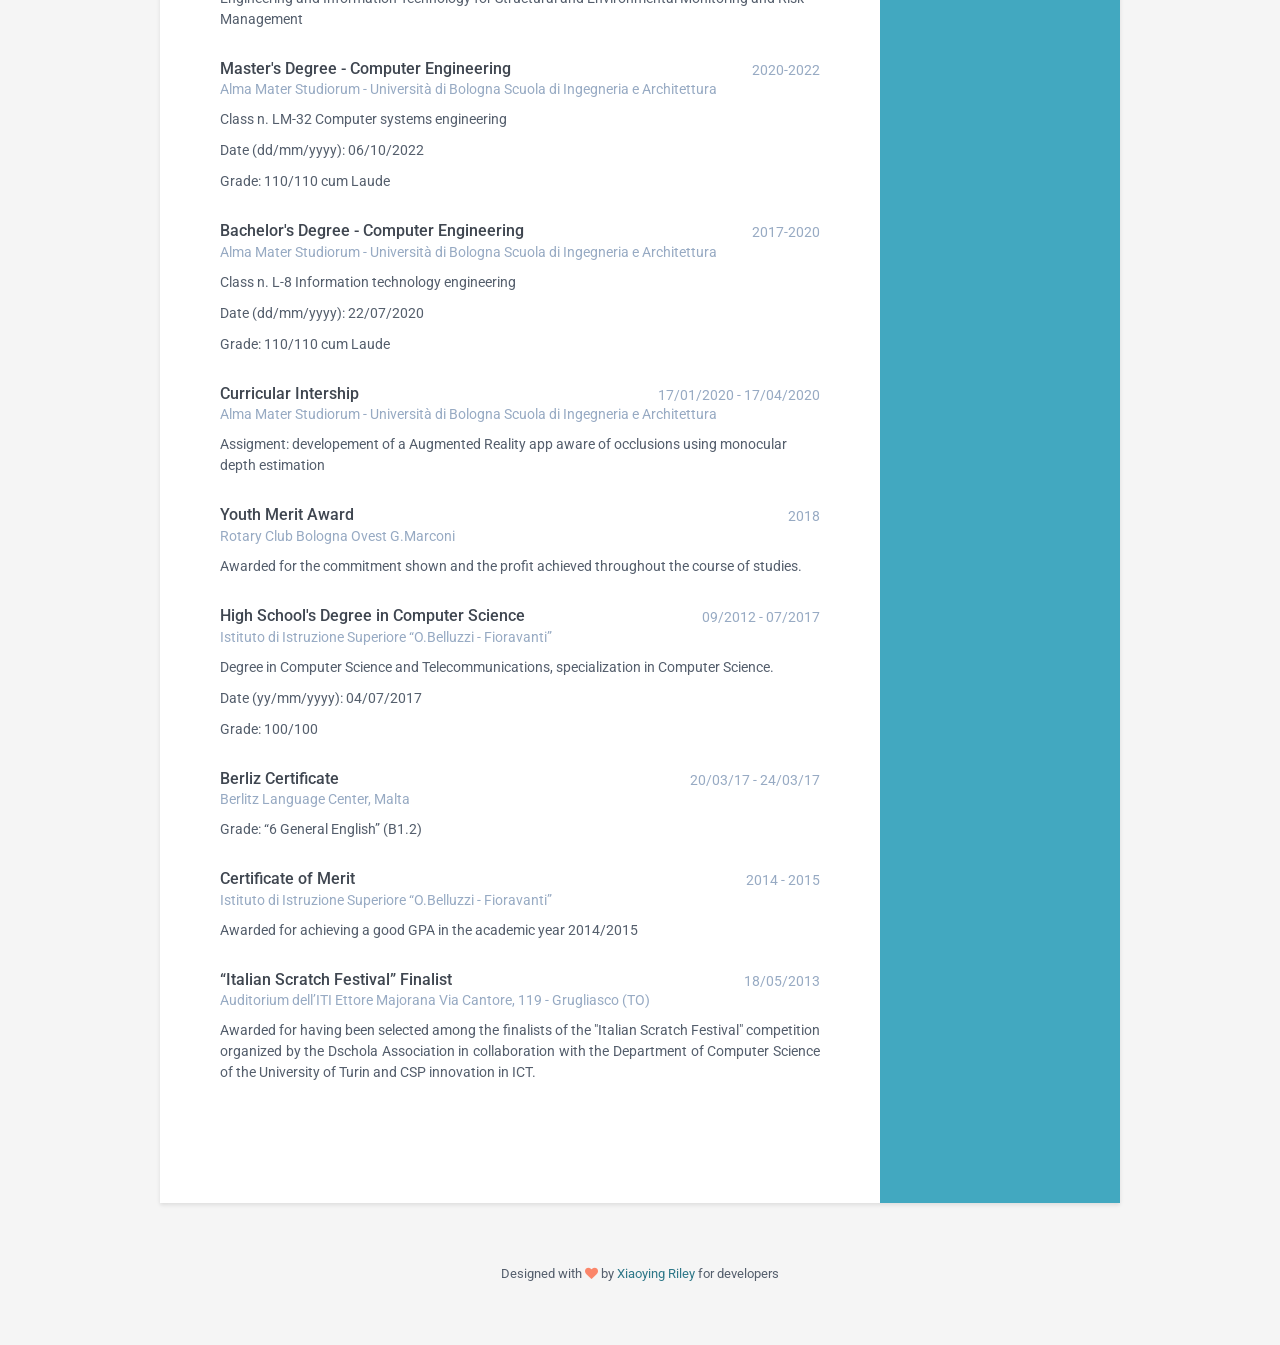
==== commit 77362c0e: "Update peer review activities section to include ECCV 2026 recognition" ====
--- a/index.html
+++ b/index.html
@@ -338,7 +338,7 @@
                         </div><!--//upper-row-->
                     </div><!--//meta-->
                     <div class="details">
-                        <p style="text-align: justify;">Peer review activities (more than 20 reviewed papers) for top-tier international conferences and journals (CVPR, NeurIPS, ICRA, IJCV, ECCV) with recognitions such as <b>Top Reviewer</b> (<a href="https://neurips.cc/Conferences/2025/ProgramCommittee" target="_blank">NeurIPS 2025</a>) and <b>Outstanding Reviewer</b> (<a href="https://cvpr.thecvf.com/Conferences/2025/ProgramCommittee" target="_blank">CVPR 2025</a> <a href="https://cvpr.thecvf.com/Conferences/2026/ProgramCommittee" target="_blank">CVPR 2026</a>).</p>
+                        <p style="text-align: justify;">Peer review activities (more than 20 reviewed papers) for top-tier international conferences and journals (CVPR, NeurIPS, ICRA, IJCV, ECCV) with recognitions such as <b>Top Reviewer</b> (<a href="https://neurips.cc/Conferences/2025/ProgramCommittee" target="_blank">NeurIPS 2025</a>) and <b>Outstanding Reviewer</b> (<a href="https://cvpr.thecvf.com/Conferences/2025/ProgramCommittee" target="_blank">CVPR 2025</a> <a href="https://cvpr.thecvf.com/Conferences/2026/ProgramCommittee" target="_blank">CVPR 2026</a> <a href="https://eccv.ecva.net/Conferences/2026/ProgramCommittee" target="_blank">ECCV 2026</a>).</p>
                         <!--<p>Program Committee Member: <a href="https://cvpr.thecvf.com/Conferences/2025/ProgramCommittee" target="_blank">CVPR 2025</a>, <a href="https://neurips.cc/Conferences/2025/ProgramCommittee" target="_blank">NeurIPS 2025</a></p>-->
                     </div><!--//details-->
                 </div><!--//item-->
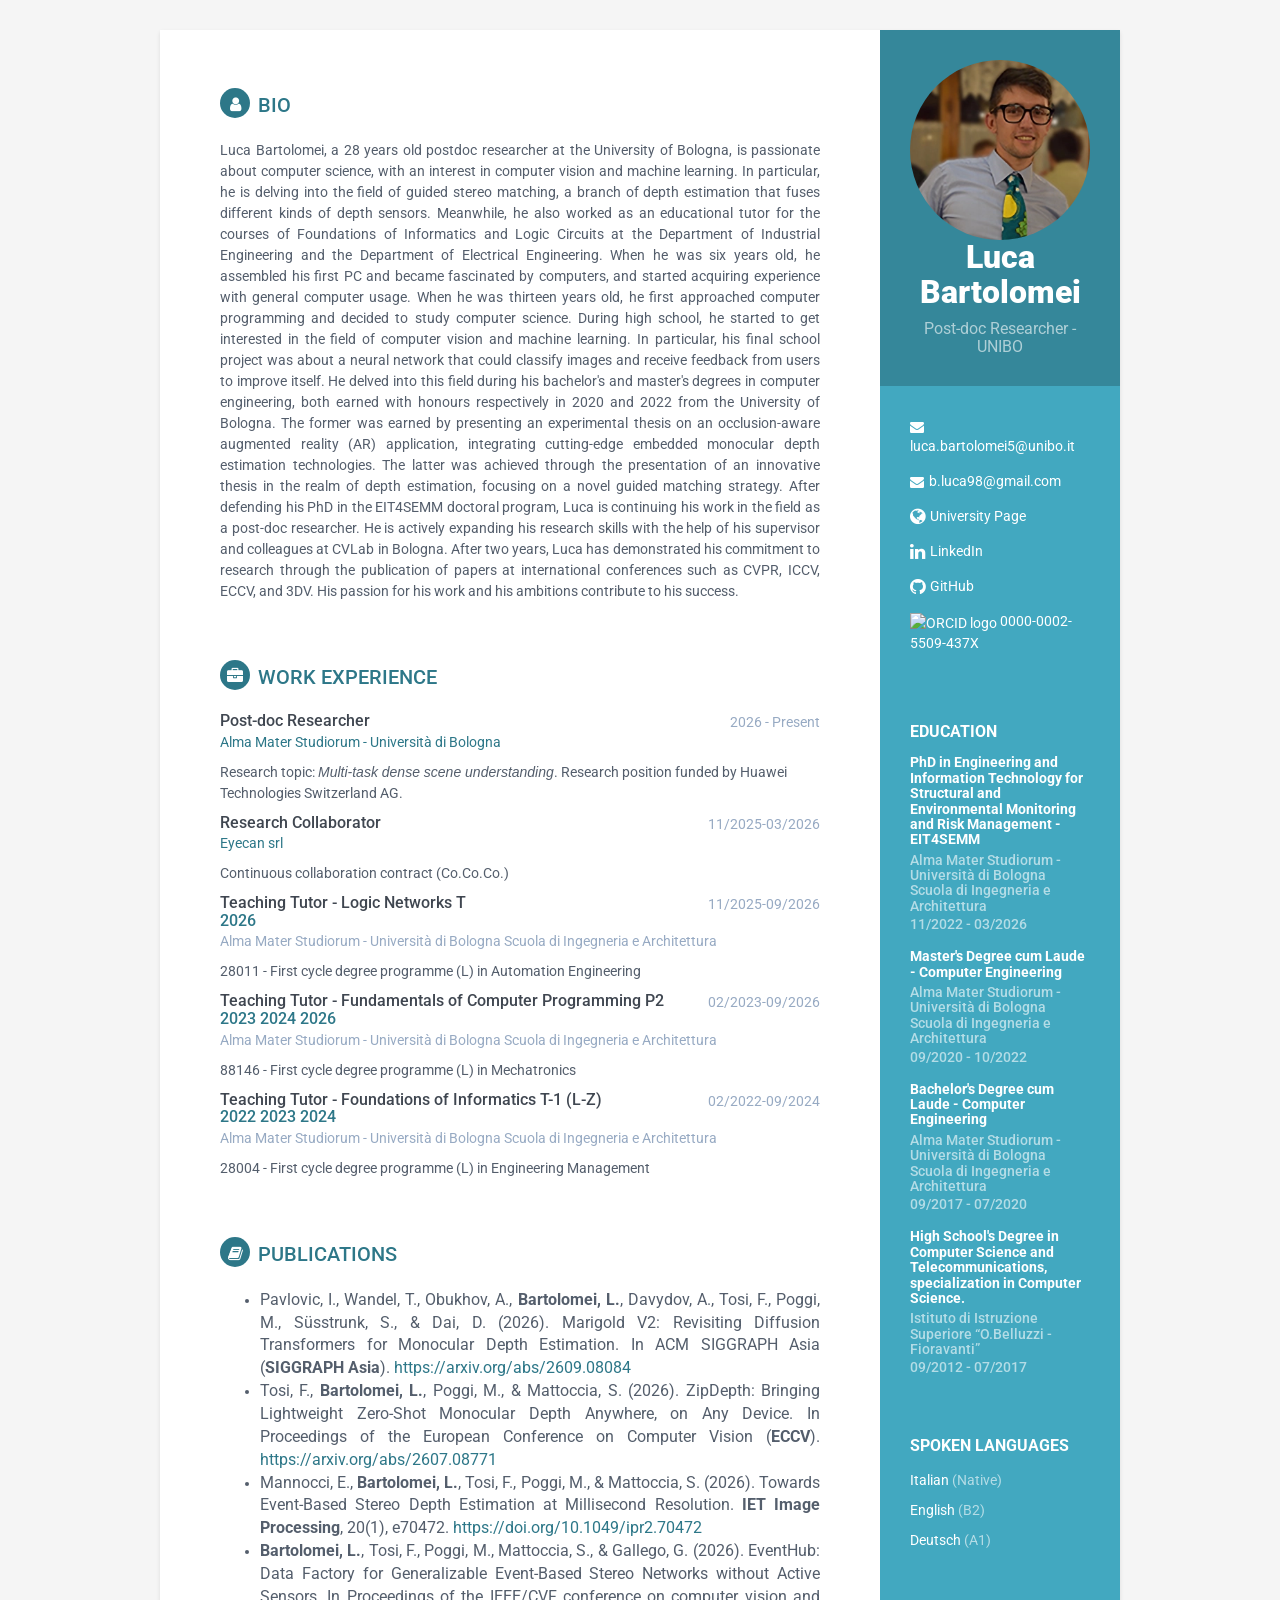
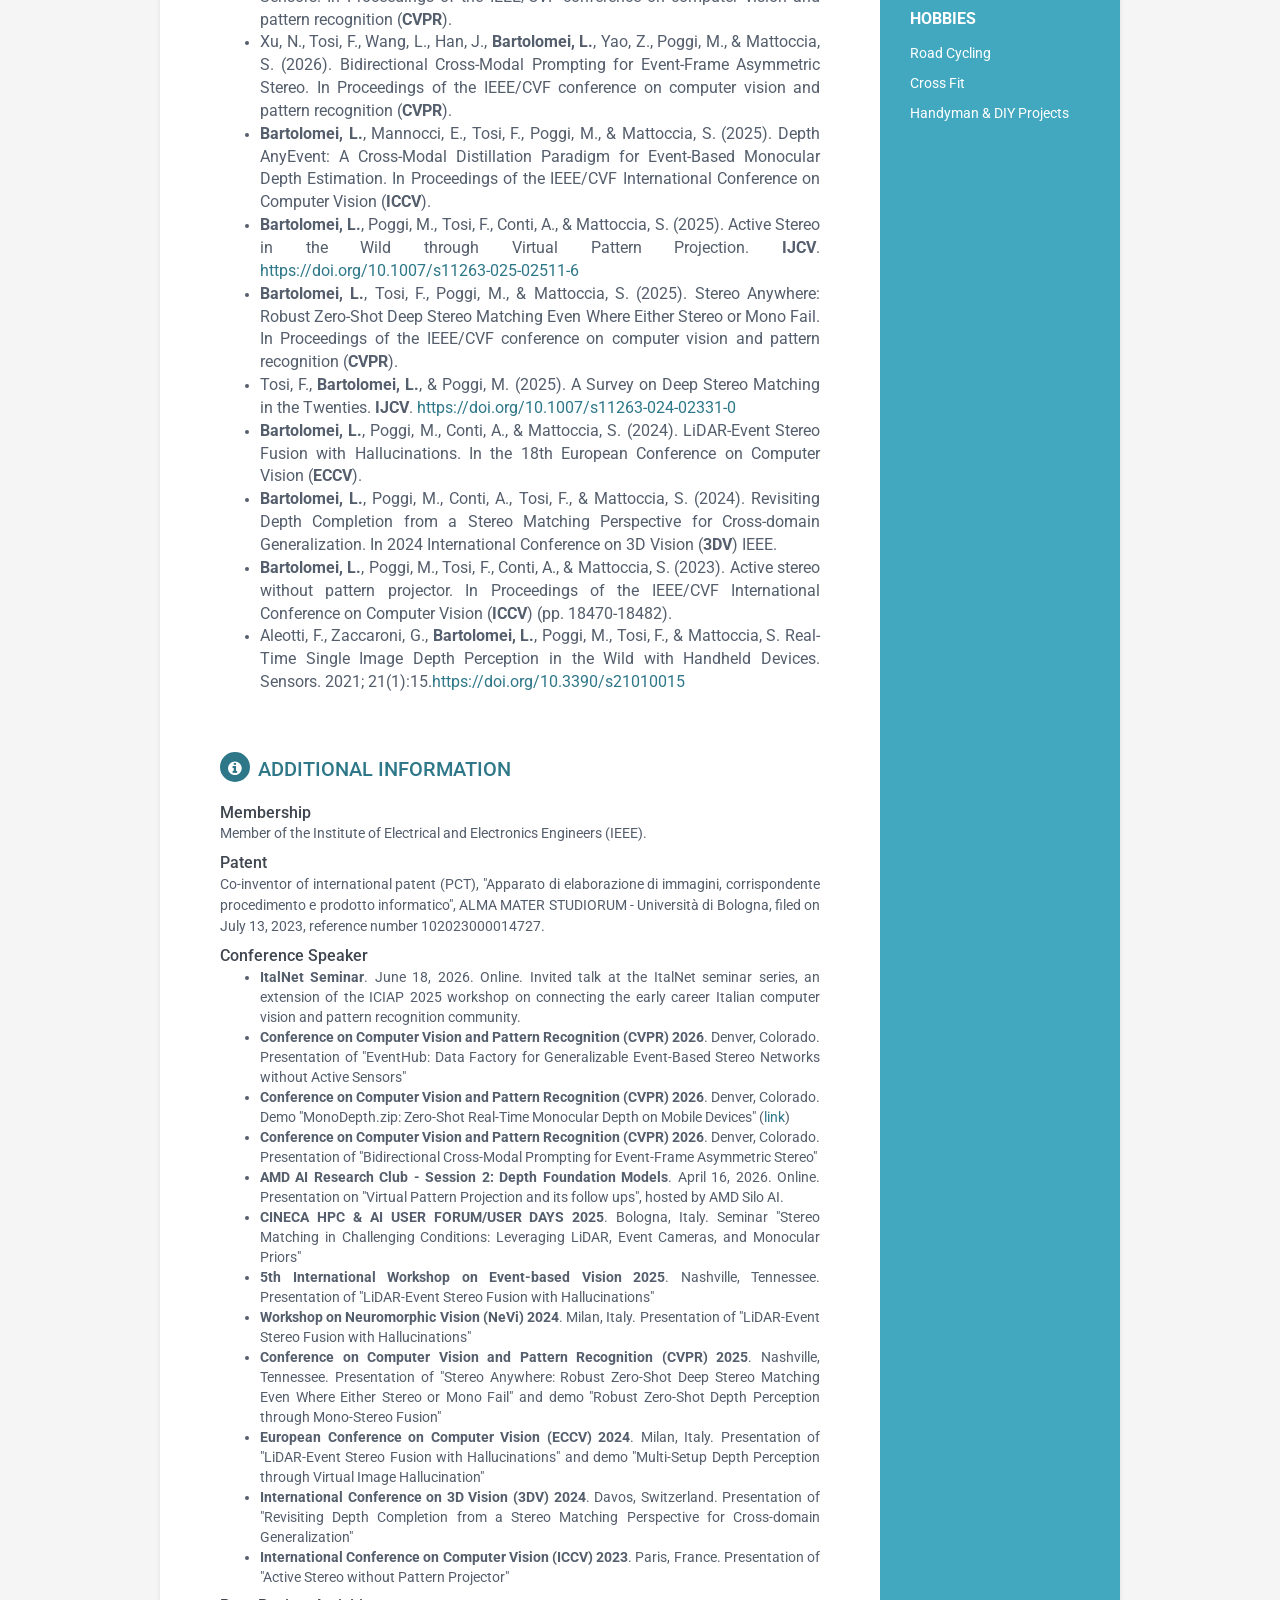
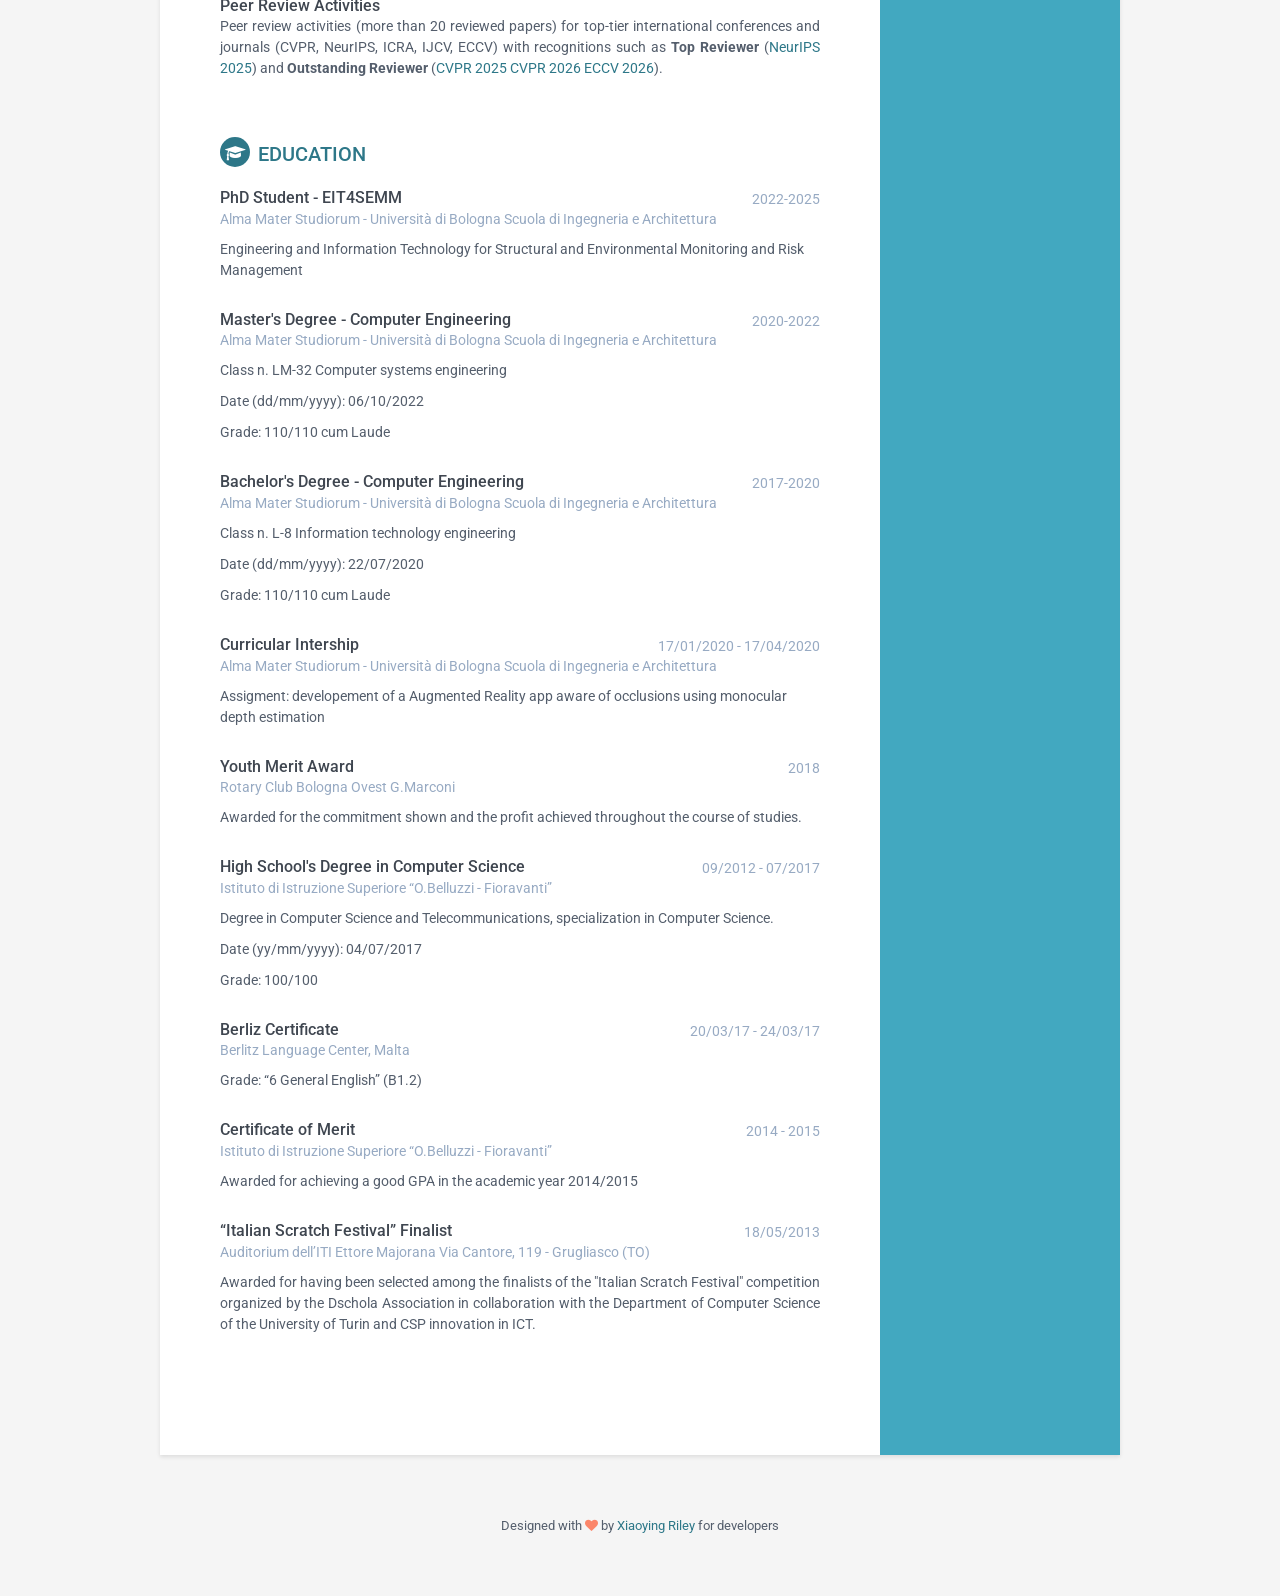
==== commit 215e293d: "Update curriculum vitae with new publications, research activities, and personal information" ====
--- a/index.html
+++ b/index.html
@@ -251,6 +251,15 @@
                 <h2 class="section-title"><i class="fa fa-book"></i>Publications</h2>
                 <div class="item">
                     <ul style="text-align: justify;">
+                        <li><span class="project-title">Pavlovic, I., Wandel, T., Obukhov, A., <b>Bartolomei, L.</b>, Davydov, A., Tosi, F., Poggi, M., Süsstrunk, S., & Dai, D.
+                            (2026). Marigold V2: Revisiting Diffusion Transformers for Monocular Depth Estimation. In ACM SIGGRAPH Asia (<b>SIGGRAPH Asia</b>). <a href="https://arxiv.org/abs/2609.08084"
+                                    target="_blank">https://arxiv.org/abs/2609.08084</a></span></li>
+                        <li><span class="project-title">Tosi, F., <b>Bartolomei, L.</b>, Poggi, M., & Mattoccia, S.
+                            (2026). ZipDepth: Bringing Lightweight Zero-Shot Monocular Depth Anywhere, on Any Device. In Proceedings of the European Conference on Computer Vision (<b>ECCV</b>). <a href="https://arxiv.org/abs/2607.08771"
+                                    target="_blank">https://arxiv.org/abs/2607.08771</a></span></li>
+                        <li><span class="project-title">Mannocci, E., <b>Bartolomei, L.</b>, Tosi, F., Poggi, M., & Mattoccia, S.
+                            (2026). Towards Event-Based Stereo Depth Estimation at Millisecond Resolution. <b>IET Image Processing</b>, 20(1), e70472. <a href="https://doi.org/10.1049/ipr2.70472"
+                                    target="_blank">https://doi.org/10.1049/ipr2.70472</a></span></li>
                         <li><span class="project-title"><b>Bartolomei, L.</b>, Tosi, F., Poggi, M., Mattoccia, S., & Gallego, G.
                             (2026). EventHub: Data Factory for Generalizable Event-Based Stereo Networks without Active Sensors. In Proceedings of the IEEE/CVF conference on computer vision and pattern recognition (<b>CVPR</b>).</span></li>
                         <li><span class="project-title">Xu, N., Tosi, F., Wang, L., Han, J., <b>Bartolomei, L.</b>, Yao, Z., Poggi, M., & Mattoccia, S.
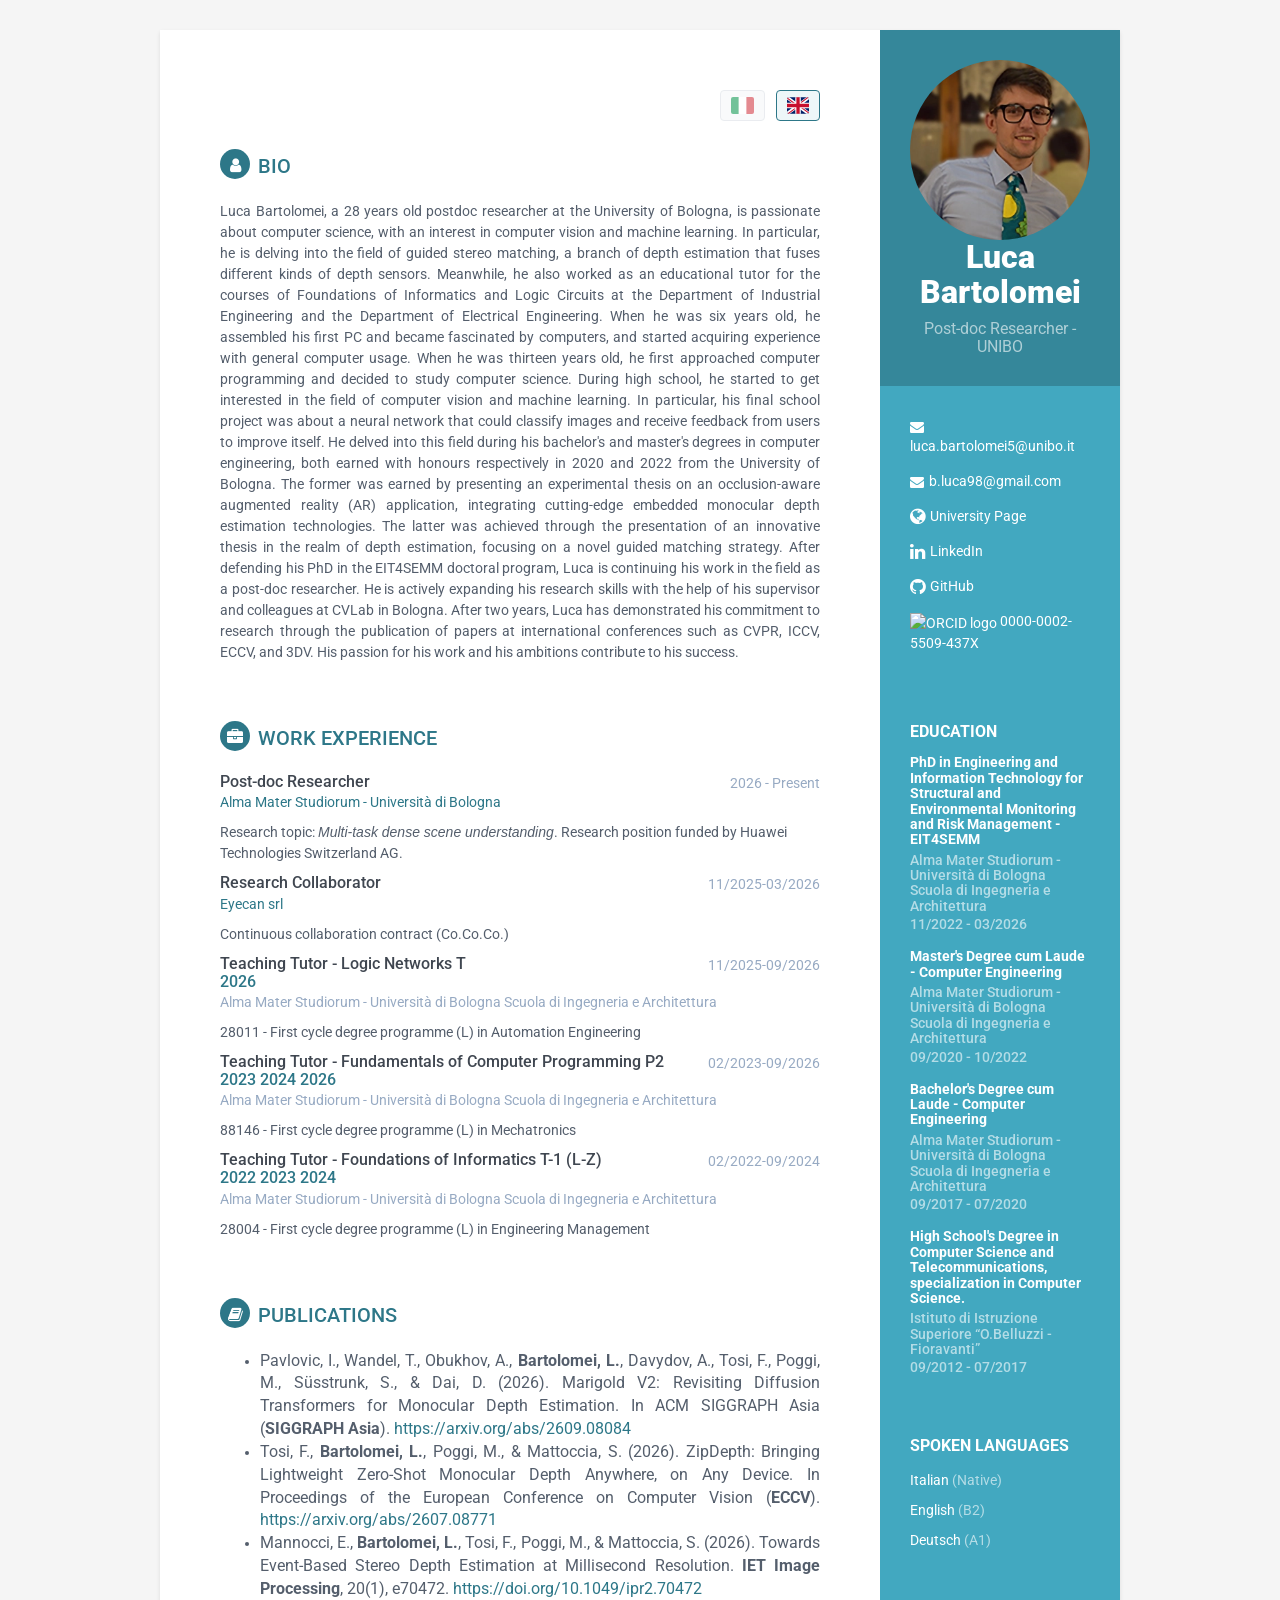
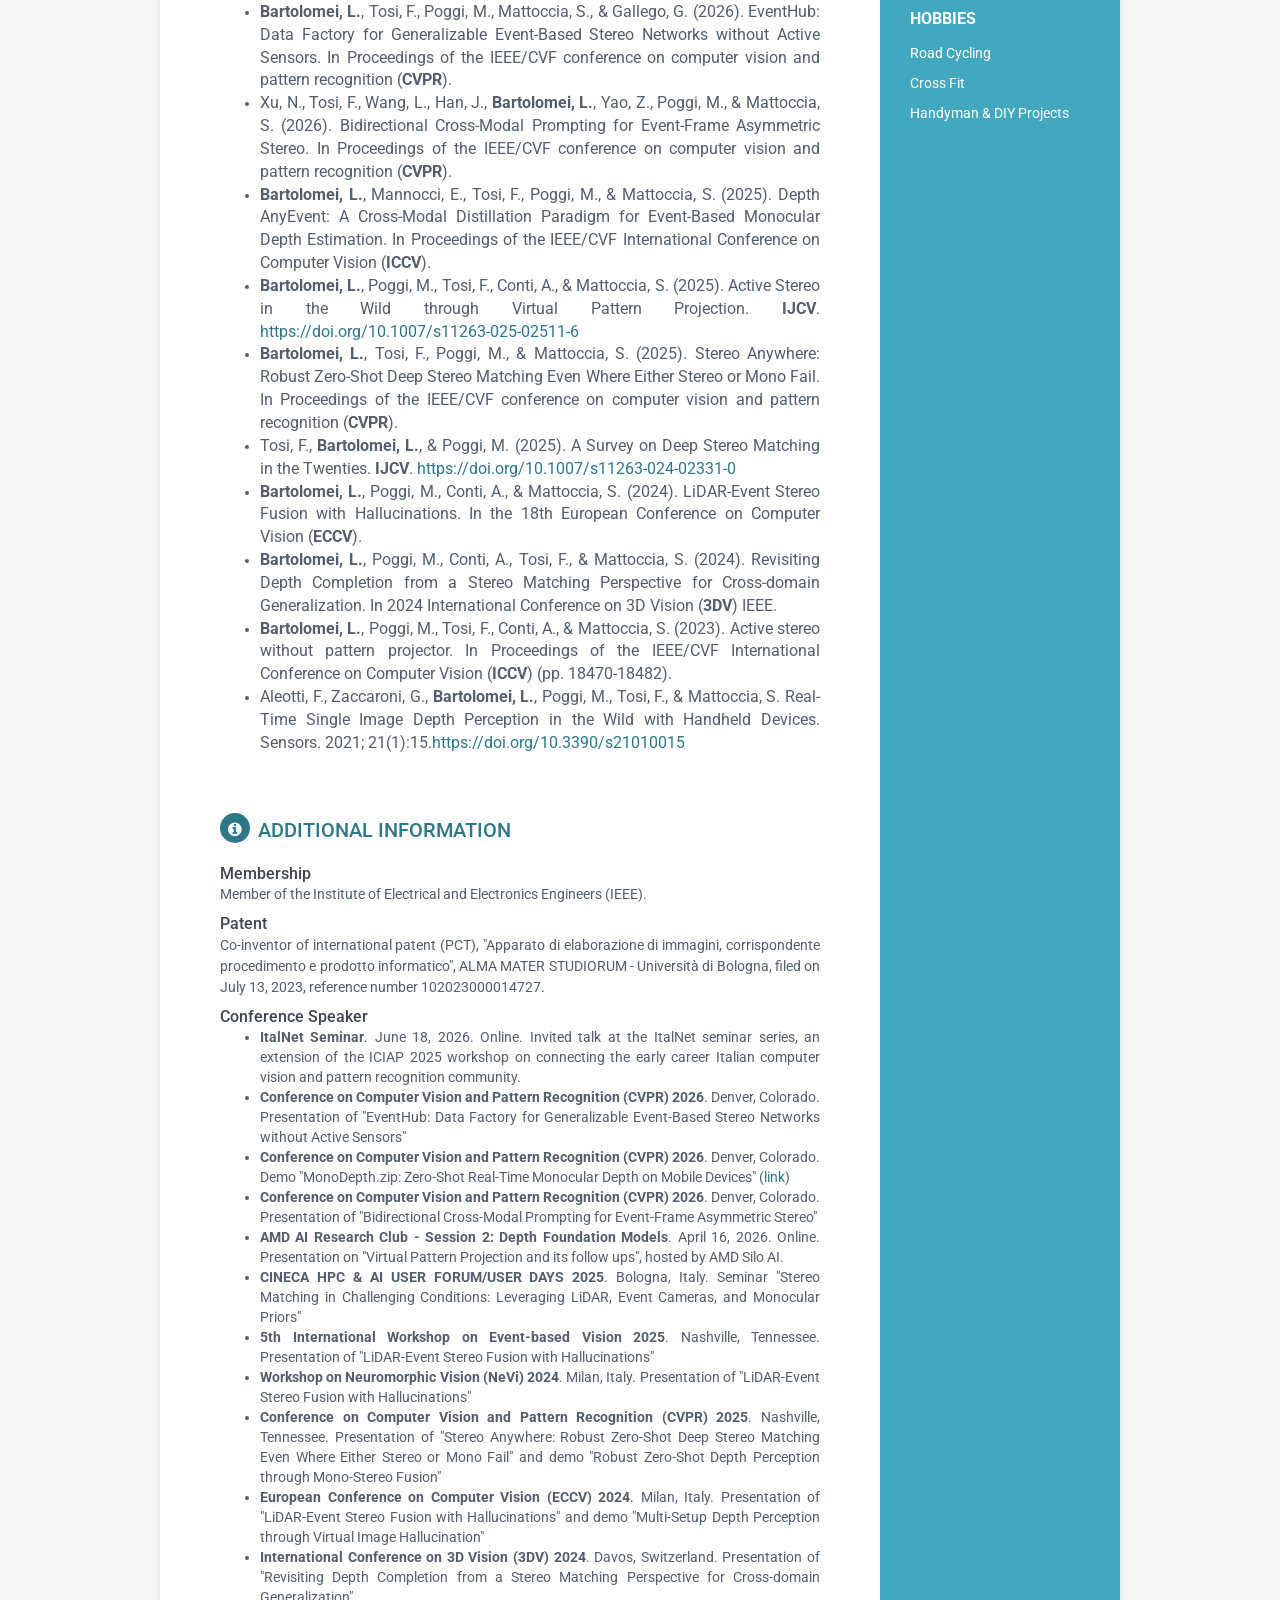
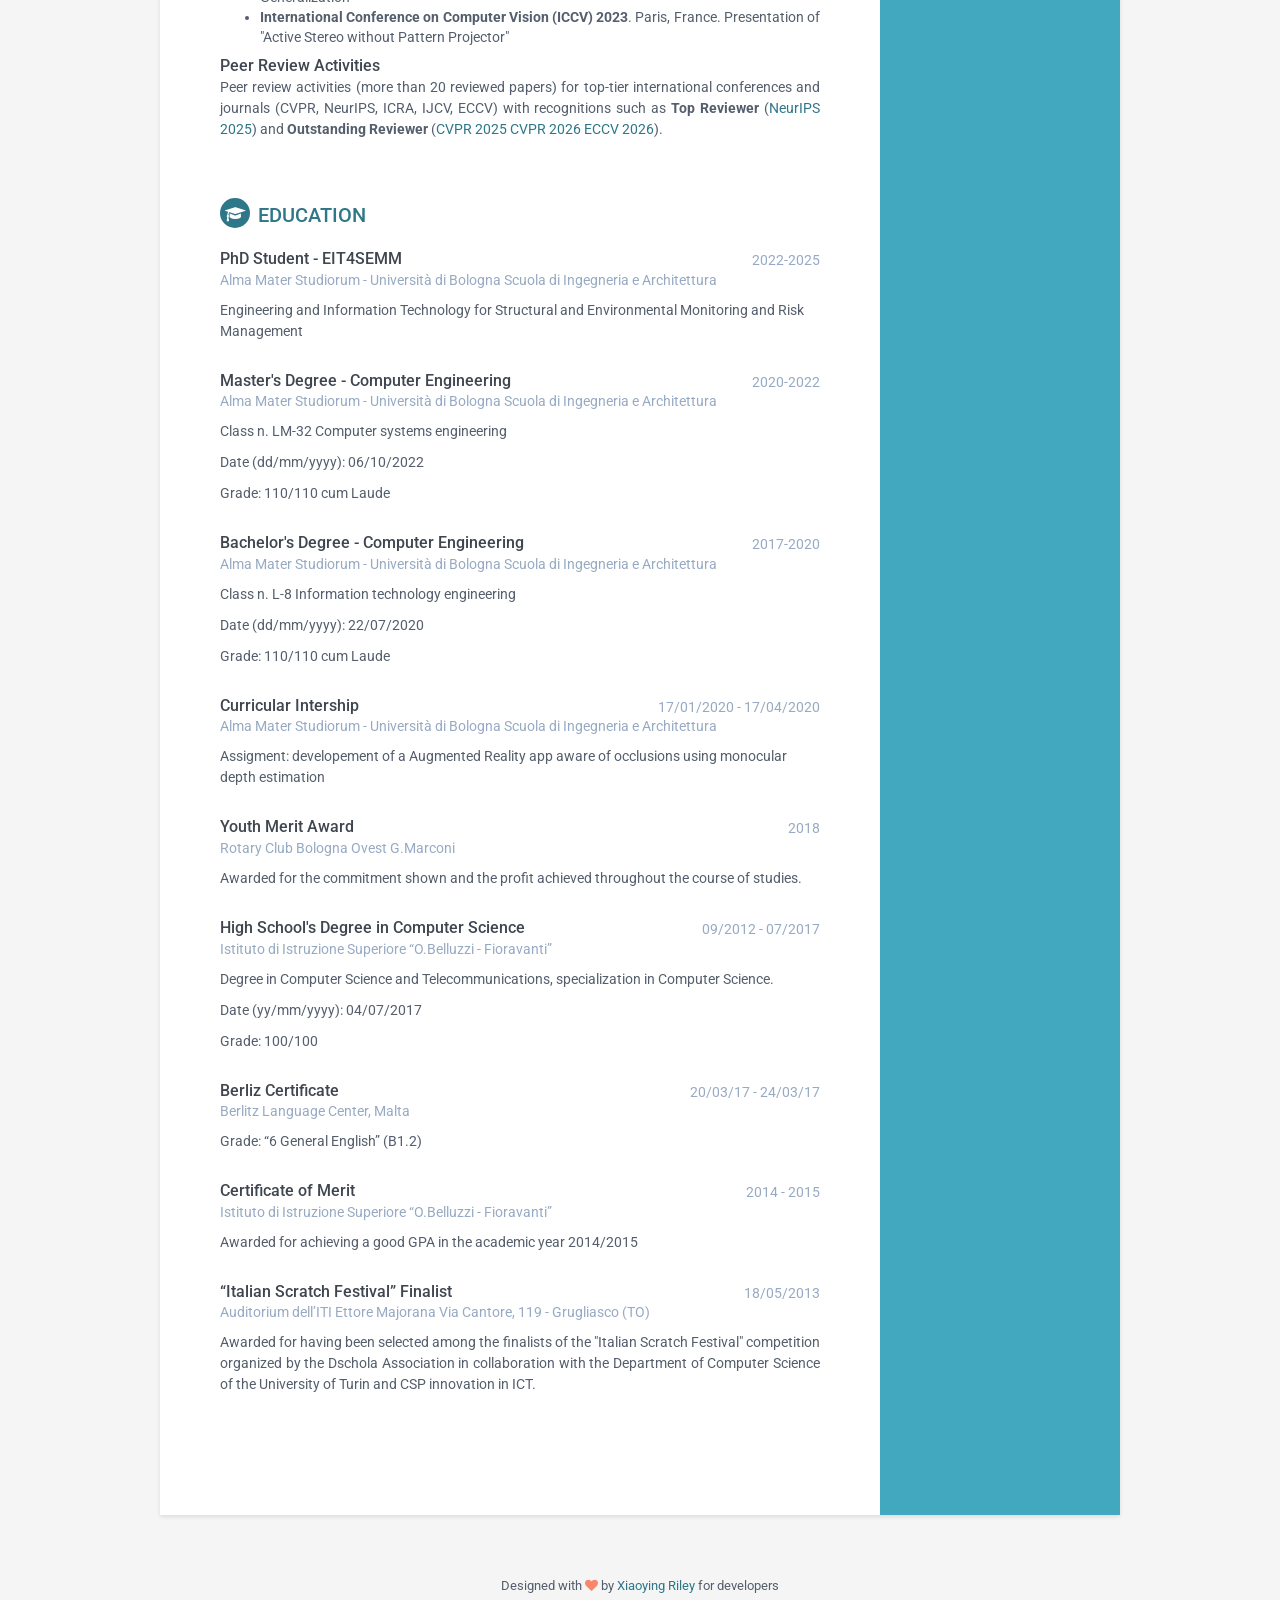
==== commit cde27062: "Add language switcher to support English and Italian" ====
--- a/index.html
+++ b/index.html
@@ -120,15 +120,14 @@
 
         <div class="main-wrapper">
 
-            <!-- Da implementare pulsante -->
-            <!--
-                <section class="section">
-                    <h2>
-                        <span class="label label-primary"><span class="flag-icon flag-icon-it"></span> IT</span>
-                        <span class="label label-primary"><span class="flag-icon flag-icon-gb"></span> EN</span>
-                    </h2>
-                </section>
-                -->
+            <div class="lang-switch">
+                <a href="index.it.html" class="lang-flag" hreflang="it" title="Passa all'italiano">
+                    <span class="flag-icon flag-icon-it"></span>
+                </a>
+                <span class="lang-flag active" title="English (current language)">
+                    <span class="flag-icon flag-icon-gb"></span>
+                </span>
+            </div>
             <section class="section summary-section">
                 <h2 class="section-title"><i class="fa fa-user"></i>Bio</h2>
 
--- a/assets/css/styles.css
+++ b/assets/css/styles.css
@@ -256,6 +256,47 @@
 .footer .fa-heart {
   color: #fb866a;
 }
+/* Language switcher */
+.lang-switch {
+  text-align: right;
+  margin-bottom: 30px;
+  line-height: 0;
+}
+.lang-switch .lang-flag {
+  display: inline-block;
+  padding: 6px 10px;
+  margin-left: 8px;
+  border: 1px solid #d9dee4;
+  -webkit-border-radius: 4px;
+  -moz-border-radius: 4px;
+  border-radius: 4px;
+  background: #f5f7f9;
+  opacity: 0.55;
+  -webkit-transition: opacity 0.2s ease, border-color 0.2s ease, background 0.2s ease;
+  -moz-transition: opacity 0.2s ease, border-color 0.2s ease, background 0.2s ease;
+  transition: opacity 0.2s ease, border-color 0.2s ease, background 0.2s ease;
+}
+.lang-switch a.lang-flag:hover,
+.lang-switch a.lang-flag:focus {
+  opacity: 1;
+  border-color: #2d7788;
+  background: #eef7f9;
+  text-decoration: none;
+}
+.lang-switch .lang-flag.active {
+  opacity: 1;
+  border-color: #2d7788;
+  background: #eef7f9;
+  cursor: default;
+}
+.lang-switch .flag-icon {
+  width: 1.6em;
+  line-height: 1.2em;
+  vertical-align: middle;
+  -webkit-border-radius: 2px;
+  -moz-border-radius: 2px;
+  border-radius: 2px;
+}
 /* Extra small devices (phones, less than 768px) */
 @media (max-width: 767px) {
   .sidebar-wrapper {
